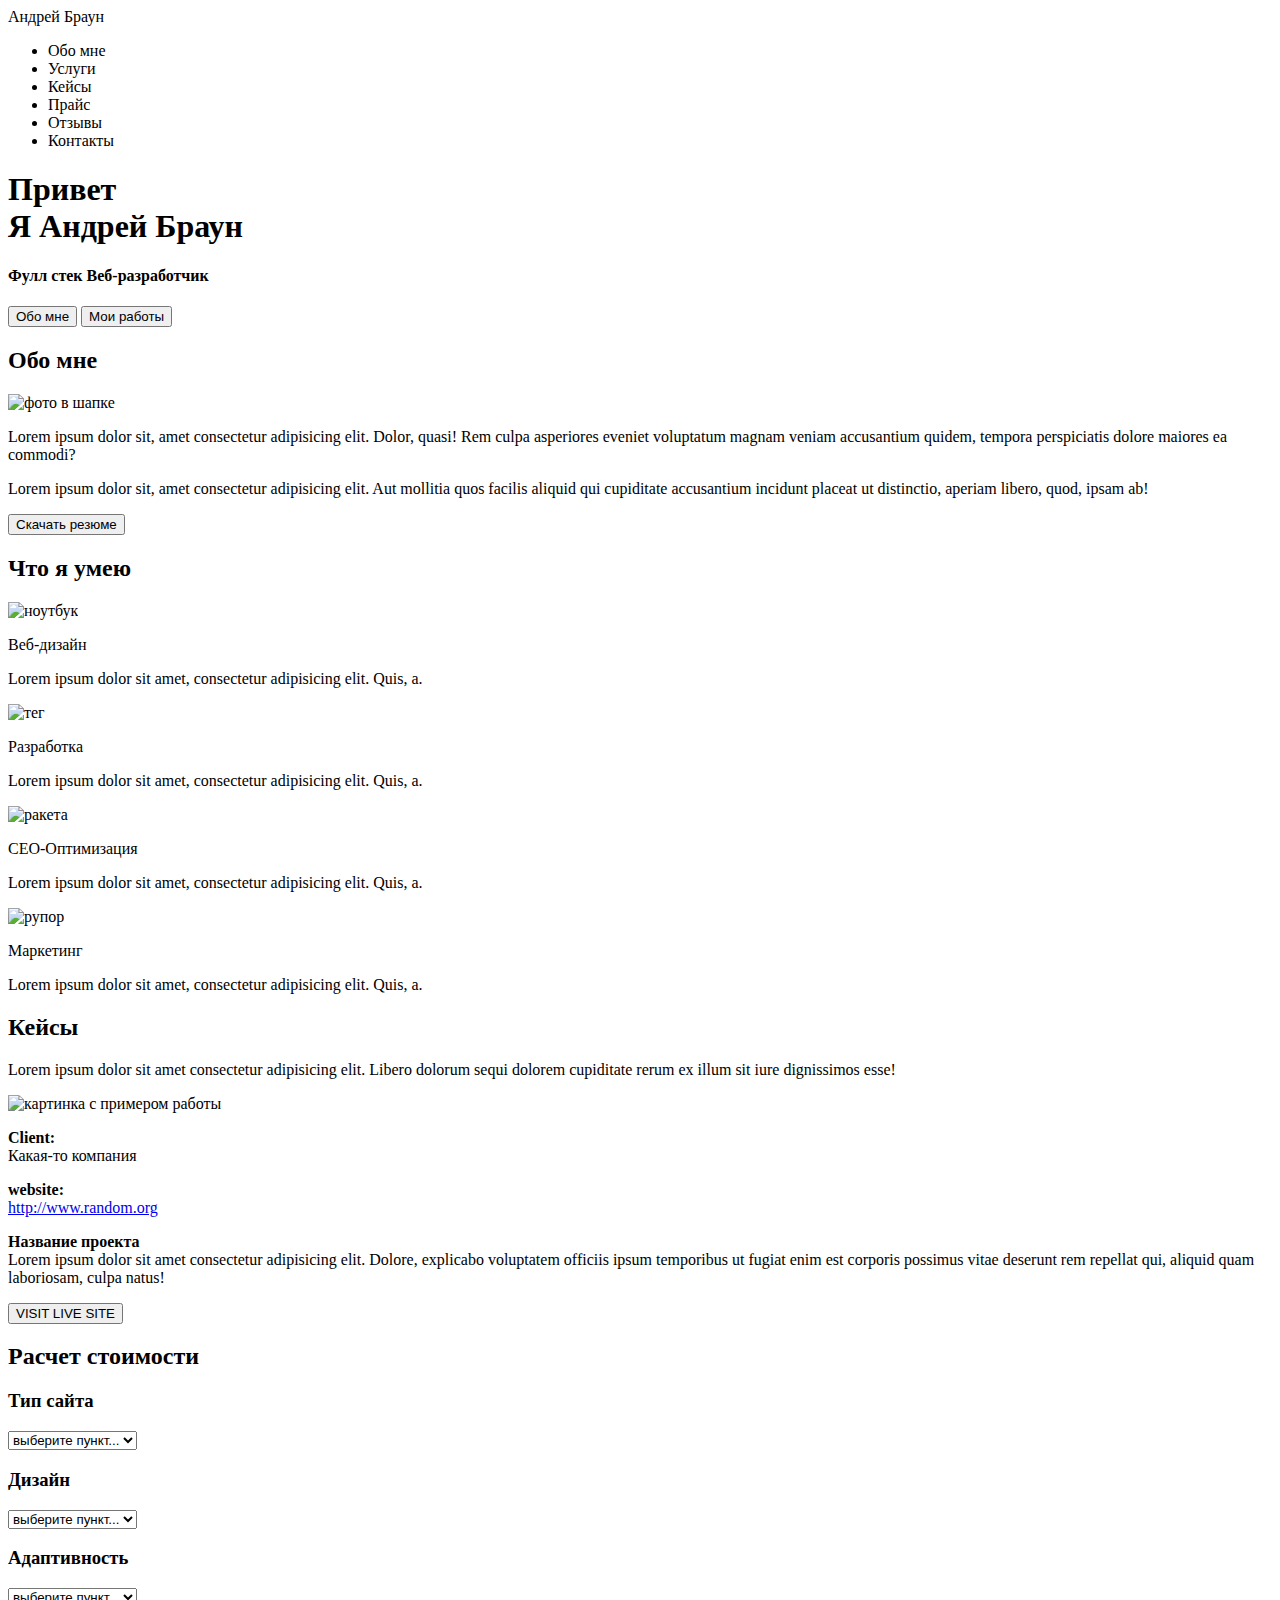
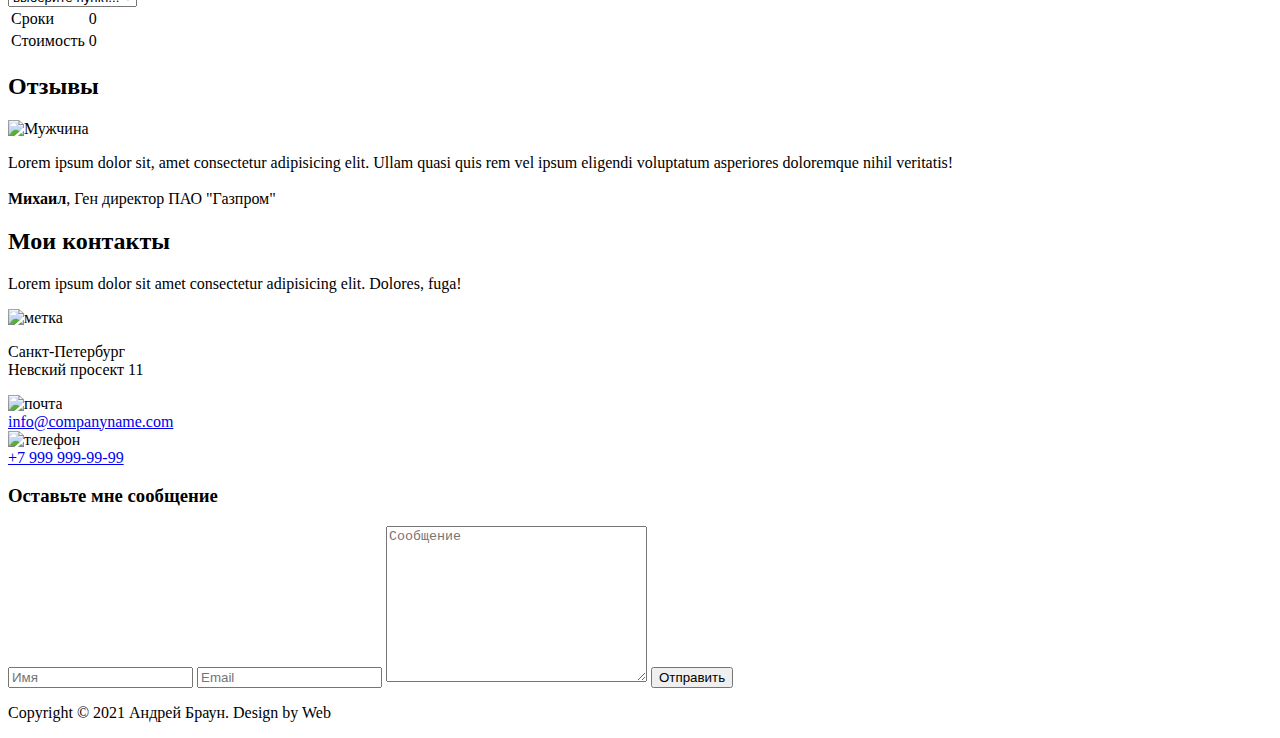
==== src/index.html @ 490460bf "Залил проект на сервер" ====
<!DOCTYPE html>
<html lang="en">
<head>
    <meta charset="UTF-8">
    <meta http-equiv="X-UA-Compatible" content="IE=edge">
    <meta name="viewport" content="width=device-width, initial-scale=1.0">
    <title>Андрей Браун - Веб-разработчик</title>
</head>
<body>
    <header>
        <nav>
            <div class="logo">Андрей Браун</div>
            <div class="menu">
                <ul>
                    <li>Обо мне</li>
                    <li>Услуги</li>
                    <li>Кейсы</li>
                    <li>Прайс</li>
                    <li>Отзывы</li>
                    <li>Контакты</li>
                </ul>
            </div>
        </nav>
    </header>
    <div class="main">
        <div class="title_container">
            <h1>Привет <br> Я Андрей Браун</h1>
            <h4>Фулл стек Веб-разработчик</h4>
            <input type="submit" value="Обо мне">
            <input type="submit" value="Мои работы">
        </div>
    </div>
    <div class="about">
        <h2>Обо мне</h2>
        <img src="#" alt="фото в шапке">
        <p>Lorem ipsum dolor sit, amet consectetur adipisicing elit. Dolor, quasi! Rem culpa asperiores eveniet voluptatum magnam veniam accusantium quidem, tempora perspiciatis dolore maiores ea commodi?</p>
        <p>Lorem ipsum dolor sit, amet consectetur adipisicing elit. Aut mollitia quos facilis aliquid qui cupiditate accusantium incidunt placeat ut distinctio, aperiam libero, quod, ipsam ab!</p>

        <input type="submit" value="Скачать резюме">
    </div>
    <div class="skills">
        <h2>Что я умею</h2>
        <div class="web">
            <img src="#" alt="ноутбук">
            <p>Веб-дизайн</p>
            <p>Lorem ipsum dolor sit amet, consectetur adipisicing elit. Quis, a.</p>
        </div>
        <div class="dev">
            <img src="#" alt="тег">
            <p>Разработка</p>
            <p>Lorem ipsum dolor sit amet, consectetur adipisicing elit. Quis, a.</p>
        </div>
        <div class="ceo">
            <img src="#" alt="ракета">
            <p>CEO-Оптимизация</p>
            <p>Lorem ipsum dolor sit amet, consectetur adipisicing elit. Quis, a.</p>
        </div>
        <div class="marketing">
            <img src="#" alt="рупор">
            <p>Маркетинг</p>
            <p>Lorem ipsum dolor sit amet, consectetur adipisicing elit. Quis, a.</p>
        </div>
    </div>
    <div class="cases">
        <h2>Кейсы</h2>
        <p>Lorem ipsum dolor sit amet consectetur adipisicing elit. Libero dolorum sequi dolorem cupiditate rerum ex illum sit iure dignissimos esse!</p>
        <img src="#" alt="картинка с примером работы">
        <p><strong>Client:</strong> <br> Какая-то компания</p>
        <p><strong>website:</strong> <br> <a href="http://www.random.org" target="_blank">http://www.random.org</a></p>
        <p><strong>Название проекта</strong> <br>Lorem ipsum dolor sit amet consectetur adipisicing elit. Dolore, explicabo voluptatem officiis ipsum temporibus ut fugiat enim est corporis possimus vitae deserunt rem repellat qui, aliquid quam laboriosam, culpa natus!</p>
        <input type="submit" value="VISIT LIVE SITE">
    </div>
    <div class="cost">
        <h2>Расчет стоимости</h2>
        <h3>Тип сайта</h3>
        <select>     
            <option value="1">выберите пункт...</option>
        </select>
        <h3>Дизайн</h3>
        <select>     
            <option value="1">выберите пункт...</option>
        </select>
        <h3>Адаптивность</h3>
        <select>     
            <option value="1">выберите пункт...</option>
        </select>

        <table>
            <tr>
                <td>Сроки</td>
                <td>0</td>
            </tr>
            <tr>
                <td>Стоимость</td>
                <td>0</td>
            </tr>
        </table>
    </div>
    <div class="reviews">
        <h2>Отзывы</h2>
        <img src="#" alt="Мужчина">
        <p>Lorem ipsum dolor sit, amet consectetur adipisicing elit. Ullam quasi quis rem vel ipsum eligendi voluptatum asperiores doloremque nihil veritatis! <br> <br> <strong>Михаил</strong>, Ген директор ПАО "Газпром"</p>
    </div>
    <div class="contacts">
        <h2>Мои контакты</h2>
        <p>Lorem ipsum dolor sit amet consectetur adipisicing elit. Dolores, fuga!</p>

        <div class="location">
            <img src="#" alt="метка">
            <p>Санкт-Петербург <br> Невский просект 11</p>
        </div>
        
        <div class="email">
            <img src="#" alt="почта"> <br>
            <a href="mailto:info@companyname.com">info@companyname.com</a> 
        </div>

        <div class="phone">
            <img src="#" alt="телефон"> <br>
            <a href="tel:+79999999999">+7 999 999-99-99</a>
        </div>
        <h3>Оставьте мне сообщение</h3>
        <input type="text" placeholder="Имя">
        <input type="text" placeholder="Email"> 
        <textarea name="name1" id="1" cols="30" rows="10" placeholder="Сообщение"></textarea>
        <input type="submit" value="Отправить">
    </div>
    <footer>
        <p>Copyright © 2021 Андрей Браун. Design by Web </p>
    </footer>
</body>
</html>
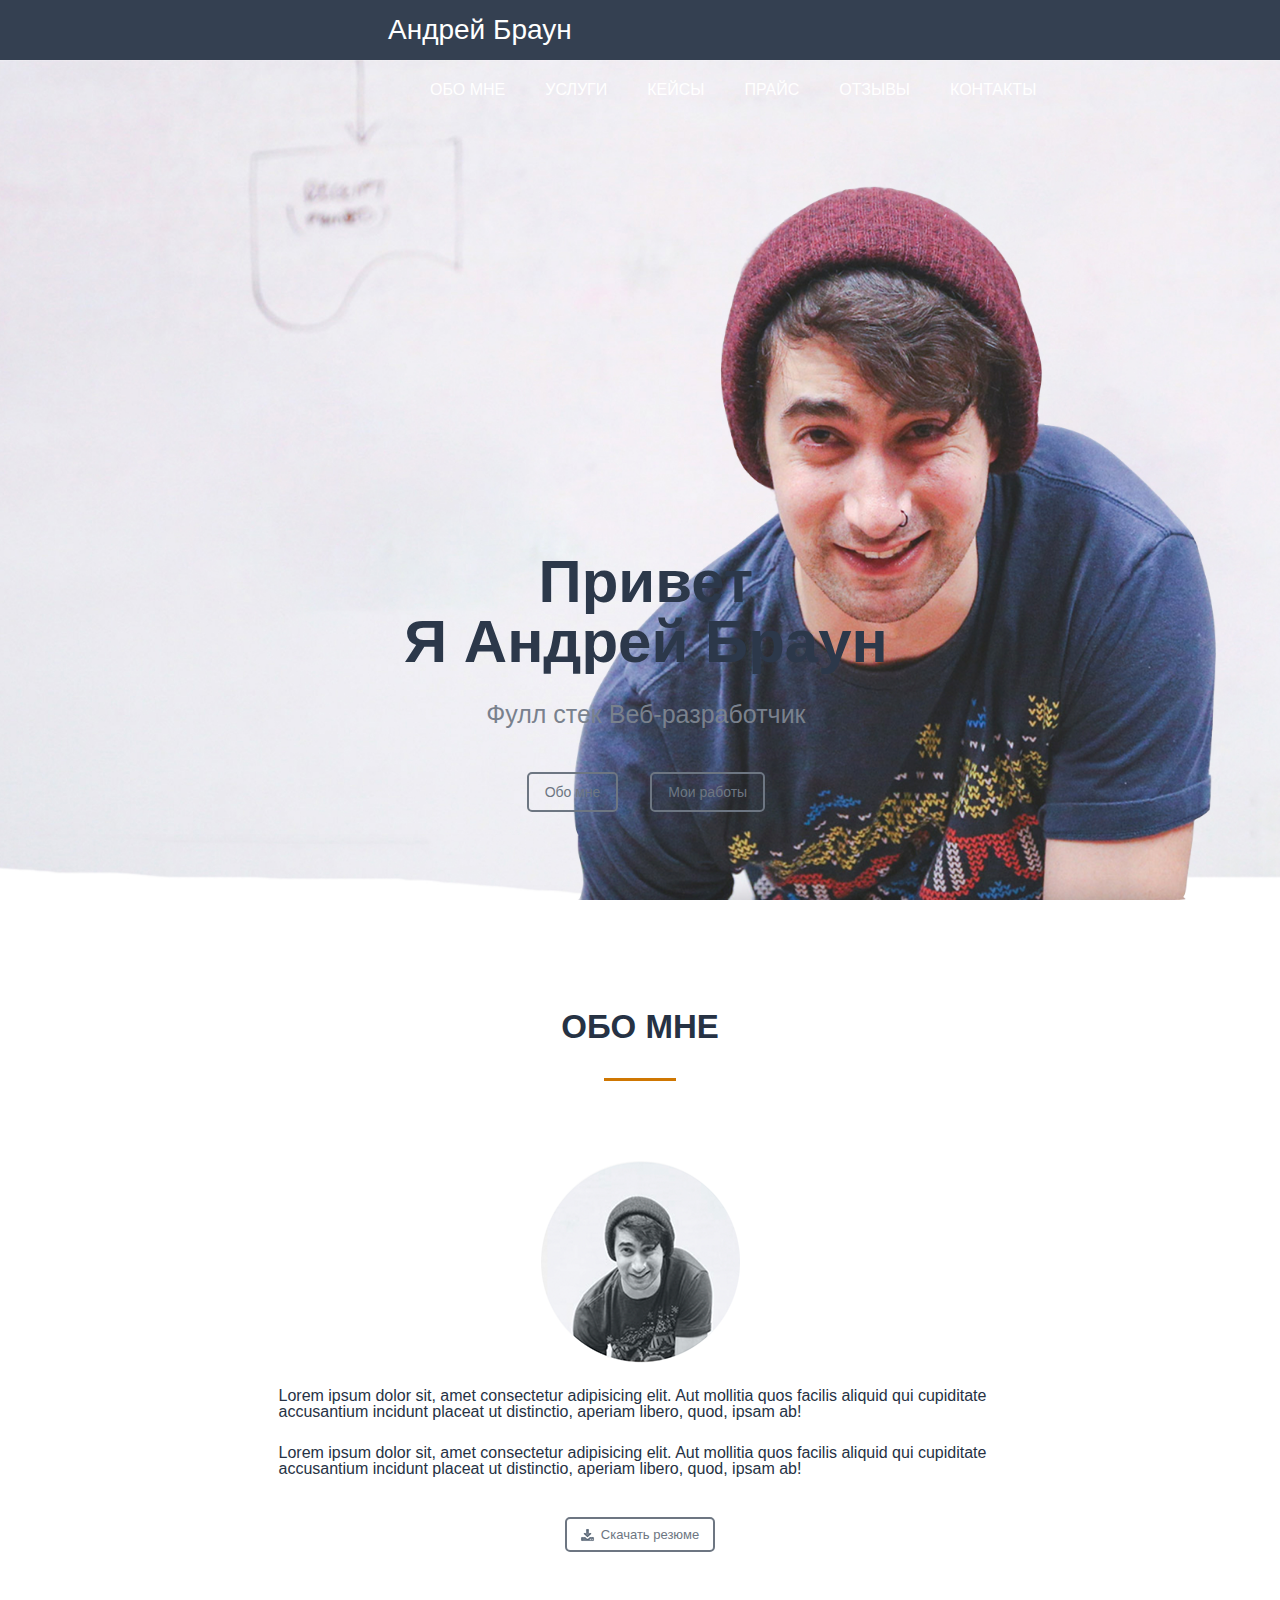
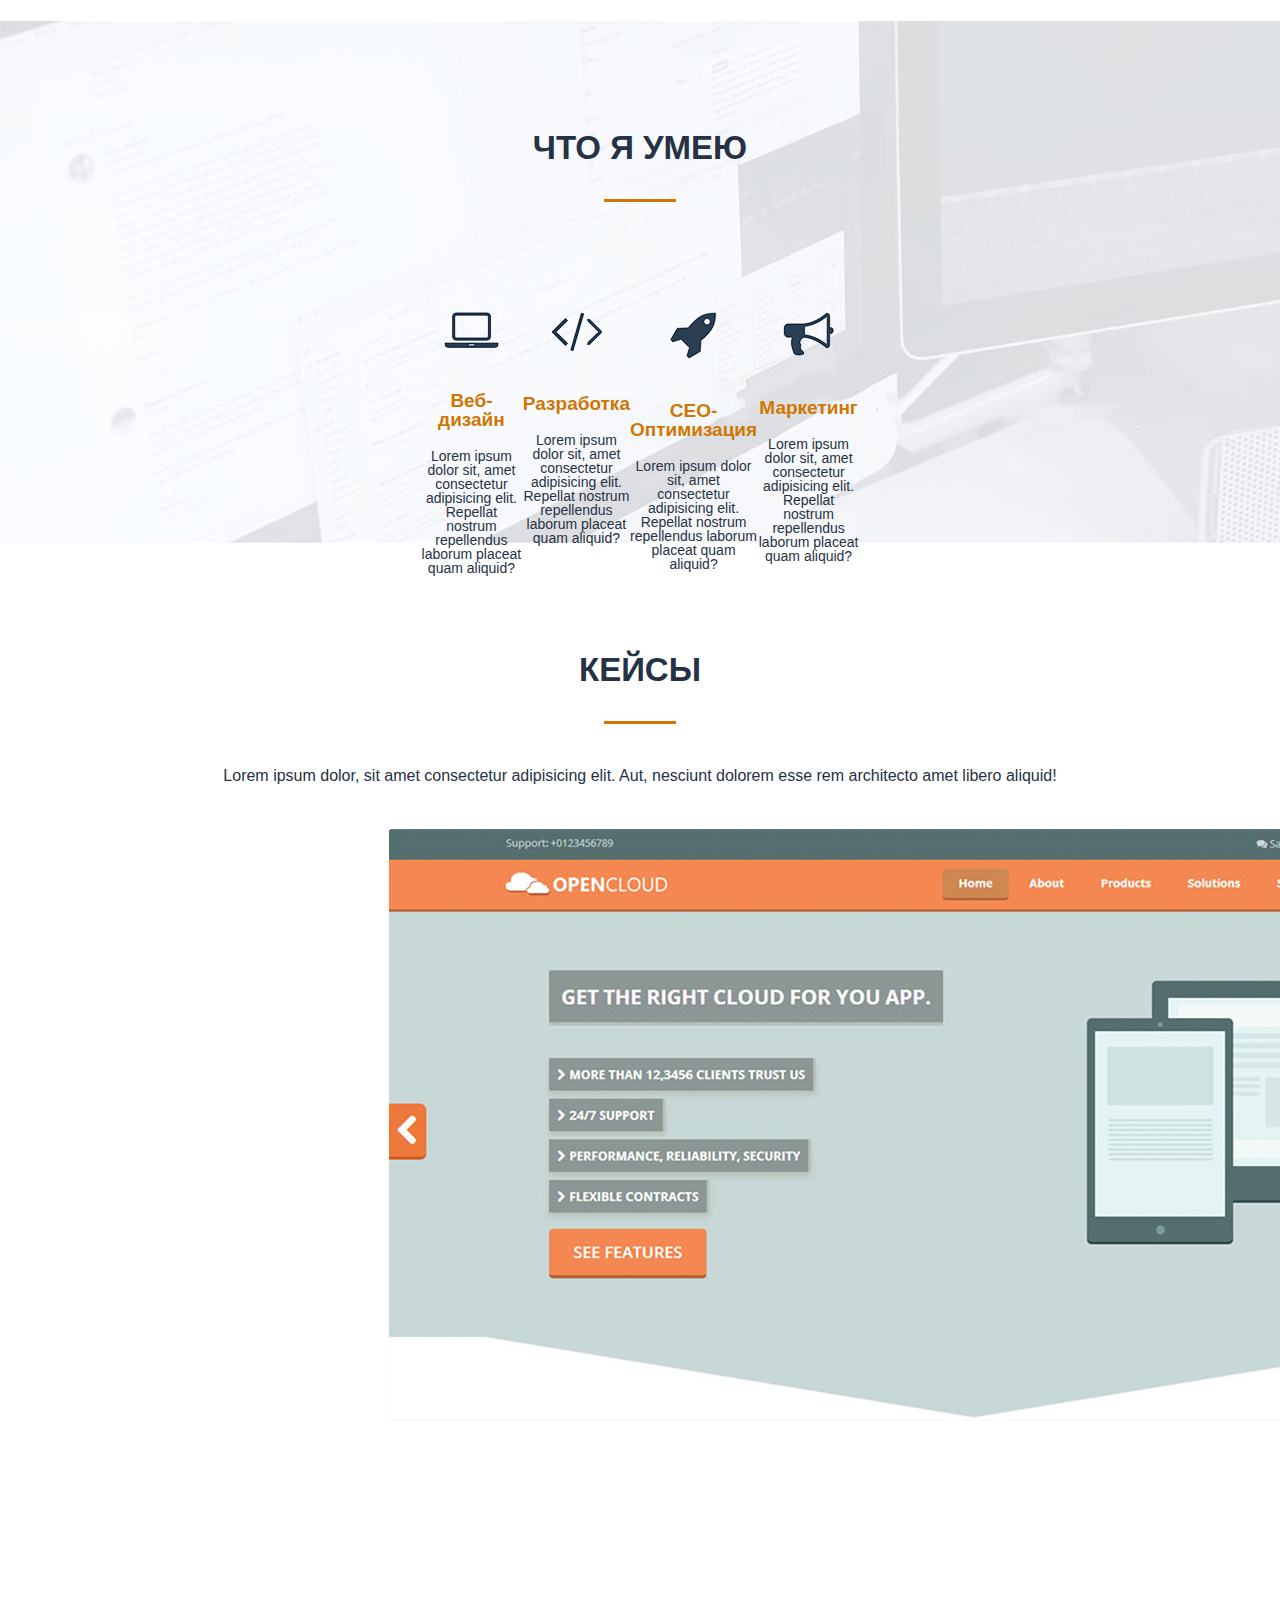
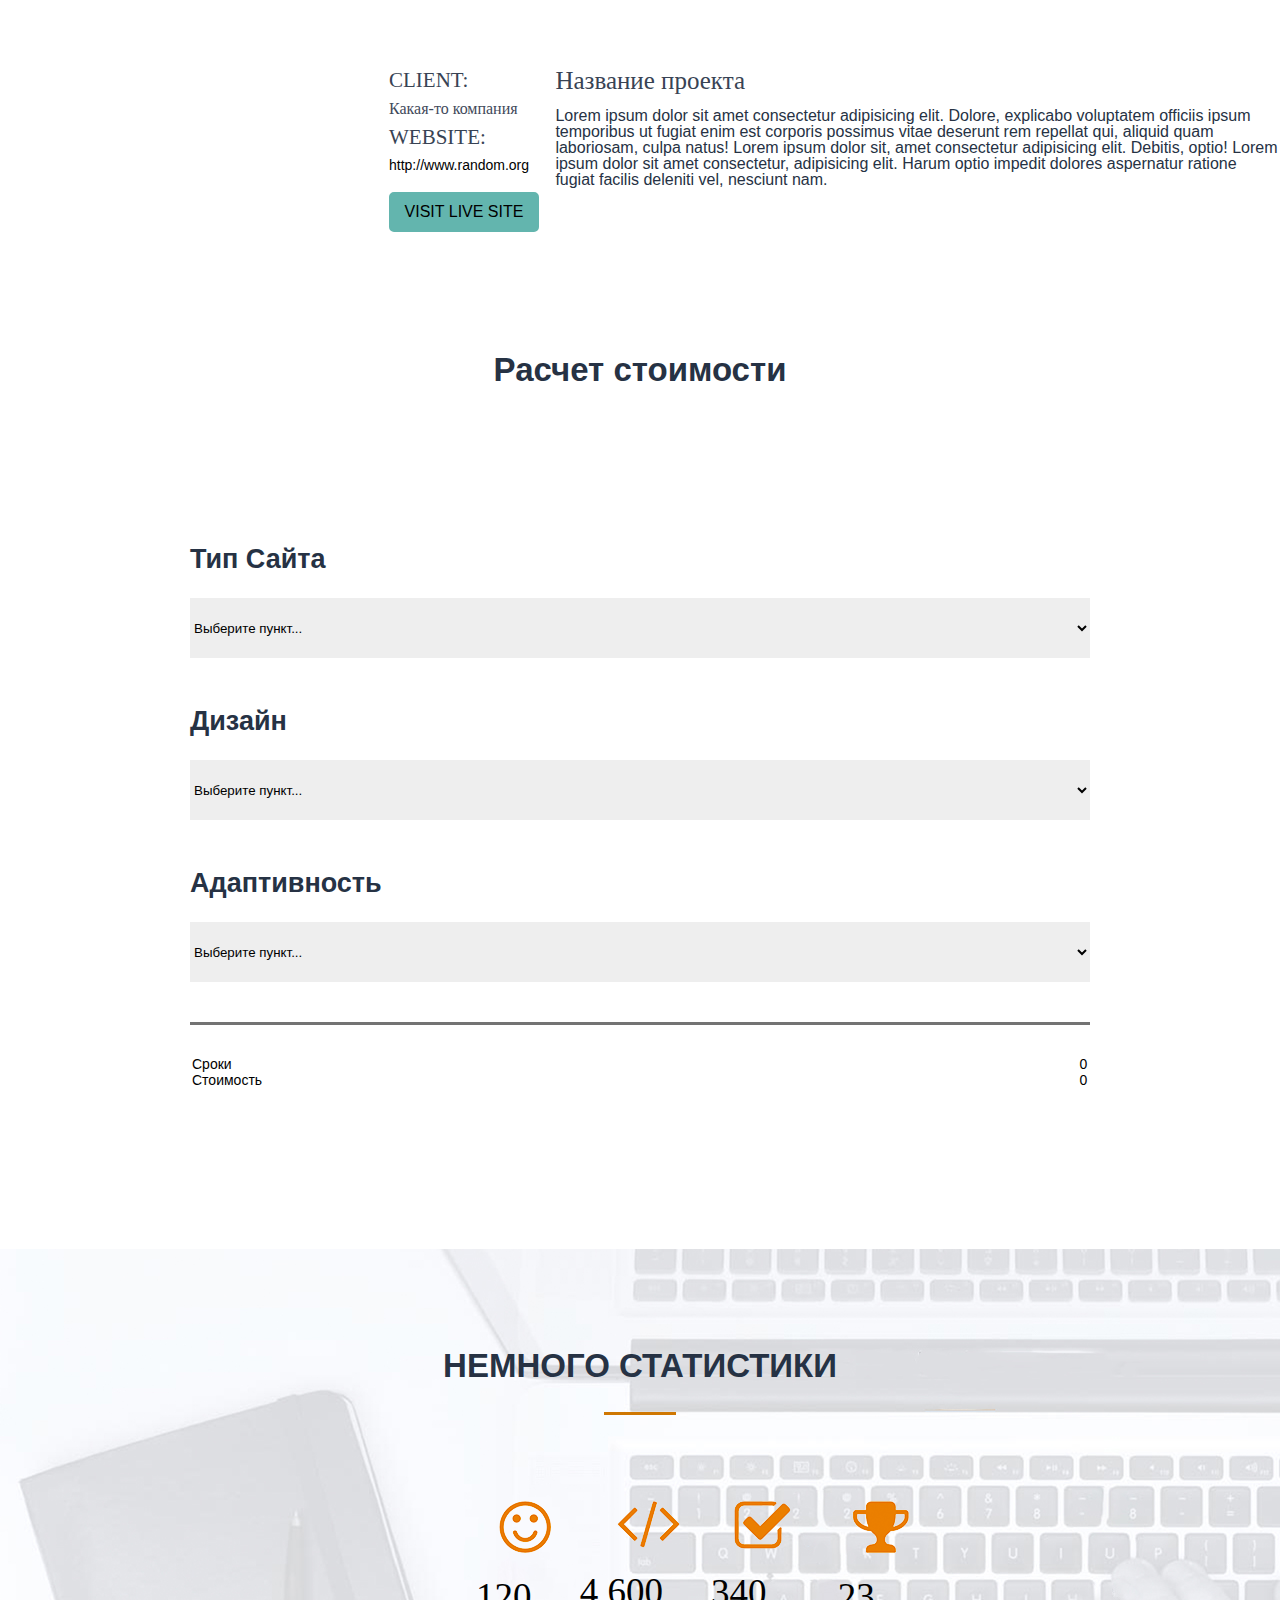
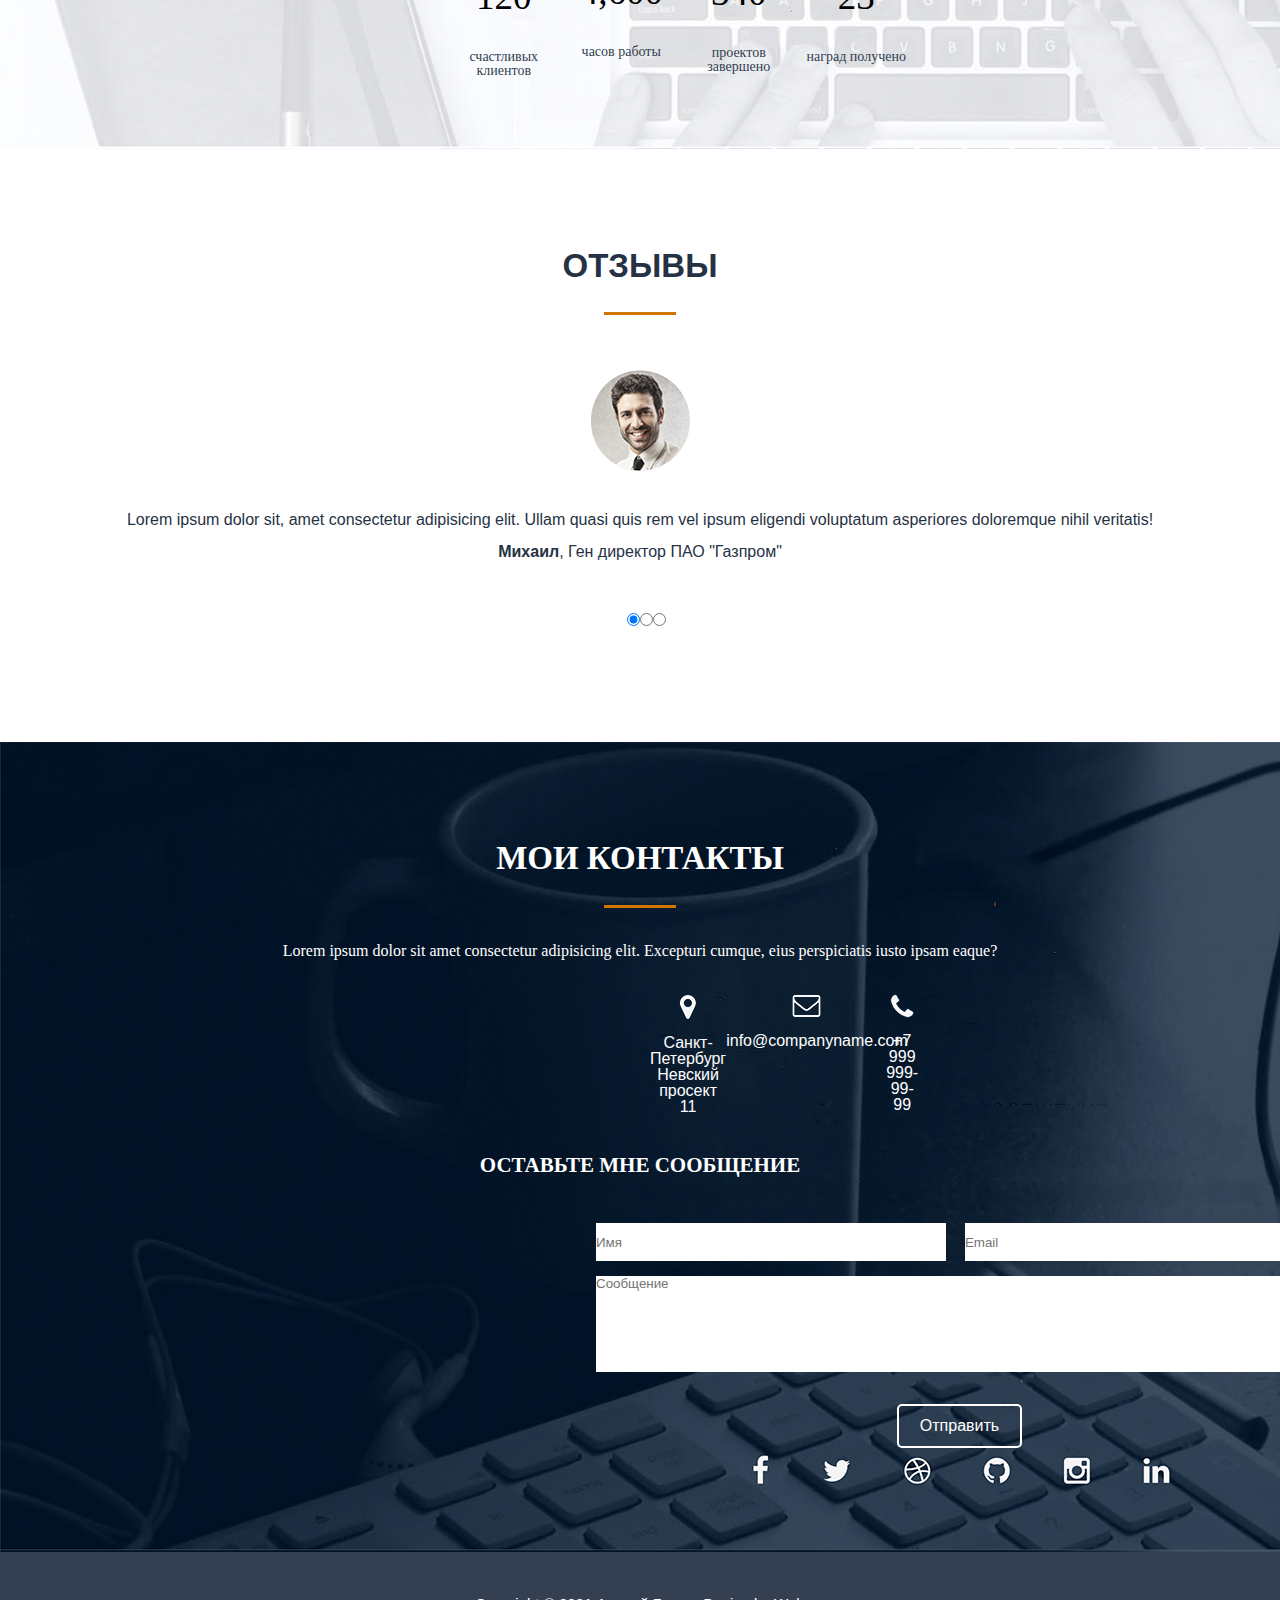
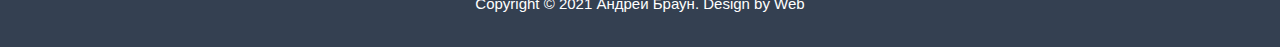
==== commit fe08f747: "добавил всю src папку" ====
--- a/src/index.html
+++ b/src/index.html
@@ -5,6 +5,8 @@
     <meta http-equiv="X-UA-Compatible" content="IE=edge">
     <meta name="viewport" content="width=device-width, initial-scale=1.0">
     <title>Андрей Браун - Веб-разработчик</title>
+    <link rel="stylesheet" href="css/reset.css">
+    <link rel="stylesheet" href="css/style.css">
 </head>
 <body>
     <header>
@@ -22,110 +24,182 @@
             </div>
         </nav>
     </header>
-    <div class="main">
+    <section class="main">
         <div class="title_container">
             <h1>Привет <br> Я Андрей Браун</h1>
             <h4>Фулл стек Веб-разработчик</h4>
             <input type="submit" value="Обо мне">
             <input type="submit" value="Мои работы">
         </div>
-    </div>
-    <div class="about">
+    </section>
+    <section class="about">
         <h2>Обо мне</h2>
-        <img src="#" alt="фото в шапке">
-        <p>Lorem ipsum dolor sit, amet consectetur adipisicing elit. Dolor, quasi! Rem culpa asperiores eveniet voluptatum magnam veniam accusantium quidem, tempora perspiciatis dolore maiores ea commodi?</p>
+        <div class="about_divider"></div>
+        <img src="../src/img/wb_guy.png" alt="фото в шапке">
         <p>Lorem ipsum dolor sit, amet consectetur adipisicing elit. Aut mollitia quos facilis aliquid qui cupiditate accusantium incidunt placeat ut distinctio, aperiam libero, quod, ipsam ab!</p>
-
+        <p>Lorem ipsum dolor sit, amet consectetur adipisicing elit. Aut mollitia quos facilis aliquid qui cupiditate accusantium incidunt placeat ut distinctio, aperiam libero, quod, ipsam ab!</p>
         <input type="submit" value="Скачать резюме">
-    </div>
-    <div class="skills">
-        <h2>Что я умею</h2>
-        <div class="web">
-            <img src="#" alt="ноутбук">
-            <p>Веб-дизайн</p>
-            <p>Lorem ipsum dolor sit amet, consectetur adipisicing elit. Quis, a.</p>
-        </div>
-        <div class="dev">
-            <img src="#" alt="тег">
-            <p>Разработка</p>
-            <p>Lorem ipsum dolor sit amet, consectetur adipisicing elit. Quis, a.</p>
-        </div>
-        <div class="ceo">
-            <img src="#" alt="ракета">
-            <p>CEO-Оптимизация</p>
-            <p>Lorem ipsum dolor sit amet, consectetur adipisicing elit. Quis, a.</p>
-        </div>
-        <div class="marketing">
-            <img src="#" alt="рупор">
-            <p>Маркетинг</p>
-            <p>Lorem ipsum dolor sit amet, consectetur adipisicing elit. Quis, a.</p>
-        </div>
-    </div>
-    <div class="cases">
-        <h2>Кейсы</h2>
-        <p>Lorem ipsum dolor sit amet consectetur adipisicing elit. Libero dolorum sequi dolorem cupiditate rerum ex illum sit iure dignissimos esse!</p>
-        <img src="#" alt="картинка с примером работы">
-        <p><strong>Client:</strong> <br> Какая-то компания</p>
-        <p><strong>website:</strong> <br> <a href="http://www.random.org" target="_blank">http://www.random.org</a></p>
-        <p><strong>Название проекта</strong> <br>Lorem ipsum dolor sit amet consectetur adipisicing elit. Dolore, explicabo voluptatem officiis ipsum temporibus ut fugiat enim est corporis possimus vitae deserunt rem repellat qui, aliquid quam laboriosam, culpa natus!</p>
-        <input type="submit" value="VISIT LIVE SITE">
-    </div>
-    <div class="cost">
-        <h2>Расчет стоимости</h2>
-        <h3>Тип сайта</h3>
-        <select>     
-            <option value="1">выберите пункт...</option>
-        </select>
-        <h3>Дизайн</h3>
-        <select>     
-            <option value="1">выберите пункт...</option>
-        </select>
-        <h3>Адаптивность</h3>
-        <select>     
-            <option value="1">выберите пункт...</option>
-        </select>
-
-        <table>
-            <tr>
-                <td>Сроки</td>
-                <td>0</td>
-            </tr>
-            <tr>
-                <td>Стоимость</td>
-                <td>0</td>
-            </tr>
-        </table>
-    </div>
-    <div class="reviews">
-        <h2>Отзывы</h2>
-        <img src="#" alt="Мужчина">
-        <p>Lorem ipsum dolor sit, amet consectetur adipisicing elit. Ullam quasi quis rem vel ipsum eligendi voluptatum asperiores doloremque nihil veritatis! <br> <br> <strong>Михаил</strong>, Ген директор ПАО "Газпром"</p>
-    </div>
-    <div class="contacts">
-        <h2>Мои контакты</h2>
-        <p>Lorem ipsum dolor sit amet consectetur adipisicing elit. Dolores, fuga!</p>
-
-        <div class="location">
-            <img src="#" alt="метка">
-            <p>Санкт-Петербург <br> Невский просект 11</p>
-        </div>
-        
-        <div class="email">
-            <img src="#" alt="почта"> <br>
-            <a href="mailto:info@companyname.com">info@companyname.com</a> 
-        </div>
-
-        <div class="phone">
-            <img src="#" alt="телефон"> <br>
-            <a href="tel:+79999999999">+7 999 999-99-99</a>
-        </div>
-        <h3>Оставьте мне сообщение</h3>
-        <input type="text" placeholder="Имя">
-        <input type="text" placeholder="Email"> 
+    </section>
+    <section class="skills">
+        <div class="container">
+            <h2 class="skills_header">Что я умею</h2>
+            <div class="skills_divider"></div>
+            <div class="skills_wrapper">
+                <div class="skills_item">
+                    <img src="../src/img/comp.png" alt="item1" class="skills_img">
+                    <div class="skills_subheader">Веб-дизайн</div>
+                    <div class="skills_descr">
+                        Lorem ipsum dolor sit, amet consectetur adipisicing elit. Repellat nostrum repellendus laborum placeat quam aliquid?
+                    </div>
+                </div>
+                <div class="skills_item">
+                    <img src="../src/img/code.png" alt="item2" class="skills_img">
+                    <div class="skills_subheader">Разработка</div>
+                    <div class="skills_descr">
+                        Lorem ipsum dolor sit, amet consectetur adipisicing elit. Repellat nostrum repellendus laborum placeat quam aliquid?
+                    </div>
+                </div>
+                <div class="skills_item">
+                    <img src="../src/img/rocket.png" alt="item3" class="skills_img">
+                    <div class="skills_subheader">CEO-Оптимизация</div>
+                    <div class="skills_descr">
+                        Lorem ipsum dolor sit, amet consectetur adipisicing elit. Repellat nostrum repellendus laborum placeat quam aliquid?
+                    </div>
+                </div>
+                <div class="skills_item">
+                    <img src="../src/img/gramophone.png" alt="item4" class="skills_img">
+                    <div class="skills_subheader">Маркетинг</div>
+                    <div class="skills_descr">
+                        Lorem ipsum dolor sit, amet consectetur adipisicing elit. Repellat nostrum repellendus laborum placeat quam aliquid?
+                    </div>
+                </div>
+            </div>
+        </div>
+    </section>
+    <section class="cases">
+        <div class="container">
+            <h2 class="cases_header">Кейсы</h2>
+        <div class="cases_divider"></div>
+        <div class="cases_descr">Lorem ipsum dolor, sit amet consectetur adipisicing elit. Aut, nesciunt dolorem esse rem architecto amet libero aliquid!</div>
+        <img src="../src/img/cases_img_jpg.jpg" alt="картинка с примером работы" class="cases_img">
+            <div class="cases_wrapper">
+                <div class="cases_links">
+                    <div class="cases_txtclient">Client:</div>
+                    <p>Какая-то компания</p>
+                    <div class="cases_txtweb">Website:</div> <a class="link_website" href="http://www.random.org" target="_blank">http://www.random.org</a></p>
+                    <div class="cases_btn">
+                        <input type="submit" value="VISIT LIVE SITE">
+                    </div>
+                </div>
+            <div class="cases_descr">
+                <div class="cases_project">Название проекта</div>
+                <p class="text_project">Lorem ipsum dolor sit amet consectetur adipisicing elit. Dolore, explicabo voluptatem officiis ipsum temporibus ut fugiat enim est corporis possimus vitae deserunt rem repellat qui, aliquid quam laboriosam, culpa natus! Lorem ipsum dolor sit, amet consectetur adipisicing elit. Debitis, optio! Lorem ipsum dolor sit amet consectetur, adipisicing elit. Harum optio impedit dolores aspernatur ratione fugiat facilis deleniti vel, nesciunt nam.</p>
+            </div>
+            </div>
+        </div>
+    </section>
+    <section class="cost">
+        <h2 class="cost_header">Расчет стоимости</h2>
+        <div class="cost_calc">
+            <h3 class="cost_subheader">Тип Сайта</h3>
+            <select>
+                <option value="1"><p>Выберите пункт...</p></option>
+            </select>
+            <h3 class="cost_subheader cost_sub2">Дизайн</h3>
+            <select>
+                <option value="1"><p>Выберите пункт...</p></option>
+            </select>
+            <h3 class="cost_subheader cost_sub2">Адаптивность</h3>
+            <select>
+                <option value="1"><p>Выберите пункт...</p></option>
+            </select>
+            <div class="cost_divider"></div>
+            <table class="cost_table">
+                <tr>
+                    <td class="cost_td">Сроки</td>
+                    <td class="cost_td">0</td>
+                </tr>
+                <tr>
+                    <td class="cost_td">Стоимость</td>
+                    <td class="cost_td">0</td>
+                </tr>
+            </table>
+        </div>
+    </section>
+    <section class="stat">
+        <h2 class="stat_header">немного статистики</h2>
+        <div class="stat_divider"></div>
+        <div class="container">
+            <div class="stat_wrapper">
+                <div class="stat_item">
+                    <img src="../src/img/smile.png" alt="1" class="stat_img">
+                    <div class="stat_num">120</div>
+                    <div class="stat_lett">счастливых клиентов</div>
+                </div>
+                <div class="stat_item">
+                    <img src="..//src/img/tag.png" alt="2" class="stat_img">
+                    <div class="stat_num">4,600</div>
+                    <div class="stat_lett">часов работы</div>
+                </div>
+                <div class="stat_item">
+                    <img src="../src/img/mark.png" alt="3" class="stat_img">
+                    <div class="stat_num">340</div>
+                    <div class="stat_lett">проектов завершено</div>
+                </div>
+                <div class="stat_item">
+                    <img src="../src/img/cup.png" alt="4" class="stat_img">
+                    <div class="stat_num">23</div>
+                    <div class="stat_lett">наград получено</div>
+                </div>
+            </div>
+        </div>
+    </section>
+    <section class="review">
+        <h2 class="review_header">Отзывы</h2>
+        <div class="review_divider"></div>
+        <div class="review_item">
+            <img src="../src/img/man.png" alt="Мужчина" class="review_img">
+            <p>Lorem ipsum dolor sit, amet consectetur adipisicing elit. Ullam quasi quis rem vel ipsum eligendi voluptatum asperiores doloremque nihil veritatis! <br> <br> <strong>Михаил</strong>, Ген директор ПАО "Газпром"</p>
+            <form class="review_form">
+                 <input id="btn1" type="radio" value="1" checked>
+                 <input id="btn2" type="radio" value="2">
+                 <input id="bt2" type="radio" value="3">
+            </form> 
+        </div>
+    </section>
+    <section class="contacts">
+        <h2 class="contacts_header">Мои контакты</h2>
+        <div class="contacts_divider"></div>
+        <p class="contacts_subheader">Lorem ipsum dolor sit amet consectetur adipisicing elit. Excepturi cumque, eius perspiciatis iusto ipsam eaque?</p>
+        <div class="container">
+            <div class="contacts_wrapper">
+                    <div class="contacts_item">
+                        <img src="../src/img/geo.png" alt="метка" class="contacts_img">
+                        <p class="contacts_txt">Санкт-Петербург <br> Невский просект 11</p>
+                    </div>
+                    
+                    <div class="contacts_item">
+                        <img src="../src/img/mail.png" alt="почта" class="contacts_img"> <br>
+                        <a href="mailto:info@companyname.com" class="contacts_txt">info@companyname.com</a> 
+                    </div>
+            
+                    <div class="contacts_item">
+                        <img src="../src/img/phone.png" alt="телефон" class="contacts_img"> <br>
+                        <a href="tel:+79999999999" class="contacts_txt">+7 999 999-99-99</a>
+                    </div>
+            </div>
+        </div>
+        <h3 class="contacts_header2">Оставьте мне сообщение</h3>
+        <div class="contacts_placeholders">
+            <input type="text" placeholder="Имя">
+            <input type="text" placeholder="Email"> 
+        </div>
+       <div class="contacts_placeholders2">
         <textarea name="name1" id="1" cols="30" rows="10" placeholder="Сообщение"></textarea>
-        <input type="submit" value="Отправить">
-    </div>
-    <footer>
+       </div>
+        <input type="submit" value="Отправить" class="contacts_btn">
+    </section>
+    <footer class="footer">
         <p>Copyright © 2021 Андрей Браун. Design by Web </p>
     </footer>
 </body>
--- a/src/css/style.css
+++ b/src/css/style.css
@@ -0,0 +1,490 @@
+body{
+    font-family: Arial, sans-serif;
+}
+nav{
+    width: 100%;
+    height: 60px;
+    background: #344051;
+}
+.logo{
+    float: left;
+    color: white;
+    font-size: 28px;
+    line-height: 60px;
+    padding-left: 388px;
+}
+.menu{
+    float: left;
+    padding-left: 430px;
+}
+.menu li{
+    float: left;
+    line-height: 60px;
+    color: white;
+    margin-right: 40px;
+    font-size: 16px;
+    text-transform: uppercase;
+}
+.main{
+    width: 100%;
+    height: calc(100% - 60px);
+    background:url(../img/guy.png) 90% 100%/auto 85% no-repeat, url(../img/bg1.jpg) center/cover no-repeat;
+}
+.title_container{
+    float: left;
+    margin: 432px 0px 0px 404px;
+    color: #2c384a;
+    text-align: center;
+}
+.title_container h1{
+    font-size: 60px;
+    font-weight: bold;
+}
+.title_container h4{
+    margin-top: 30px;
+    font-size: 25px;
+    color: #79818d;
+}
+.title_container input{
+    height: 40px;
+    text-align: center;
+    border: 2px solid #6d7682;
+    background: none;
+    border-radius: 5px;
+    color: #6d7682;
+    font-size: 14px;
+    padding: 0px 16px;
+    margin: 45px 14px 0px 14px;
+}
+.about{
+    height: 721px;
+    background-color: white;
+}
+.about h2{
+    font-size: 33px;
+    color: rgb(38, 50, 68);
+    text-align: center;
+    padding-top: 110px;
+    text-transform: uppercase;
+    font-weight: bold;
+}
+.about .about_divider{
+    display: block;
+    height: 3px;
+    width: 72px;
+    background-color:  #cf7702;
+    margin: 0 auto;
+    margin-top: 35px;
+}
+.about img{
+    display: block;
+    align-items: center;
+    margin: 0 auto;
+    margin-top: 80px;
+}
+.about p{
+    display: block;
+    width: 723px;
+    color:rgb(38, 50, 68);
+    font-size: 16px;
+    margin: 0 auto;
+    margin-top: 25px;
+}
+.about input{
+    display: block;
+    height: 35px;
+    text-align: center;
+    border: 2px solid #6d7682;
+    background: url(../img/icon.png) left 13px center no-repeat;
+    border-radius: 5px;
+    color: #6d7682;
+    font-size: 13px;
+    margin: 0 auto;
+    margin-top: 40px;
+    padding: 8px 14px 15px 34px;
+    
+}
+.skills{
+    height: 522px;
+    background: url(../img/bg_skills.jpg);
+}
+.skills .skills_header{
+    font-size: 33px;
+    color: rgb(38, 50, 68);
+    text-align: center;
+    padding-top: 110px;
+    text-transform: uppercase;
+    font-weight: bold;
+}
+.skills .skills_divider{
+    display: block;
+    height: 3px;
+    width: 72px;
+    background-color:  #cf7702;
+    margin: 0 auto;
+    margin-top: 35px;
+}
+.skills .skills_wrapper{
+    display: flex;
+    justify-content: space-between;
+    margin: 110px 420px 0px 420px;
+}
+.skills .skills_wrapper .skills_item{
+    width: 210px;
+    text-align: center;
+}
+.skills .skills_wrapper .skills_item .skills_subheader{
+    color:#cf7702;
+    font-size: 19px;
+    font-weight: bold;
+    margin: 42px auto 20px auto;
+}
+.skills .skills_wrapper .skills_item .skills_descr{
+    color:rgb(38, 50, 68);
+    font-size: 14px;
+}
+.cases{
+    height:1300px;
+}
+.cases .cases_header{
+    font-size: 33px;
+    color: rgb(38, 50, 68);
+    text-align: center;
+    padding-top: 110px;
+    text-transform: uppercase;
+    font-weight: bold;
+    margin: 0 auto;
+}
+.cases .cases_divider{
+    display: block;
+    height: 3px;
+    width: 72px;
+    background-color:  #cf7702;
+    margin: 0 auto;
+    margin-top: 35px;
+}
+.cases .cases_descr{
+    font-family: Arial;
+    color:rgb(38, 50, 68);
+    font-size: 16px;
+    margin: 44px auto 45px;
+    text-align: center;
+}
+.cases .cases_wrapper{
+    display: flex;
+    justify-content: space-between;
+}
+.cases .cases_wrapper .cases_links{
+    width: 205px;
+    margin-left: 389px;
+}
+.cases .cases_wrapper .cases_descr{
+    text-align: left;
+    margin-top: 0;
+    margin-left: 10px;
+    width: 950px;
+}
+.cases .cases_wrapper .cases_links{
+    margin-top: 0px;
+}
+.cases .cases_wrapper .cases_links p{
+    font-size: 16px;
+    font-family: "Calibri";
+    color: rgb(63, 73, 90);
+}
+.cases .cases_wrapper .cases_links .cases_txtclient{
+    text-transform: uppercase;
+    font-size: 21px;
+    font-family: "Franklin Gothic Medium";
+    color: rgb(56, 67, 84);
+    padding-top: 10px;
+    padding-bottom: 10px;
+}
+.cases .cases_wrapper .cases_links .cases_txtweb{
+    text-transform: uppercase;
+    font-size: 21px;
+    font-family: "Franklin Gothic Medium";
+    color: rgb(56, 67, 84);
+    padding-top: 10px;
+    padding-bottom: 10px;
+}
+.cases .cases_wrapper .cases_descr .cases_project{
+    font-size: 25px;
+    font-family: "Franklin Gothic Medium";
+    color: rgb(56, 67, 84);
+    padding-top: 8px;
+    padding-bottom: 15px;
+}
+.cases .cases_wrapper .cases_descr .cases_project p{
+    text-align: left;
+    font-size: 16px;
+    font-family: "Calibri";
+    color: rgb(63, 73, 90);
+}
+.cases .cases_wrapper .cases_links .cases_btn input{
+    width:150px;
+    height: 40px;
+    text-align: center;
+    border: 2px solid #63b5ae;
+    background-color: #63b5ae;
+    border-radius: 5px;
+    font-size: 16px;
+    margin-top: 20px;
+}
+.cost{
+    height: 850px;
+}
+.cost .cost_header{
+    font-size: 33px;
+    color: rgb(38, 50, 68);
+    text-align: center;
+    padding-top: 110px;
+    font-weight: bold;
+    margin: 0 auto;
+}
+.cost .cost_subheader{
+    font-size: 27px;
+    color: rgb(38, 50, 68);
+    text-align: left;
+    padding-top: 110px;
+    padding-bottom: 25px;
+    font-weight: bold;
+    margin: 0px auto;
+}
+.cost .cost_sub2{
+    padding-top: 50px;
+    text-align: left;
+}
+.cost .cost_calc{
+    display: block;
+    position: relative;
+    height: 530px;
+    width: 900px;
+    margin: 50px auto;
+
+}
+.cost .cost_calc select{
+    width: 900px;
+    height: 60px;
+    background:#eeeeee;
+}
+.cost .cost_calc  p{
+    font-size: 16px;
+    color: rgb(115, 115, 115);
+}
+.cost .cost_calc .cost_divider{
+    display: block;
+    height: 3px;
+    width: 900px;
+    margin: 0 auto;
+    background-color: rgb(115, 115, 115);
+    margin-top: 40px;
+    margin-bottom: 30px;
+}
+.cost .cost_calc .cost_table{
+    width: 990px;
+}
+.cost .cost_cslc .cost_td{
+    font-size: 16px;
+    font-weight: bold;
+    color: rgb(38, 50, 68)
+}
+.stat{
+    margin-top: 156px;
+    height: 500px;
+    background: url(../img/stat_bg.jpg);
+}
+.stat .stat_header{
+    font-size: 33px;
+    color: rgb(38, 50, 68);
+    text-align: center;
+    padding-top: 100px;
+    font-weight: bold;
+    margin: 0 auto;
+    text-transform: uppercase;
+}
+.stat .stat_divider{
+    display: block;
+    height: 3px;
+    width: 72px;
+    background-color:  #cf7702;
+    margin: 0 auto;
+    margin-top: 30px;
+}
+.stat .stat_wrapper{
+    display: flex;
+    justify-content: space-between;
+    margin-top: 55px;
+    margin-left: 445px;
+    margin-right: 365px;
+}
+.stat .stat_wrapper .stat_item{
+    width: 170px;
+    align-items: center;
+}
+.stat .stat_wrapper .stat_item .stat_img{
+    margin: 31px auto 25px;
+    margin-left: 54px;
+}
+.stat .stat_wrapper .stat_item .stat_num{
+    text-align: center;
+    font-size: 37px;
+    font-weight: 500;
+    font-family: "Impact";
+}
+.stat .stat_wrapper .stat_item .stat_lett{
+    text-align: center;
+    font-family: "Impact";
+    color: rgb(50, 62, 79);
+    font-style: 16px;
+    margin-top: 35px;
+}
+.review{
+    height: 593px;
+    width: 100%;
+}
+.review .review_header{
+    font-size: 33px;
+    color: rgb(38, 50, 68);
+    text-align: center;
+    padding-top: 100px;
+    font-weight: bold;
+    margin: 0 auto;
+    text-transform: uppercase;
+}
+.review .review_divider{
+    display: block;
+    height: 3px;
+    width: 72px;
+    background-color:  #cf7702;
+    margin: 0 auto;
+    margin-top: 30px;
+}
+.review .review_item{
+    display: block;
+    margin: 0 auto;
+    align-items: center;
+    padding-top: 55px;
+}
+.review .review_item .review_img{
+    display: block;
+    margin: 0 auto;
+    align-items: center;
+    padding-bottom: 40px;
+}
+.review .review_item p{
+    text-align: center;
+    margin: 0 auto;
+    color:rgb(38, 50, 68);
+    font-size: 16px;
+}
+  .review .review_item .review_form{
+      display: flex;
+      margin: 53px 49%;
+      align-items: center;
+      border-color:#cf7702;
+}
+.contacts {
+    height: 810px;
+    background: url(../img/contacts.jpg);
+}
+.contacts .contacts_header{
+    font-size: 33px;
+    color: white;
+    text-align: center;
+    padding-top: 100px;
+    font-weight: bold;
+    margin: 0 auto;
+    text-transform: uppercase;
+    font-family: "Franklin Gothic Medium";
+}
+.contacts .contacts_divider{
+    display: block;
+    height: 3px;
+    width: 72px;
+    background-color:  #d17700;
+    margin: 0 auto;
+    margin-top: 30px;
+}
+.contacts .contacts_subheader{
+    margin: 35px auto;
+    text-align: center;
+    color: white;
+    font-size: 16px;
+    font-family: "Calibri";
+}
+.contacts .contacts_wrapper{
+    display: flex;
+    justify-content: space-between;
+    margin-left: 650px;
+    margin-right: 660px;
+}
+.contacts .contacts_wrapper .contacts_item{
+    width: 160px;
+    align-items: center;
+    color: white;
+    text-align: center;
+    font-size: 16px;
+}
+.contacts .contacts_wrapper .contacts_item .contacts_img{
+    margin-bottom: 15px;
+}
+.contacts .contacts_wrapper .contacts_item .contacts_txt{
+    color: white;
+}
+.contacts .contacts_header2 {
+    font-size: 21px;
+    color: white;
+    text-align: center;
+    font-family: "Franklin Gothic Medium";
+    padding-top: 40px;
+    font-weight: bold;
+    margin: 0 auto;
+    text-transform: uppercase;
+}
+.contacts .contacts_placeholders{
+    display: inline-block;
+    width: 740px;
+    margin-left: 596px;
+    margin-top: 47px;
+}
+.contacts .contacts_placeholders input {
+    display: inline-block;
+    width: 350px;
+    height: 38px;
+    margin: 0 auto;
+    align-items: center;
+    margin-right: 15px;
+} 
+.contacts .contacts_placeholders2 textarea {
+    display: inline-block;
+    width: 720px;
+    height: 96px;
+    margin: 15px 596px auto;
+}
+.contacts  .contacts_btn{
+    display: inline-block;
+    width: 125px;
+    height: 44px;
+    text-align: center;
+    border: 2px solid white;
+    background: none;
+    border-radius: 5px;
+    font-size: 16px;
+    margin-top: 30px;
+    margin-left: 897px;
+    color: white;
+}
+.footer{
+    width: 100%;
+    height: 95px;
+    background-color: #344051;
+}
+.footer p{
+    font-family: "Arial";
+    text-align: center;
+    padding-top: 44px;
+    color: white;
+    font-size: 15px;
+}
+  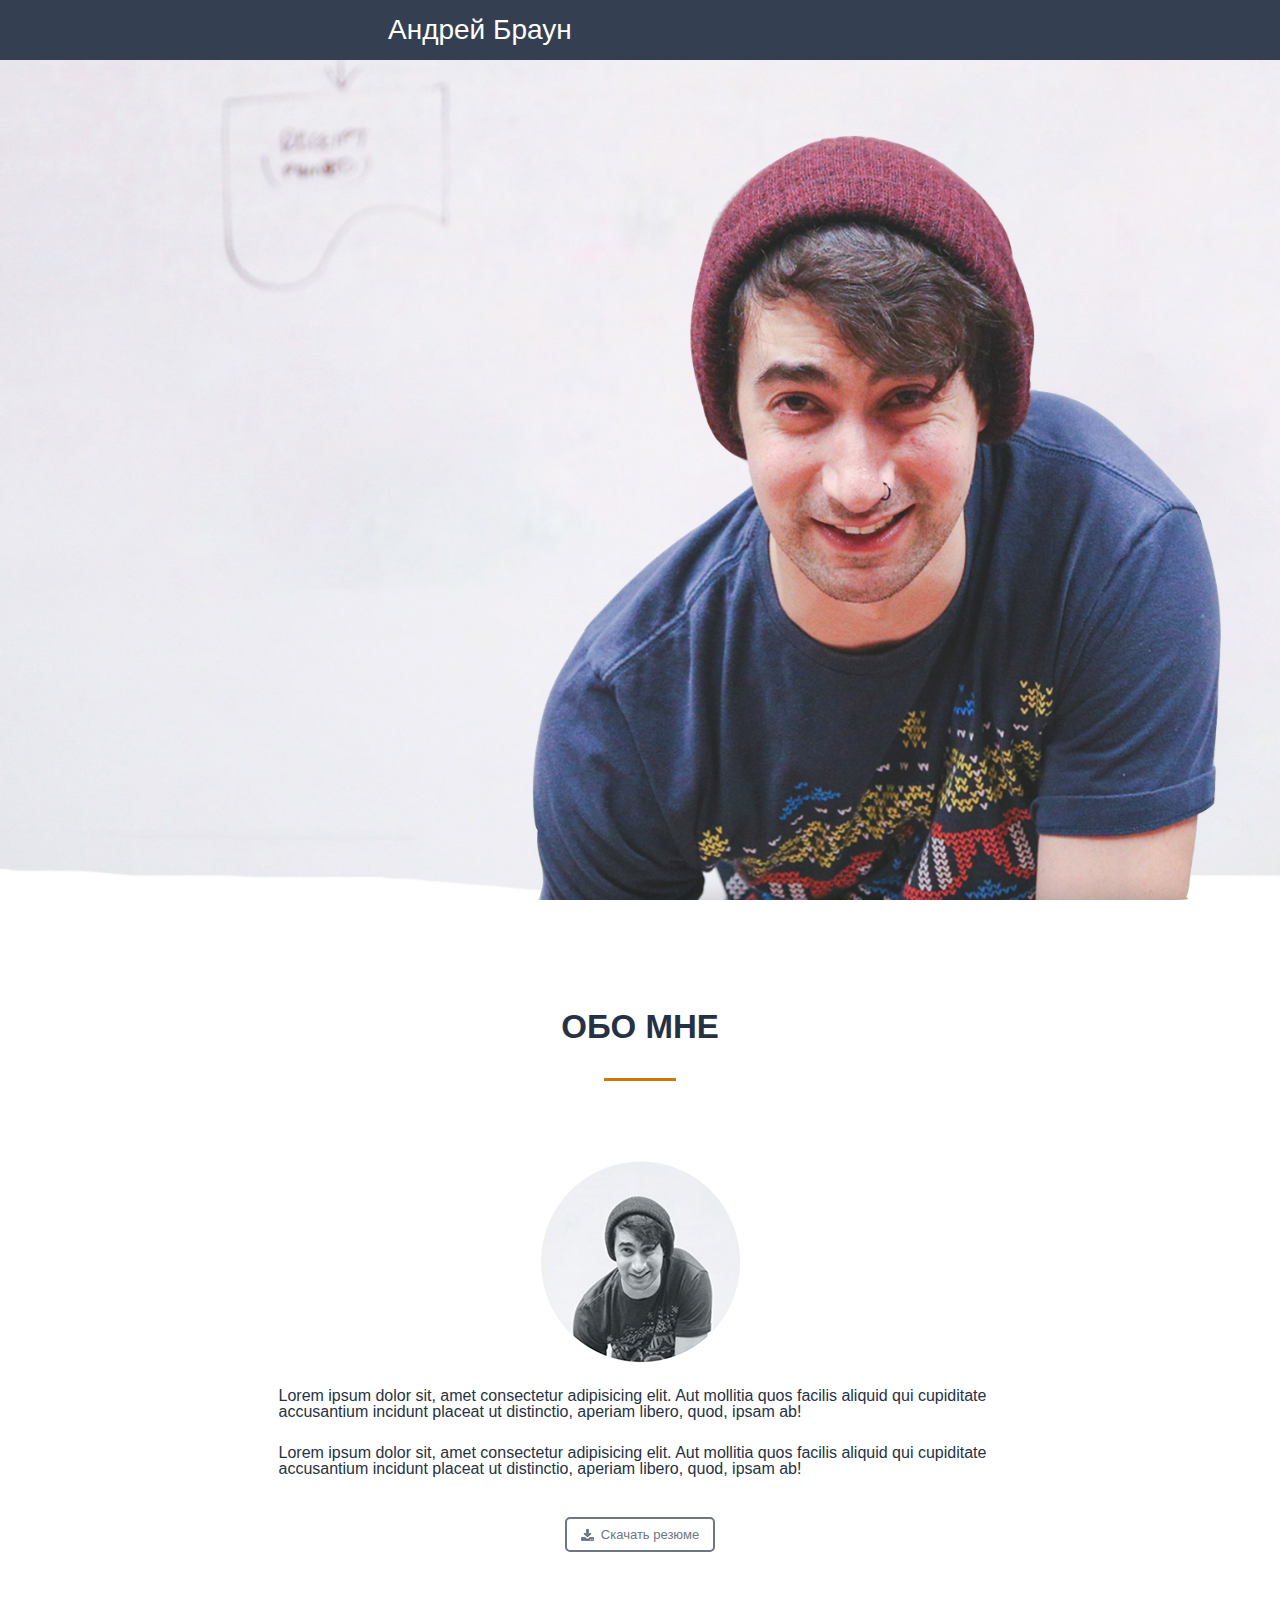
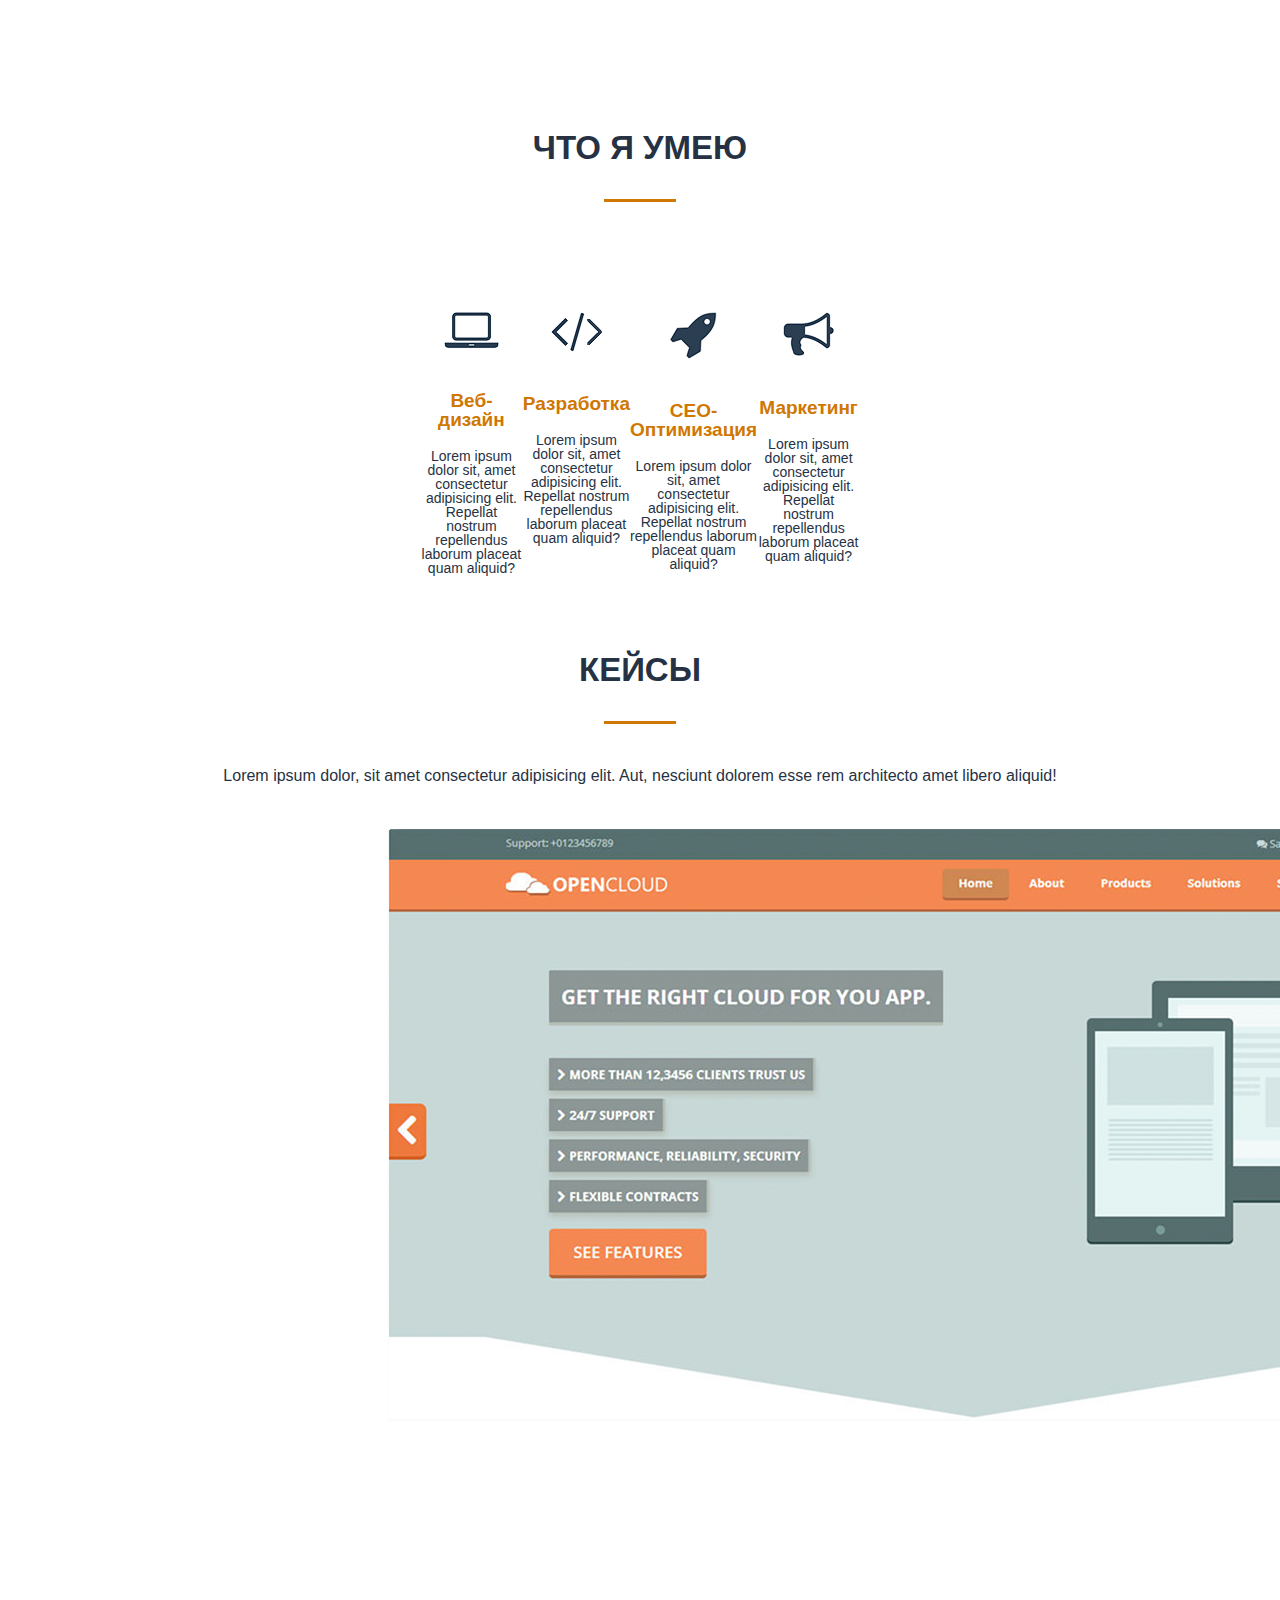
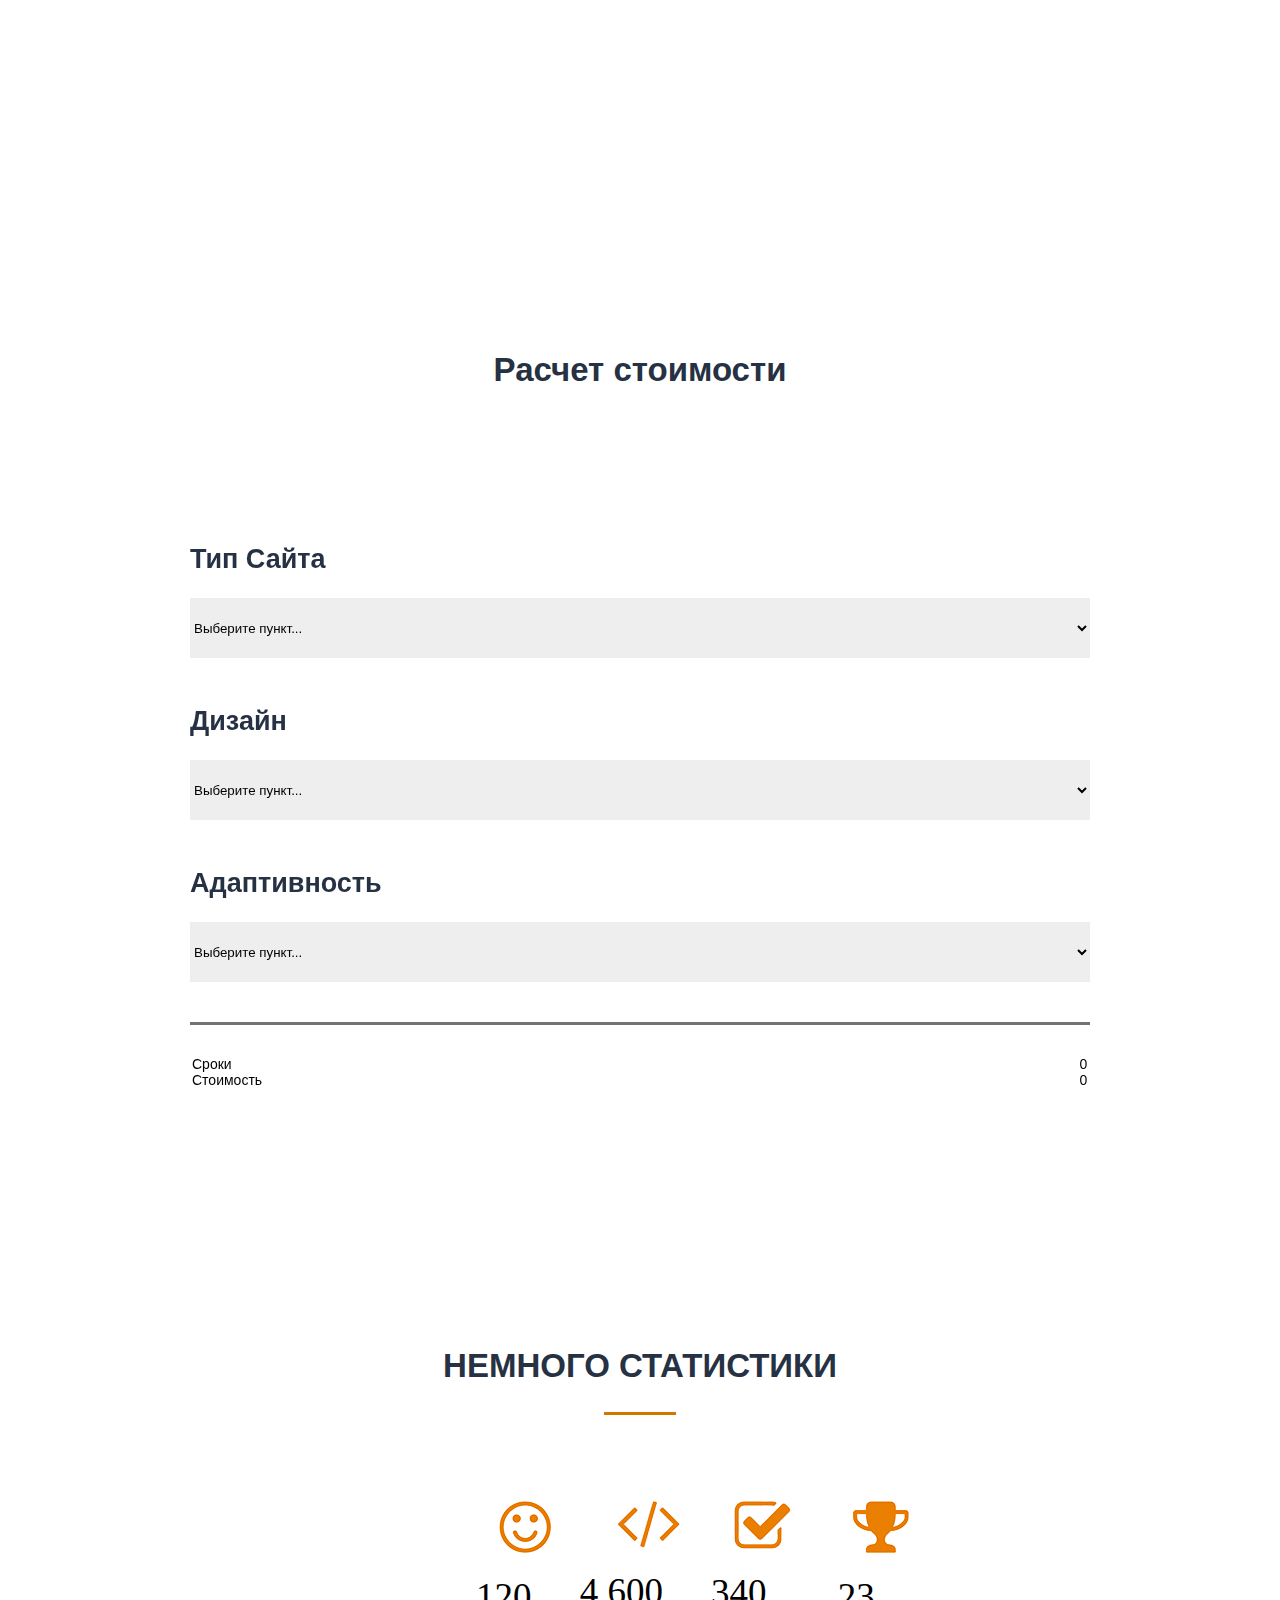
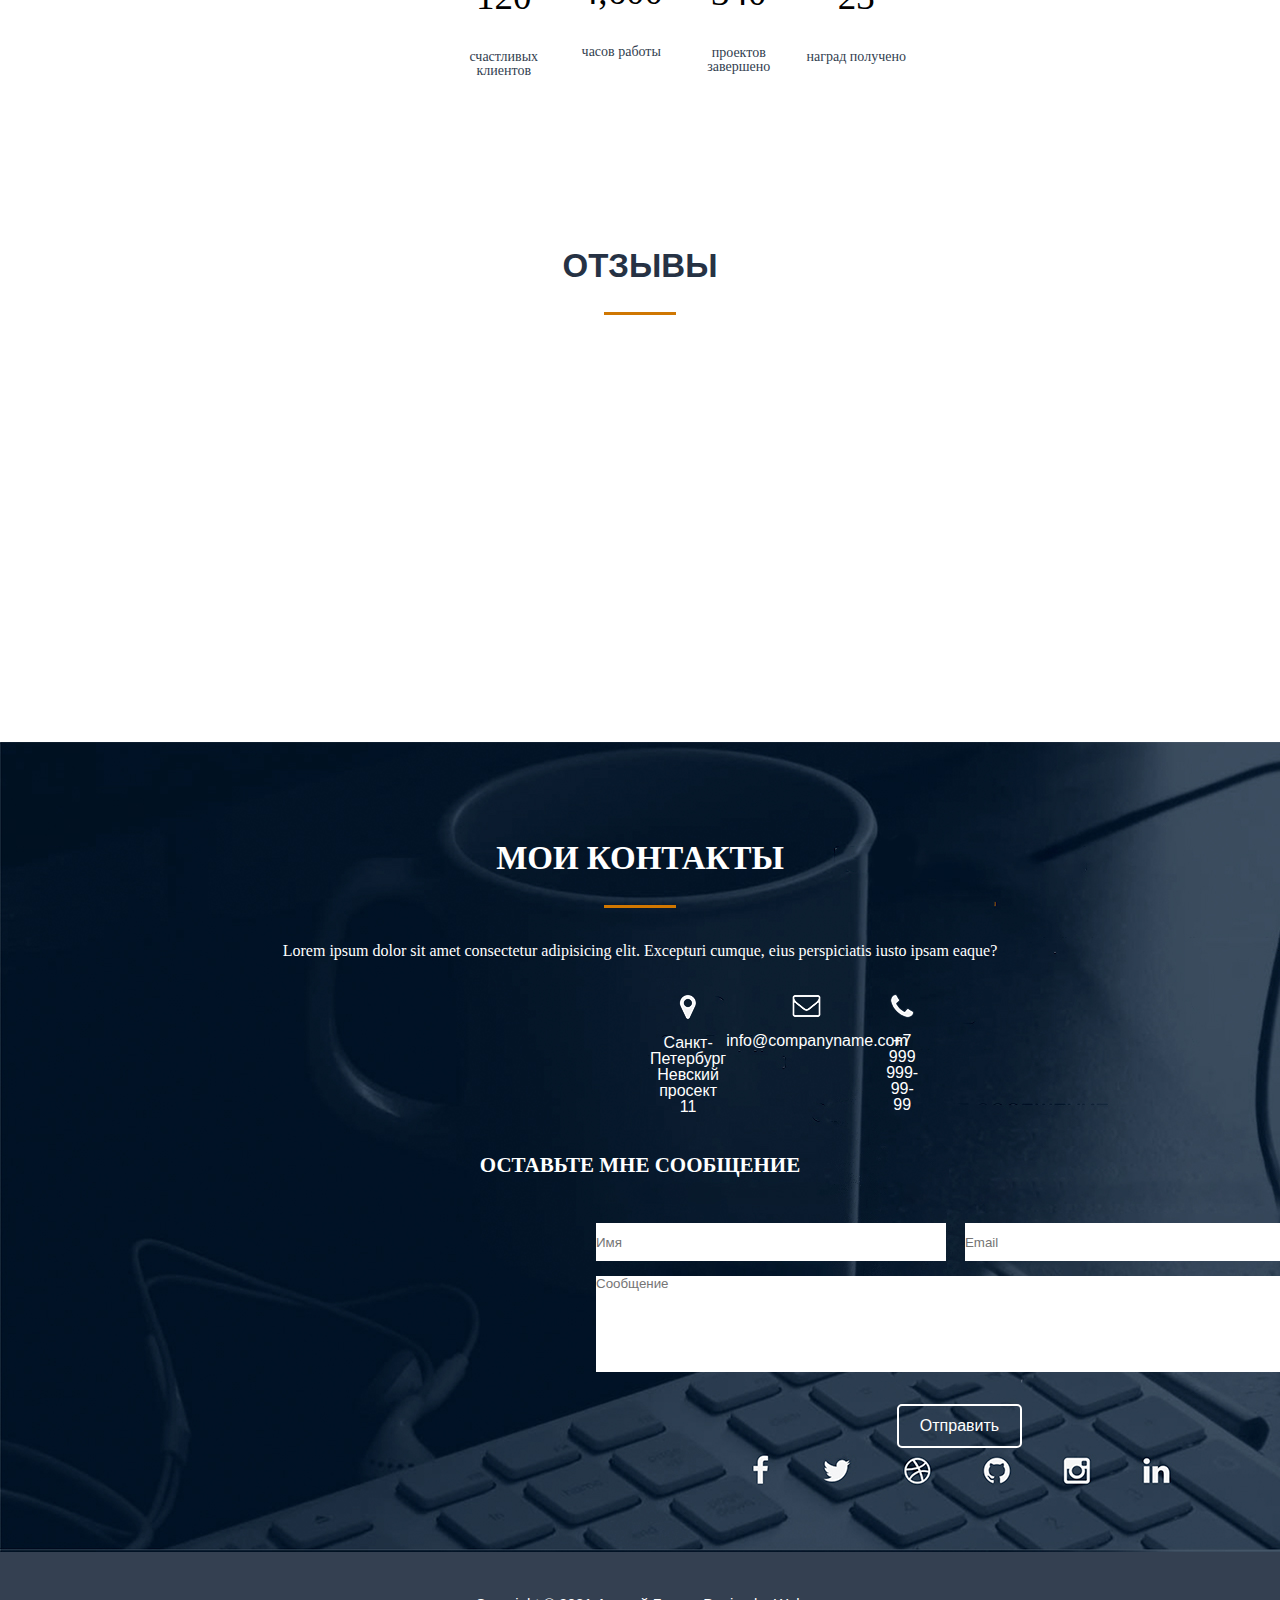
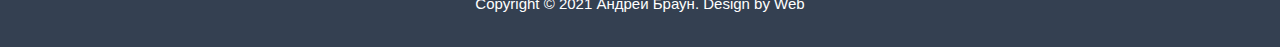
==== commit 1087148b: "Практика с анимацией и отдельная папка c loader'ом" ====
--- a/src/index.html
+++ b/src/index.html
@@ -14,12 +14,12 @@
             <div class="logo">Андрей Браун</div>
             <div class="menu">
                 <ul>
-                    <li>Обо мне</li>
-                    <li>Услуги</li>
-                    <li>Кейсы</li>
-                    <li>Прайс</li>
-                    <li>Отзывы</li>
-                    <li>Контакты</li>
+                    <li><a href="#">Обо мне</a></li>
+                    <li><a href="#">Услуги</a></li>
+                    <li><a href="#">Кейсы</a></li>
+                    <li><a href="#">Прайс</a></li>
+                    <li><a href="#">Отзывы</a></li>
+                    <li><a href="#">Контакты</a></li>
                 </ul>
             </div>
         </nav>
@@ -28,8 +28,8 @@
         <div class="title_container">
             <h1>Привет <br> Я Андрей Браун</h1>
             <h4>Фулл стек Веб-разработчик</h4>
-            <input type="submit" value="Обо мне">
-            <input type="submit" value="Мои работы">
+            <input type="button" value="Обо мне">
+            <input type="button" value="Мои работы">
         </div>
     </section>
     <section class="about">
@@ -88,7 +88,7 @@
                     <p>Какая-то компания</p>
                     <div class="cases_txtweb">Website:</div> <a class="link_website" href="http://www.random.org" target="_blank">http://www.random.org</a></p>
                     <div class="cases_btn">
-                        <input type="submit" value="VISIT LIVE SITE">
+                        <input type="button" value="VISIT LIVE SITE">
                     </div>
                 </div>
             <div class="cases_descr">
@@ -197,10 +197,10 @@
        <div class="contacts_placeholders2">
         <textarea name="name1" id="1" cols="30" rows="10" placeholder="Сообщение"></textarea>
        </div>
-        <input type="submit" value="Отправить" class="contacts_btn">
+        <input type="button" value="Отправить" class="contacts_btn">
     </section>
     <footer class="footer">
         <p>Copyright © 2021 Андрей Браун. Design by Web </p>
     </footer>
 </body>
-</html>+</html>
--- a/src/css/style.css
+++ b/src/css/style.css
@@ -2,16 +2,68 @@
     font-family: Arial, sans-serif;
 }
 nav{
+    position: fixed;
     width: 100%;
     height: 60px;
     background: #344051;
 }
+@keyframes comming{
+    from{
+         opacity: 0;
+     }
+    to{
+         opacity: 1;
+     }
+ }
+ @keyframes topshift{
+     from{
+        opacity: 0;
+        margin-top: -80px;
+     }
+     to{
+        opacity: 1;
+        margin-top: 0px;
+     }
+ }
+ @keyframes titlemove{
+    from{
+        opacity: 0;
+        margin-top: -500px;
+    }
+    to{
+        opacity: 1;
+        margin-left: 404px;
+    }
+ }
+ @keyframes cases_move{
+    from{
+        opacity: 0;
+        margin-left: -500px;
+    }
+    to{
+        opacity: 1;
+        margin-left: 0px;
+    }
+ }
+ @keyframes review_move{
+    from{
+        opacity: 0;
+        margin-left: -500px;
+    }
+    to{
+        opacity: 1;
+        margin-left: 0px;
+    }
+ }
 .logo{
     float: left;
     color: white;
     font-size: 28px;
     line-height: 60px;
     padding-left: 388px;
+    -webkit-animation: comming 2s ease;
+    -o-animation: comming 2s ease;
+    animation: comming 2s ease;
 }
 .menu{
     float: left;
@@ -24,10 +76,44 @@
     margin-right: 40px;
     font-size: 16px;
     text-transform: uppercase;
+    -webkit-animation: topshift 0.4s ease forwards;
+    -o-animation: topshift 0.4s ease forwards;
+    animation: topshift 0.4s ease forwards;
+    opacity: 0;
+}
+.menu li a {
+    display: inline-block;
+    transition: all 0.1s;
+    color: white;
+    transform: scale(1);
+}
+.menu li a:visited{
+    color: white;
+}
+.menu li a:hover{
+    color: #cf7702;
+}
+.menu li a:active{
+    transform: scale(1.1);
+}
+.menu li:nth-child(2){
+    animation-delay: 0.4s;
+}
+.menu li:nth-child(3){
+    animation-delay: 0.8s;
+}
+.menu li:nth-child(4){
+    animation-delay: 1.2s;
+}
+.menu li:nth-child(5){
+    animation-delay: 1.6s;
+}
+.menu li:nth-child(6){
+    animation-delay: 2s;
 }
 .main{
     width: 100%;
-    height: calc(100% - 60px);
+    height: 100%;
     background:url(../img/guy.png) 90% 100%/auto 85% no-repeat, url(../img/bg1.jpg) center/cover no-repeat;
 }
 .title_container{
@@ -35,6 +121,13 @@
     margin: 432px 0px 0px 404px;
     color: #2c384a;
     text-align: center;
+    opacity: 0;
+    -webkit-animation: titlemove 1s ease forwards;
+    -o-animation: titlemove 1s ease forwards;
+    animation: titlemove 1s ease forwards;
+    -webkit-animation-delay: 2s;
+    -o-animation-delay: 2s;
+    animation-delay: 2s;
 }
 .title_container h1{
     font-size: 60px;
@@ -55,7 +148,16 @@
     font-size: 14px;
     padding: 0px 16px;
     margin: 45px 14px 0px 14px;
-}
+    transition: all 0.2s;
+    transform: scale(1);
+}
+ .title_container input:hover{
+    background: #344051;
+    color: white;
+ }
+ .title_container input:active{
+    transform: scale(1.1);
+ }
 .about{
     height: 721px;
     background-color: white;
@@ -104,9 +206,19 @@
     padding: 8px 14px 15px 34px;
     
 }
+.about input:hover{
+    color: #cf7702;
+ }
+ .about input:active{
+    transform: scale(1.1);
+ }
 .skills{
     height: 522px;
     background: url(../img/bg_skills.jpg);
+    background-attachment: fixed;
+    background-position: center;
+    background-repeat: no-repeat;
+    background-size: cover;
 }
 .skills .skills_header{
     font-size: 33px;
@@ -173,6 +285,13 @@
 .cases .cases_wrapper{
     display: flex;
     justify-content: space-between;
+    opacity: 0;
+    -webkit-animation: cases_move 1s ease forwards;
+    -o-animation: cases_move 1s ease forwards;
+    animation: cases_move 1s ease forwards;
+    -webkit-animation-delay: 2s;
+    -o-animation-delay: 2s;
+    animation-delay: 2s;
 }
 .cases .cases_wrapper .cases_links{
     width: 205px;
@@ -231,6 +350,13 @@
     font-size: 16px;
     margin-top: 20px;
 }
+.cases input:hover{
+    background-color: #344051;
+    color: #cf7702;
+ }
+ .cases input:active{
+    transform: scale(1.1);
+ }
 .cost{
     height: 850px;
 }
@@ -293,6 +419,10 @@
     margin-top: 156px;
     height: 500px;
     background: url(../img/stat_bg.jpg);
+    background-attachment: fixed;
+    background-position: center;
+    background-repeat: no-repeat;
+    background-size: cover;
 }
 .stat .stat_header{
     font-size: 33px;
@@ -365,6 +495,13 @@
     margin: 0 auto;
     align-items: center;
     padding-top: 55px;
+    opacity: 0;
+    -webkit-animation: review_move 1s ease forwards;
+    -o-animation: review_move 1s ease forwards;
+    animation: review_move 1s ease forwards;
+    -webkit-animation-delay: 2s;
+    -o-animation-delay: 2s;
+    animation-delay: 2s;
 }
 .review .review_item .review_img{
     display: block;
@@ -456,6 +593,14 @@
     align-items: center;
     margin-right: 15px;
 } 
+.contacts input:hover{
+    background: white;
+    color: #344051;
+ }
+
+ .contacts input:active{
+    transform: scale(1.1);
+ }
 .contacts .contacts_placeholders2 textarea {
     display: inline-block;
     width: 720px;
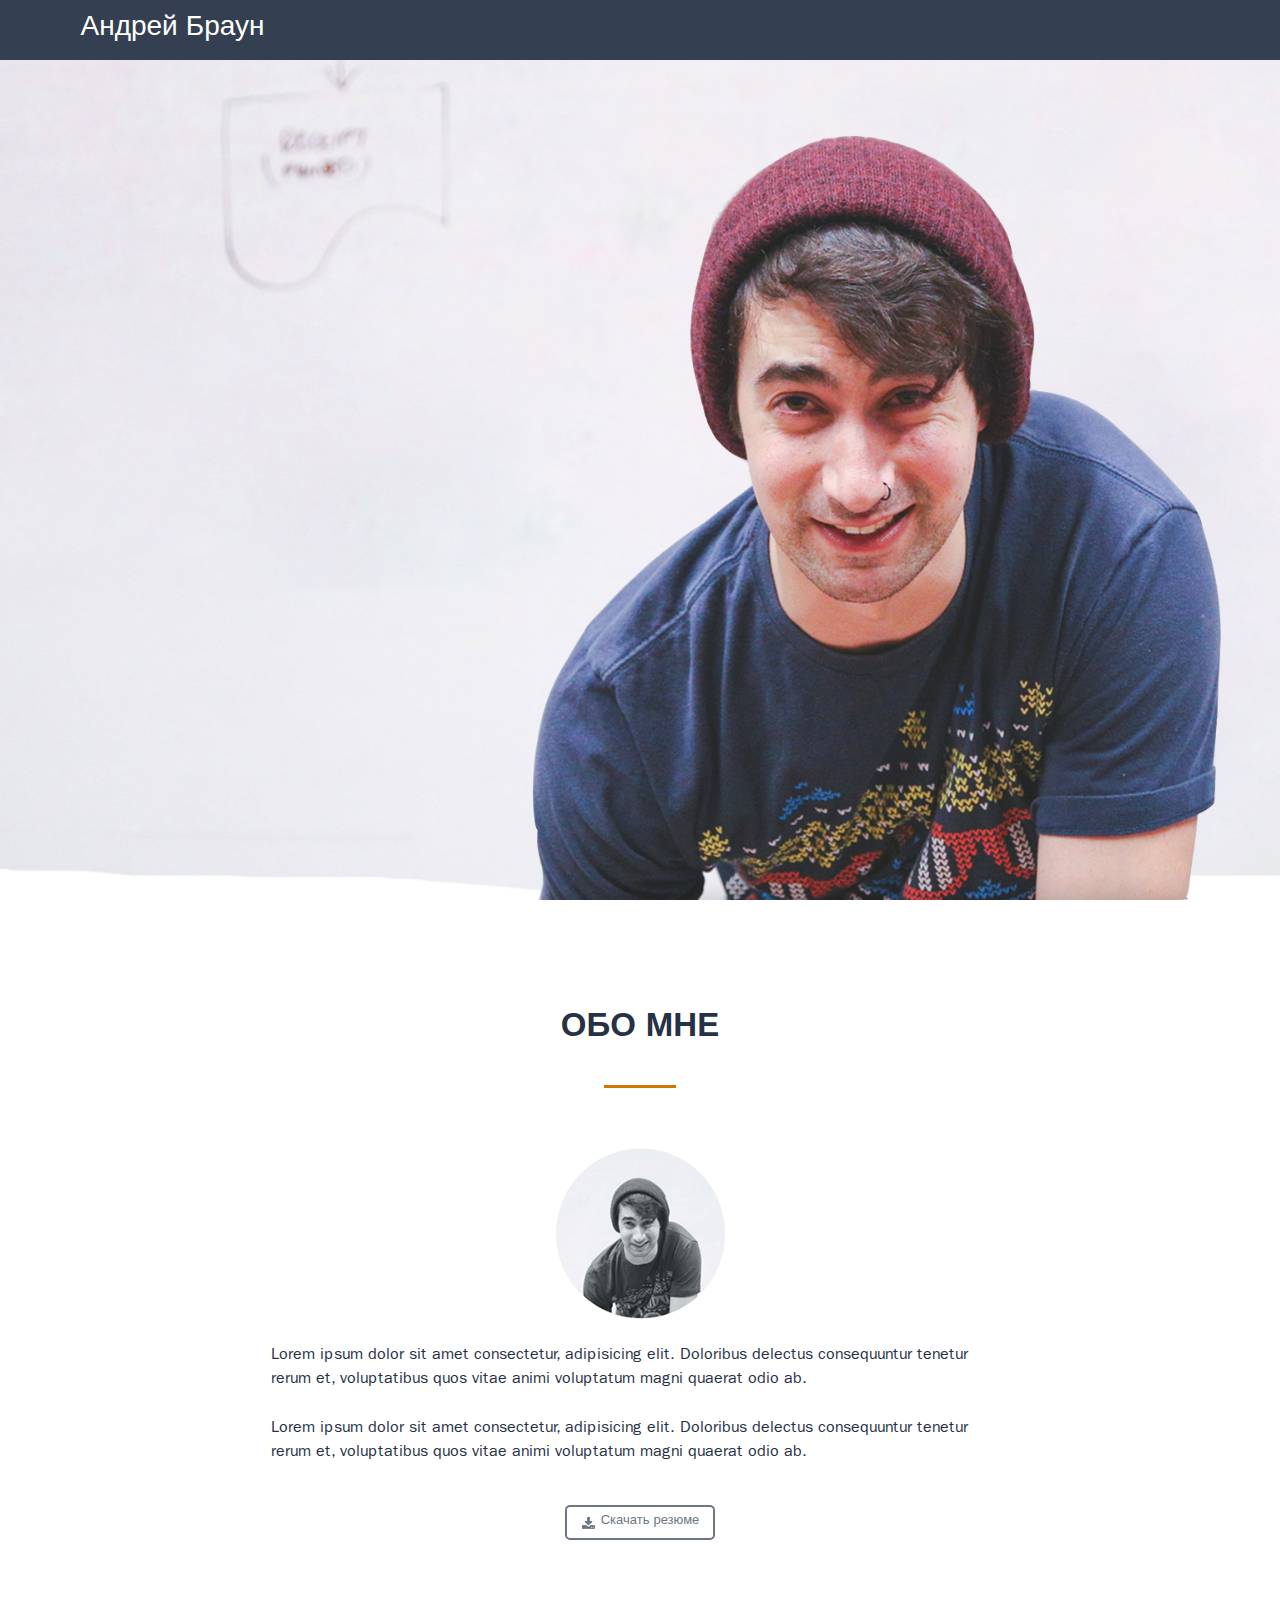
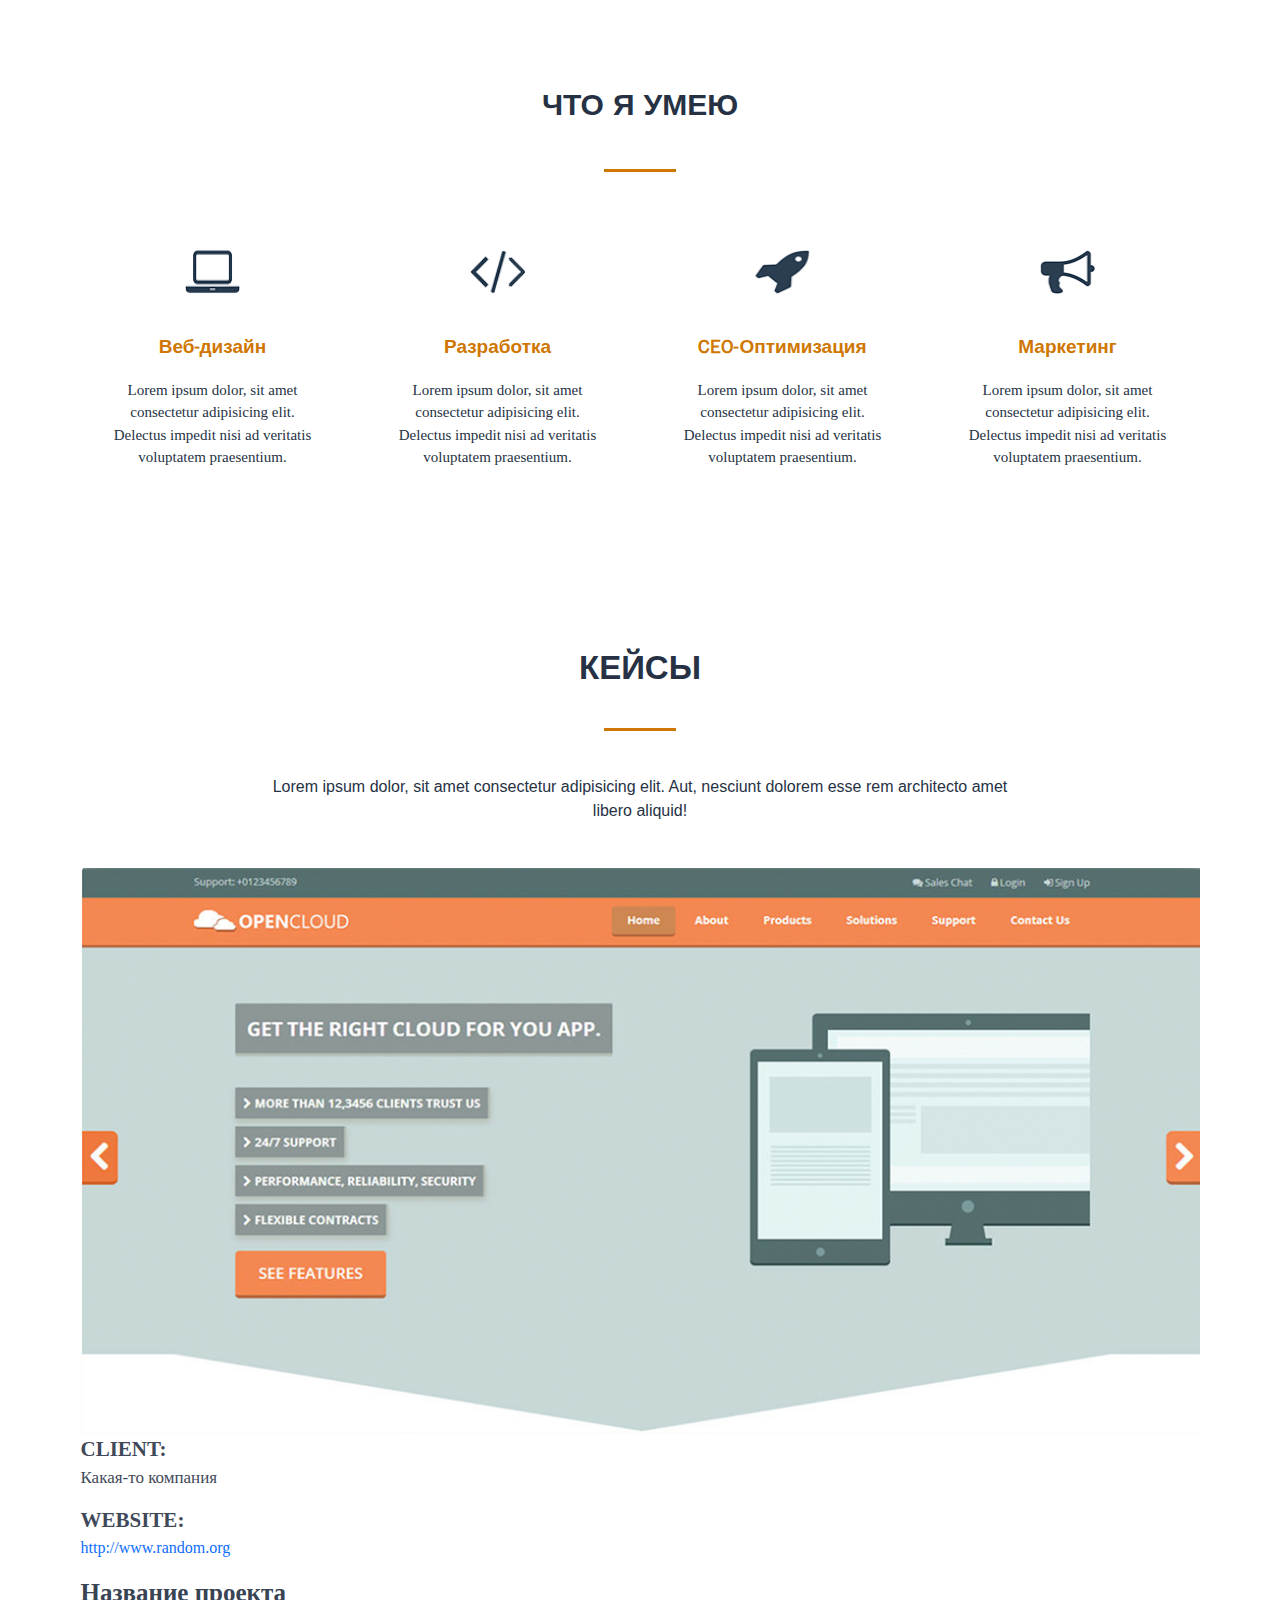
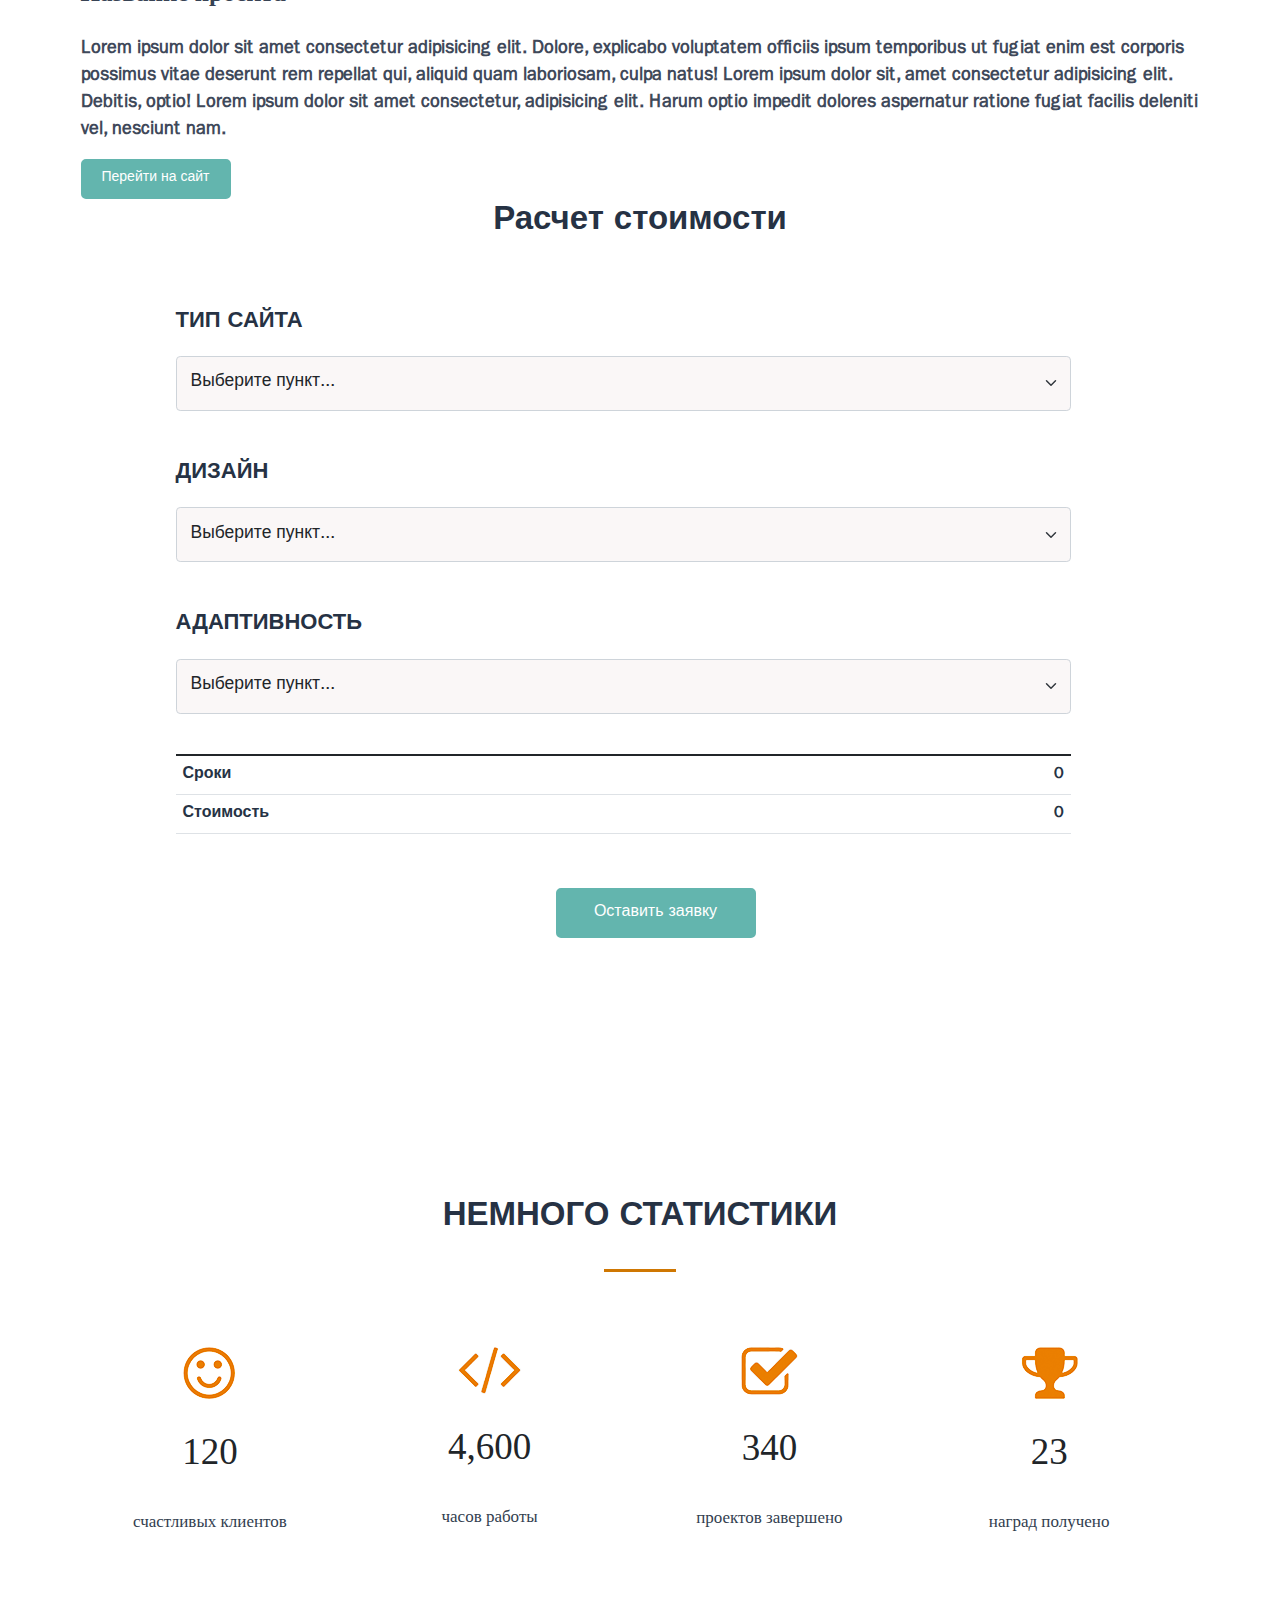
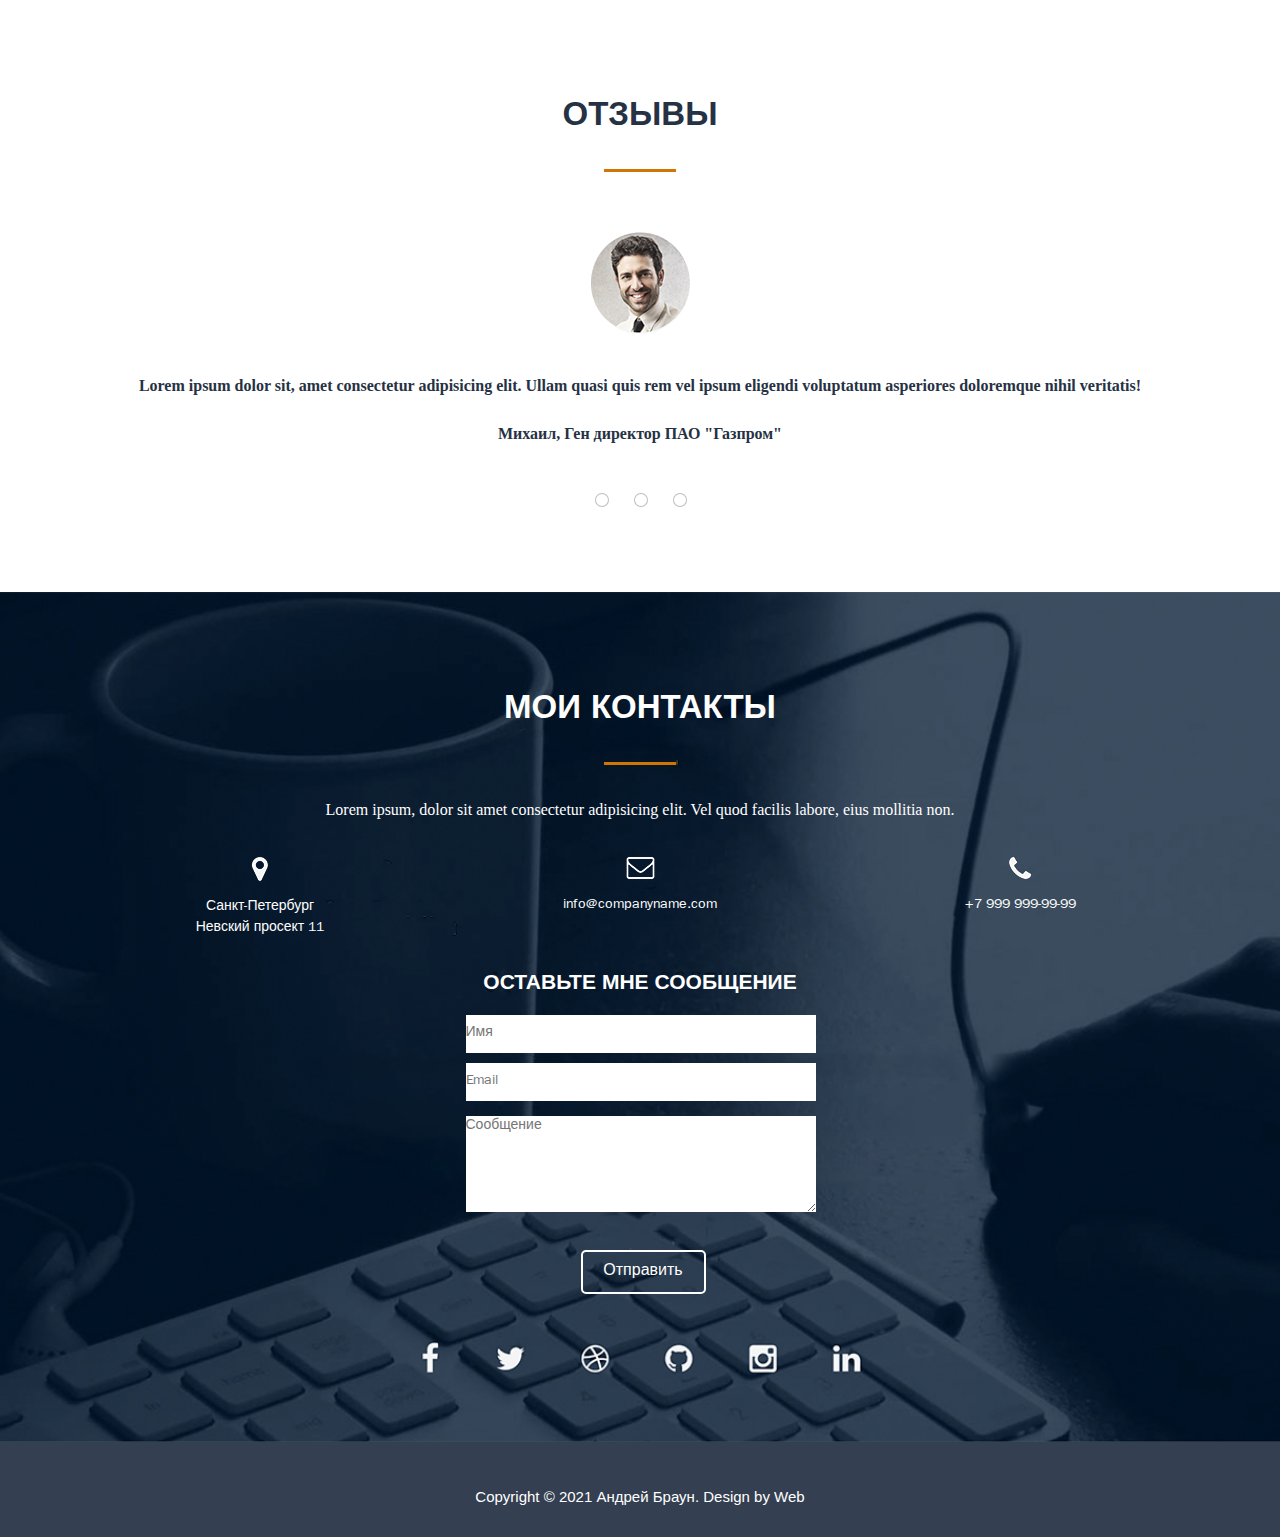
==== commit 85bba3c4: "Практика Bootstrap и адаптация сайта" ====
--- a/src/index.html
+++ b/src/index.html
@@ -6,71 +6,122 @@
     <meta name="viewport" content="width=device-width, initial-scale=1.0">
     <title>Андрей Браун - Веб-разработчик</title>
     <link rel="stylesheet" href="css/reset.css">
+    <link rel="stylesheet" href="css/bootstrap.min.css">
+    <link rel="stylesheet" href="css/fontawesome.min.css">
     <link rel="stylesheet" href="css/style.css">
+    <link rel="stylesheet" href="css/media.css">
 </head>
 <body>
     <header>
         <nav>
-            <div class="logo">Андрей Браун</div>
-            <div class="menu">
-                <ul>
-                    <li><a href="#">Обо мне</a></li>
-                    <li><a href="#">Услуги</a></li>
-                    <li><a href="#">Кейсы</a></li>
-                    <li><a href="#">Прайс</a></li>
-                    <li><a href="#">Отзывы</a></li>
-                    <li><a href="#">Контакты</a></li>
-                </ul>
+            <div class="container">
+                <div class="row">
+                    <div class="col-xxl-2 col-lg-3 col-7">
+                        <div class="logo">Андрей Браун</div>
+                    </div>
+                    <div class="px-0 col-xxl-6 col-xl-7 col-lg-8 offset-xxl-4 offset-xl-2 offset-lg-1 d-none d-lg-block">
+                        <div class="menu">
+                            <ul>
+                                <li><a href="#">Обо мне</a></li>
+                                <li><a href="#">Услуги</a></li>
+                                <li><a href="#">Кейсы</a></li>
+                                <li><a href="#">Прайс</a></li>
+                                <li><a href="#">Отзывы</a></li>
+                                <li><a href="#">Контакты</a></li>
+                            </ul>
+                        </div>
+                    </div>
+                    <div class="col-5 d-flex d-lg-none flex-column justify-content-center align-items-end">
+                        <div class="dropdown">
+                            <a class="btn btn-outline-secondary dropdown-toggle white-btn" href="#" role="button" id="dropdownMenuLink" data-bs-toggle="dropdown" aria-expanded="false">
+                              Навигация
+                            </a>
+                          
+                            <ul class="dropdown-menu" aria-labelledby="dropdownMenuLink">
+                              <li><a class="dropdown-item" href="#">Обо мне</a></li>
+                              <li><a class="dropdown-item" href="#">Услуги</a></li>
+                              <li><a class="dropdown-item" href="#">Кейсы</a></li>
+                              <li><a class="dropdown-item" href="#">Прайс</a></li>
+                              <li><a class="dropdown-item" href="#">Отзывы</a></li>
+                              <li><a class="dropdown-item" href="#">Контакты</a></li>
+                            </ul>
+                          </div>
+                    </div>
+                </div>
             </div>
         </nav>
     </header>
     <section class="main">
-        <div class="title_container">
-            <h1>Привет <br> Я Андрей Браун</h1>
-            <h4>Фулл стек Веб-разработчик</h4>
-            <input type="button" value="Обо мне">
-            <input type="button" value="Мои работы">
+        <div class="container h-100">
+            <div class="row align-items-center h-100">
+                <div class="col-lg-6 mt-5 pt-5">
+                    <div class="title_container mt-5">
+                        <h1>Привет <br> Я Андрей Браун</h1>
+                        <h4>Фулл стек Веб-разработчик</h4>
+                        <input type="button" value="Обо мне">
+                        <input type="button" value="Мои работы">
+                    </div>
+                </div>
+            </div>
         </div>
     </section>
     <section class="about">
-        <h2>Обо мне</h2>
-        <div class="about_divider"></div>
-        <img src="../src/img/wb_guy.png" alt="фото в шапке">
-        <p>Lorem ipsum dolor sit, amet consectetur adipisicing elit. Aut mollitia quos facilis aliquid qui cupiditate accusantium incidunt placeat ut distinctio, aperiam libero, quod, ipsam ab!</p>
-        <p>Lorem ipsum dolor sit, amet consectetur adipisicing elit. Aut mollitia quos facilis aliquid qui cupiditate accusantium incidunt placeat ut distinctio, aperiam libero, quod, ipsam ab!</p>
-        <input type="submit" value="Скачать резюме">
+        <div class="container">
+            <div class="row">
+                <div class="col-xxl-2 offset-xxl-5">
+                    <h2 class="about_header">обо мне</h2>
+                </div>
+                <div class="col-xxl-2 offset-xxl-5">
+                    <div class="about_divider"></div>
+                </div>
+                <img class="col-2 offset-5" src="/src/img/wb_guy.png" alt="шапка">
+                <div class="p_container col-8 offset-2">
+                    <p>Lorem ipsum dolor sit amet consectetur, adipisicing elit. Doloribus delectus consequuntur tenetur rerum et, voluptatibus quos vitae animi voluptatum magni quaerat odio ab.</p>
+                    <p>Lorem ipsum dolor sit amet consectetur, adipisicing elit. Doloribus delectus consequuntur tenetur rerum et, voluptatibus quos vitae animi voluptatum magni quaerat odio ab.</p>
+                </div>
+                <div class="col-xxl-2 col-xl-2 offset-xxl-5 offset-xl-5" align-items-center>
+                    <input type="submit" value="Скачать резюме">
+                </div>
+            </div>
+        </div>
     </section>
     <section class="skills">
         <div class="container">
-            <h2 class="skills_header">Что я умею</h2>
-            <div class="skills_divider"></div>
-            <div class="skills_wrapper">
-                <div class="skills_item">
-                    <img src="../src/img/comp.png" alt="item1" class="skills_img">
-                    <div class="skills_subheader">Веб-дизайн</div>
-                    <div class="skills_descr">
-                        Lorem ipsum dolor sit, amet consectetur adipisicing elit. Repellat nostrum repellendus laborum placeat quam aliquid?
-                    </div>
-                </div>
-                <div class="skills_item">
-                    <img src="../src/img/code.png" alt="item2" class="skills_img">
-                    <div class="skills_subheader">Разработка</div>
-                    <div class="skills_descr">
-                        Lorem ipsum dolor sit, amet consectetur adipisicing elit. Repellat nostrum repellendus laborum placeat quam aliquid?
-                    </div>
-                </div>
-                <div class="skills_item">
-                    <img src="../src/img/rocket.png" alt="item3" class="skills_img">
-                    <div class="skills_subheader">CEO-Оптимизация</div>
-                    <div class="skills_descr">
-                        Lorem ipsum dolor sit, amet consectetur adipisicing elit. Repellat nostrum repellendus laborum placeat quam aliquid?
-                    </div>
-                </div>
-                <div class="skills_item">
-                    <img src="../src/img/gramophone.png" alt="item4" class="skills_img">
-                    <div class="skills_subheader">Маркетинг</div>
-                    <div class="skills_descr">
-                        Lorem ipsum dolor sit, amet consectetur adipisicing elit. Repellat nostrum repellendus laborum placeat quam aliquid?
+            <div class="row">
+                <div class="col-xxl-2  offset-xxl-5 ">
+                    <h2>Что я умею</h2>
+                </div>
+                <div class="col-2 offset-5">
+                    <div class="skills_divider"></div>
+                </div>
+            </div>
+            <div class="row">
+                <div class="col-xxl-3 col-xl-3 col-lg-3 col-md-6 col-sm-6">
+                    <div class="skills_item">
+                        <img src="../src/img/comp.png" alt="comp">
+                        <p class="skills_title">Веб-дизайн</p>
+                        <p class="skills_descr">Lorem ipsum dolor, sit amet consectetur adipisicing elit. Delectus impedit nisi ad veritatis voluptatem praesentium.</p>
+                    </div>
+                </div>
+                <div class="col-xxl-3 col-xl-3 col-lg-3 col-md-6 col-sm-6">
+                    <div class="skills_item">
+                        <img src="../src/img/code.png" alt="code">
+                        <p class="skills_title">Разработка</p>
+                        <p class="skills_descr">Lorem ipsum dolor, sit amet consectetur adipisicing elit. Delectus impedit nisi ad veritatis voluptatem praesentium.</p>
+                    </div>
+                </div>
+                <div class="col-xxl-3 col-xl-3 col-lg-3 col-md-6 col-sm-6">
+                    <div class="skills_item">
+                        <img src="../src/img/rocket.png" alt="rocket">
+                        <p class="skills_title">CEO-Оптимизация</p>
+                        <p class="skills_descr">Lorem ipsum dolor, sit amet consectetur adipisicing elit. Delectus impedit nisi ad veritatis voluptatem praesentium.</p>
+                    </div>
+                </div>  
+                <div class="col-xxl-3 col-xl-3 col-lg-3 col-md-6 col-sm-6">
+                    <div class="skills_item">
+                        <img src="../src/img/gramophone.png" alt="gramophone">
+                        <p class="skills_title">Маркетинг</p>
+                        <p class="skills_descr">Lorem ipsum dolor, sit amet consectetur adipisicing elit. Delectus impedit nisi ad veritatis voluptatem praesentium.</p>
                     </div>
                 </div>
             </div>
@@ -78,129 +129,222 @@
     </section>
     <section class="cases">
         <div class="container">
-            <h2 class="cases_header">Кейсы</h2>
-        <div class="cases_divider"></div>
-        <div class="cases_descr">Lorem ipsum dolor, sit amet consectetur adipisicing elit. Aut, nesciunt dolorem esse rem architecto amet libero aliquid!</div>
-        <img src="../src/img/cases_img_jpg.jpg" alt="картинка с примером работы" class="cases_img">
-            <div class="cases_wrapper">
-                <div class="cases_links">
-                    <div class="cases_txtclient">Client:</div>
-                    <p>Какая-то компания</p>
-                    <div class="cases_txtweb">Website:</div> <a class="link_website" href="http://www.random.org" target="_blank">http://www.random.org</a></p>
+            <div class="row">
+                <div class="col-xxl-2 offset-xxl-5">
+                    <h2 class="cases_header">Кейсы</h2>
+                </div>
+                <div class="col-xxl-2 offset-xxl-5">
+                    <div class="cases_divider"></div>
+                </div>
+                <div class="col-8 offset-2">
+                    <p class="cases_descr">Lorem ipsum dolor, sit amet consectetur adipisicing elit. Aut, nesciunt dolorem esse rem architecto amet libero aliquid!</p>
+                </div>
+                <div class="col-12">
+                    <img src="../src/img/cases_bg.jpg" alt="картинка с примером работы" class="cases_img">
+                </div>
+                <div class="col-xxl-2 text-nowrap">
+                    <div class="cases_links">
+                        <div class="cases_titleleft">Client:</div>
+                        <p>Какая-то компания</p>
+                        <div class="cases_titleleft">Website:</div>
+                        <a class="link_website" href="http://www.random.org" target="_blank">http://www.random.org</a></p>
+                    </div>
+                </div>
+                <div class="col-xxl-9 offset-xxl-1">
+                    <div class="cases_project">Название проекта</div>
+                    <p class="text_project">Lorem ipsum dolor sit amet consectetur adipisicing elit. Dolore, explicabo voluptatem officiis ipsum temporibus ut fugiat enim est corporis possimus vitae deserunt rem repellat qui, aliquid quam laboriosam, culpa natus! Lorem ipsum dolor sit, amet consectetur adipisicing elit. Debitis, optio! Lorem ipsum dolor sit amet consectetur, adipisicing elit. Harum optio impedit dolores aspernatur ratione fugiat facilis deleniti vel, nesciunt nam.</p>
+                </div>
+                <div class="col-2">
                     <div class="cases_btn">
-                        <input type="button" value="VISIT LIVE SITE">
-                    </div>
-                </div>
-            <div class="cases_descr">
-                <div class="cases_project">Название проекта</div>
-                <p class="text_project">Lorem ipsum dolor sit amet consectetur adipisicing elit. Dolore, explicabo voluptatem officiis ipsum temporibus ut fugiat enim est corporis possimus vitae deserunt rem repellat qui, aliquid quam laboriosam, culpa natus! Lorem ipsum dolor sit, amet consectetur adipisicing elit. Debitis, optio! Lorem ipsum dolor sit amet consectetur, adipisicing elit. Harum optio impedit dolores aspernatur ratione fugiat facilis deleniti vel, nesciunt nam.</p>
-            </div>
+                        <input type="button" value="Перейти на сайт">
+                    </div>
+                </div>  
             </div>
         </div>
     </section>
     <section class="cost">
-        <h2 class="cost_header">Расчет стоимости</h2>
-        <div class="cost_calc">
-            <h3 class="cost_subheader">Тип Сайта</h3>
-            <select>
-                <option value="1"><p>Выберите пункт...</p></option>
-            </select>
-            <h3 class="cost_subheader cost_sub2">Дизайн</h3>
-            <select>
-                <option value="1"><p>Выберите пункт...</p></option>
-            </select>
-            <h3 class="cost_subheader cost_sub2">Адаптивность</h3>
-            <select>
-                <option value="1"><p>Выберите пункт...</p></option>
-            </select>
-            <div class="cost_divider"></div>
-            <table class="cost_table">
-                <tr>
-                    <td class="cost_td">Сроки</td>
-                    <td class="cost_td">0</td>
-                </tr>
-                <tr>
-                    <td class="cost_td">Стоимость</td>
-                    <td class="cost_td">0</td>
-                </tr>
-            </table>
+        <div class="container">
+            <div class="row">
+                <div class="col-xxl-4 offset-xxl-4">
+                    <h2 class="cost_header">Расчет стоимости</h2>
+                </div>
+                <div class="col-xxl-10 col-xl-10 col-lg-9 col-md-10 col-sm-10 offset-xxl-2 offset-xl-1 offset-lg-1  offset-md-0 offset-sm-0 cost_table">
+                    <h3 class="cost_subheader">тип сайта</h3>
+                    <select class="form-select form-select-lg mb-3 cost_var" aria-label=".form-select-lg example">
+                        <option selected>Выберите пункт...</option>
+                        <option value="1">Один</option>
+                        <option value="2">Два</option>
+                        <option value="3">Три</option>
+                      </select>
+                      <h3 class="cost_subheader">дизайн</h3>
+                      <select class="form-select form-select-lg mb-3 cost_var" aria-label=".form-select-lg example">
+                          <option selected>Выберите пункт...</option>
+                          <option value="1">Один</option>
+                          <option value="2">Два</option>
+                          <option value="3">Три</option>
+                        </select>
+                        <h3 class="cost_subheader">адаптивность</h3>
+                        <select class="form-select form-select-lg mb-3 cost_var" aria-label=".form-select-lg example">
+                            <option selected>Выберите пункт...</option>
+                            <option value="1">Один</option>
+                            <option value="2">Два</option>
+                            <option value="3">Три</option>
+                          </select>
+
+                          <table class="table">
+                            <thead class="cost_line">
+                            </thead>
+                            <tbody class="cost_tbody">
+                              <tr>
+                                <th scope="row">Сроки</th>
+                                <td>0</td>
+                              </tr>
+                              <tr>
+                                <th scope="row">Стоимость</th>
+                                <td>0</td>
+                              </tr>
+                            </tbody>
+                          </table>
+                </div>
+                <div class="col-xxl-2 col-xl-2 col-lg-2 col-md-3 col-sm-2 offset-xxl-5 offset-xl-5 offset-lg-5 offset-md-4 offset-sm-3">
+                    <button type="button" class="cost_btn">Оставить заявку</button>
+                </div>
+            </div>
         </div>
     </section>
     <section class="stat">
-        <h2 class="stat_header">немного статистики</h2>
-        <div class="stat_divider"></div>
-        <div class="container">
-            <div class="stat_wrapper">
-                <div class="stat_item">
-                    <img src="../src/img/smile.png" alt="1" class="stat_img">
-                    <div class="stat_num">120</div>
-                    <div class="stat_lett">счастливых клиентов</div>
-                </div>
-                <div class="stat_item">
-                    <img src="..//src/img/tag.png" alt="2" class="stat_img">
-                    <div class="stat_num">4,600</div>
-                    <div class="stat_lett">часов работы</div>
-                </div>
-                <div class="stat_item">
-                    <img src="../src/img/mark.png" alt="3" class="stat_img">
-                    <div class="stat_num">340</div>
-                    <div class="stat_lett">проектов завершено</div>
-                </div>
-                <div class="stat_item">
-                    <img src="../src/img/cup.png" alt="4" class="stat_img">
-                    <div class="stat_num">23</div>
-                    <div class="stat_lett">наград получено</div>
+        <div class="container">
+            <div class="row">
+                <div class="col-xxl-4 offset-xxl-4">
+                    <h2 class="stat_header">немного статистики</h2>
+                </div>
+                <div class="col-2 offset-5">
+                    <div class="stat_divider"></div>
+                </div>
+                <div class="row">
+                    <div class="col-xxl-3 col-xl-3 col-lg-3 col-md-6">
+                        <div class="stat_item">
+                            <img src="../src/img/smile.png" alt="1" class="stat_img">
+                            <div class="stat_num">120</div>
+                            <div class="stat_lett">счастливых клиентов</div>
+                        </div>
+                    </div>
+                    <div class="col-xxl-3 col-xl-3 col-lg-3 col-md-6">
+                        <div class="stat_item">
+                            <img src="../src/img/tag.png" alt="1" class="stat_img">
+                            <div class="stat_num">4,600</div>
+                            <div class="stat_lett">часов работы</div>
+                        </div>
+                    </div>
+                    <div class="col-xxl-3 col-xl-3 col-lg-3 col-md-6">
+                        <div class="stat_item">
+                            <img src="../src/img/mark.png" alt="1" class="stat_img">
+                            <div class="stat_num">340</div>
+                            <div class="stat_lett">проектов завершено</div>
+                        </div>
+                    </div>
+                    <div class="col-xxl-3 col-xl-3 col-lg-3 col-md-6">
+                        <div class="stat_item">
+                            <img src="../src/img/cup.png" alt="1" class="stat_img">
+                            <div class="stat_num">23</div>
+                            <div class="stat_lett">наград получено</div>
+                        </div>
+                    </div>
                 </div>
             </div>
         </div>
     </section>
     <section class="review">
-        <h2 class="review_header">Отзывы</h2>
-        <div class="review_divider"></div>
-        <div class="review_item">
-            <img src="../src/img/man.png" alt="Мужчина" class="review_img">
-            <p>Lorem ipsum dolor sit, amet consectetur adipisicing elit. Ullam quasi quis rem vel ipsum eligendi voluptatum asperiores doloremque nihil veritatis! <br> <br> <strong>Михаил</strong>, Ген директор ПАО "Газпром"</p>
-            <form class="review_form">
-                 <input id="btn1" type="radio" value="1" checked>
-                 <input id="btn2" type="radio" value="2">
-                 <input id="bt2" type="radio" value="3">
-            </form> 
+        <div class="container">
+            <div class="row">
+                <div class="col-xxl-2 offset-xxl-5">
+                    <h2 class="review_header">Отзывы</h2>
+                </div>
+                <div class="col-xxl-2 offset-xxl-5">
+                    <div class="review_divider"></div>
+                </div>
+                <div class="col-xxl-2 offset-xxl-5">
+                    <img src="../src/img/man.png" alt="man" class="review_img">
+                </div>
+                <div class="col-xxl-8 offset-xxl-2">
+                    <div class="review_txt">
+                        <p>Lorem ipsum dolor sit, amet consectetur adipisicing elit. Ullam quasi quis rem vel ipsum eligendi voluptatum asperiores doloremque nihil veritatis! <br> <br> <strong>Михаил</strong>, Ген директор ПАО "Газпром"</p>
+                    </div>
+                </div>
+                <div class="col-xxl-2 col-xl-2 col-lg-2 offset-xxl-5 offset-xl-5 offset-lg-5">
+                    <div class="radio">
+                        <div class="form-check form-check-inline">
+                            <input class="form-check-input" type="radio" name="inlineRadioOptions" id="inlineRadio1" value="option1">
+                            <label class="form-check-label" for="inlineRadio1"></label>
+                          </div>
+                          <div class="form-check form-check-inline">
+                            <input class="form-check-input" type="radio" name="inlineRadioOptions" id="inlineRadio2" value="option2">
+                            <label class="form-check-label" for="inlineRadio2"></label>
+                          </div>
+                          <div class="form-check form-check-inline">
+                            <input class="form-check-input" type="radio" name="inlineRadioOptions" id="inlineRadio3" value="option3">
+                            <label class="form-check-label" for="inlineRadio3"></label>
+                          </div>
+                    </div>
+                </div>
+            </div>
         </div>
     </section>
     <section class="contacts">
-        <h2 class="contacts_header">Мои контакты</h2>
-        <div class="contacts_divider"></div>
-        <p class="contacts_subheader">Lorem ipsum dolor sit amet consectetur adipisicing elit. Excepturi cumque, eius perspiciatis iusto ipsam eaque?</p>
-        <div class="container">
-            <div class="contacts_wrapper">
+        <div class="container">
+            <div class="row">
+                <div class="col-xxl-4 offset-xxl-4">
+                    <h2 class="contacts_header">мои контакты</h2>
+                </div>
+                <div class="col-xxl-2 offset-xxl-5">
+                    <div class="contacts_divider"></div>
+                </div>
+                <div class="col-xxl-6 offset-xxl-3"><p class="contacts_descr">Lorem ipsum, dolor sit amet consectetur adipisicing elit. Vel quod facilis labore, eius mollitia non.</p></div>
+                <div class="col-xxl-3 col-lg-4 col-md-4 col-sm-4 offset-xxl-2 offset-lg-0 offset-md-0 offset-sm-0">
                     <div class="contacts_item">
                         <img src="../src/img/geo.png" alt="метка" class="contacts_img">
                         <p class="contacts_txt">Санкт-Петербург <br> Невский просект 11</p>
                     </div>
-                    
+                </div>
+                <div class="col-xxl-2 col-lg-4 col-md-4 col-sm-4 offset-xxl-0 offset-lg-0 offset-md-0 offset-sm-0">
                     <div class="contacts_item">
                         <img src="../src/img/mail.png" alt="почта" class="contacts_img"> <br>
                         <a href="mailto:info@companyname.com" class="contacts_txt">info@companyname.com</a> 
                     </div>
-            
+                </div>
+                <div class="col-xxl-2 col-lg-4 col-md-4 col-sm-4 offset-xxl-0 offset-lg-0 offset-md-0 ">
                     <div class="contacts_item">
                         <img src="../src/img/phone.png" alt="телефон" class="contacts_img"> <br>
                         <a href="tel:+79999999999" class="contacts_txt">+7 999 999-99-99</a>
                     </div>
-            </div>
-        </div>
-        <h3 class="contacts_header2">Оставьте мне сообщение</h3>
-        <div class="contacts_placeholders">
-            <input type="text" placeholder="Имя">
-            <input type="text" placeholder="Email"> 
-        </div>
-       <div class="contacts_placeholders2">
-        <textarea name="name1" id="1" cols="30" rows="10" placeholder="Сообщение"></textarea>
-       </div>
-        <input type="button" value="Отправить" class="contacts_btn">
+                </div>
+                <div class="col-xxl-4 offset-xxl-4">
+                    <h3 class="contacts_header2">Оставьте мне сообщение</h3>
+                </div>
+                <div class="col-xxl-4 col-xl-5 col-lg-5 col-md-5 offset-xxl-2 offset-xl-3 offset-lg-3 offset-md-3">
+                    <input type="text" placeholder="Имя" class="placeholders placeholder1">
+                </div>
+                <div class="col-xxl-4 col-xl-5 col-lg-5 col-md-5 offset-xxl-0 offset-xl-3 offset-lg-3 offset-md-3">
+                    <input type="text" placeholder="Email" class="placeholders placeholder1"> 
+                </div>
+                <div class="col-xxl-8 col-xl-5 col-lg-5 col-md-5 offset-xxl-2 offset-xl-3 offset-lg-3 offset-md-3">
+                    <textarea name="name1" id="1" cols="30" rows="10" placeholder="Сообщение" class="placeholders placeholder3"></textarea>   
+                </div>
+                <div class="col-xxl-2 col-xl-2 col-lg-2 col-md-2 offset-xxl-5 offset-xl-5 offset-lg-5 offset-md-5">
+                    <button class="contacts_btn">Отправить</button>
+                </div>
+            </div>
+        </div>
     </section>
     <footer class="footer">
-        <p>Copyright © 2021 Андрей Браун. Design by Web </p>
+        <div class="container">
+            <div class="row">
+                <div class="col-xxl-4 offset-xxl-4">
+                    <p>Copyright © 2021 Андрей Браун. Design by Web </p>
+                </div>
+            </div>
+        </div>
     </footer>
 </body>
-</html>
+<script src="js/bootstrap.bundle.min.js"></script>
+</html>--- a/src/css/style.css
+++ b/src/css/style.css
@@ -1,11 +1,32 @@
+@font-face {
+    font-family: 'FranklinGothic';
+    font-weight: normal;
+    font-style: normal;
+    src: local('ITC Franklin Gothic Book'), local('ITC-Franklin-Gothic-Book'),
+        url('../fonts/ITCFranklinGothicStd-Book.woff2') format('woff2'),
+        url('../fonts/ITCFranklinGothicStd-Book.woff') format('woff'),
+        url('../fonts/ITCFranklinGothicStd-Book.ttf') format('truetype');
+  }
+@font-face{
+    @font-face {
+        font-family: 'Calibri';
+        src: local('Calibri'),
+            url('../fonts/Calibri.woff2') format('woff2'),
+            url('../fonts/Calibri.woff') format('woff');2
+        font-weight: 600;
+        font-style: normal;
+        font-display: swap;
+    }
+}
 body{
-    font-family: Arial, sans-serif;
+    font-family: "FranklinGothic", sans-serif;
 }
 nav{
     position: fixed;
     width: 100%;
     height: 60px;
     background: #344051;
+    z-index: 10;
 }
 @keyframes comming{
     from{
@@ -32,7 +53,7 @@
     }
     to{
         opacity: 1;
-        margin-left: 404px;
+        margin-left: 0px;
     }
  }
  @keyframes cases_move{
@@ -60,21 +81,19 @@
     color: white;
     font-size: 28px;
     line-height: 60px;
-    padding-left: 388px;
     -webkit-animation: comming 2s ease;
     -o-animation: comming 2s ease;
     animation: comming 2s ease;
 }
 .menu{
     float: left;
-    padding-left: 430px;
 }
 .menu li{
     float: left;
     line-height: 60px;
     color: white;
     margin-right: 40px;
-    font-size: 16px;
+    font-size: 14px;
     text-transform: uppercase;
     -webkit-animation: topshift 0.4s ease forwards;
     -o-animation: topshift 0.4s ease forwards;
@@ -86,6 +105,7 @@
     transition: all 0.1s;
     color: white;
     transform: scale(1);
+    text-decoration: none;
 }
 .menu li a:visited{
     color: white;
@@ -118,9 +138,9 @@
 }
 .title_container{
     float: left;
-    margin: 432px 0px 0px 404px;
     color: #2c384a;
     text-align: center;
+    width: 100%;
     opacity: 0;
     -webkit-animation: titlemove 1s ease forwards;
     -o-animation: titlemove 1s ease forwards;
@@ -130,8 +150,9 @@
     animation-delay: 2s;
 }
 .title_container h1{
-    font-size: 60px;
-    font-weight: bold;
+    font-family: Arial, sans-serif;
+    font-size: 72px;
+    font-weight: 600;
 }
 .title_container h4{
     margin-top: 30px;
@@ -169,6 +190,7 @@
     padding-top: 110px;
     text-transform: uppercase;
     font-weight: bold;
+    margin-bottom: 0px;
 }
 .about .about_divider{
     display: block;
@@ -181,23 +203,22 @@
 .about img{
     display: block;
     align-items: center;
-    margin: 0 auto;
-    margin-top: 80px;
+    margin-top: 60px;
 }
 .about p{
     display: block;
-    width: 723px;
     color:rgb(38, 50, 68);
     font-size: 16px;
-    margin: 0 auto;
     margin-top: 25px;
+    margin-bottom: 0px;
 }
 .about input{
     display: block;
     height: 35px;
     text-align: center;
+    line-height: 100%;
     border: 2px solid #6d7682;
-    background: url(../img/icon.png) left 13px center no-repeat;
+    background: url(../img/icon.png) left 14px center no-repeat;
     border-radius: 5px;
     color: #6d7682;
     font-size: 13px;
@@ -220,10 +241,13 @@
     background-repeat: no-repeat;
     background-size: cover;
 }
-.skills .skills_header{
-    font-size: 33px;
+.skills .container{
+    height: 100%;
+}
+.skills h2{
+    text-align: center;
+    font-size: 30px;
     color: rgb(38, 50, 68);
-    text-align: center;
     padding-top: 110px;
     text-transform: uppercase;
     font-weight: bold;
@@ -236,27 +260,31 @@
     margin: 0 auto;
     margin-top: 35px;
 }
-.skills .skills_wrapper{
-    display: flex;
-    justify-content: space-between;
-    margin: 110px 420px 0px 420px;
-}
-.skills .skills_wrapper .skills_item{
-    width: 210px;
-    text-align: center;
-}
-.skills .skills_wrapper .skills_item .skills_subheader{
+.skills img{
+    height: 44px;
+    width: 55px;
+    margin-bottom: 42px;
+}
+.skills .skills_item{
+    text-align: center;
+    width: 215px;
+    margin: 78px auto;
+}
+.skills .skills_item .skills_title{
     color:#cf7702;
     font-size: 19px;
     font-weight: bold;
-    margin: 42px auto 20px auto;
-}
-.skills .skills_wrapper .skills_item .skills_descr{
+}
+.skills .skills_item .skills_descr{
     color:rgb(38, 50, 68);
-    font-size: 14px;
+    font-size: 15px;
+    font-family: "Calibri";
 }
 .cases{
-    height:1300px;
+    height:1100px;
+}
+.cases .contaier{
+    height: 100%;
 }
 .cases .cases_header{
     font-size: 33px;
@@ -282,76 +310,58 @@
     margin: 44px auto 45px;
     text-align: center;
 }
-.cases .cases_wrapper{
-    display: flex;
-    justify-content: space-between;
-    opacity: 0;
-    -webkit-animation: cases_move 1s ease forwards;
-    -o-animation: cases_move 1s ease forwards;
-    animation: cases_move 1s ease forwards;
-    -webkit-animation-delay: 2s;
-    -o-animation-delay: 2s;
-    animation-delay: 2s;
-}
-.cases .cases_wrapper .cases_links{
-    width: 205px;
-    margin-left: 389px;
-}
-.cases .cases_wrapper .cases_descr{
-    text-align: left;
-    margin-top: 0;
-    margin-left: 10px;
-    width: 950px;
-}
-.cases .cases_wrapper .cases_links{
-    margin-top: 0px;
-}
-.cases .cases_wrapper .cases_links p{
+.cases .container{
+    height: 100%;
+}
+.cases img{
+    width: 100%;
+}
+.cases .cases_links{
     font-size: 16px;
     font-family: "Calibri";
     color: rgb(63, 73, 90);
 }
-.cases .cases_wrapper .cases_links .cases_txtclient{
+.cases .cases_links .link_website{
+    text-decoration: none;
+    font-size: 16px;
+    font-weight: 500;
+}
+.cases .cases_links .cases_titleleft{
     text-transform: uppercase;
     font-size: 21px;
-    font-family: "Franklin Gothic Medium";
+    font-weight: bold;
+}
+.cases .cases_links p{
+    font-size: 17px;
+    font-weight: 500;
+    color: rgb(63, 73, 90);
+}
+.cases .cases_project{
+    font-weight: bold;
+    font-size: 25px;
+    font-family: "Calibri";
     color: rgb(56, 67, 84);
-    padding-top: 10px;
-    padding-bottom: 10px;
-}
-.cases .cases_wrapper .cases_links .cases_txtweb{
-    text-transform: uppercase;
-    font-size: 21px;
-    font-family: "Franklin Gothic Medium";
-    color: rgb(56, 67, 84);
-    padding-top: 10px;
-    padding-bottom: 10px;
-}
-.cases .cases_wrapper .cases_descr .cases_project{
-    font-size: 25px;
-    font-family: "Franklin Gothic Medium";
-    color: rgb(56, 67, 84);
-    padding-top: 8px;
-    padding-bottom: 15px;
-}
-.cases .cases_wrapper .cases_descr .cases_project p{
-    text-align: left;
-    font-size: 16px;
-    font-family: "Calibri";
+}
+.cases .text_project{
+    font-size: 17px;
     color: rgb(63, 73, 90);
-}
-.cases .cases_wrapper .cases_links .cases_btn input{
+    font-weight: 600;
+}
+.cases .cases_btn input{
+    color: white;
     width:150px;
     height: 40px;
     text-align: center;
     border: 2px solid #63b5ae;
     background-color: #63b5ae;
     border-radius: 5px;
-    font-size: 16px;
-    margin-top: 20px;
+}
+.cases a:hover{
+    color: #d17700;
 }
 .cases input:hover{
     background-color: #344051;
+    border-color: #344051;
     color: #cf7702;
  }
  .cases input:active{
@@ -366,55 +376,60 @@
     text-align: center;
     padding-top: 110px;
     font-weight: bold;
-    margin: 0 auto;
 }
 .cost .cost_subheader{
-    font-size: 27px;
+    font-size: 22px;
     color: rgb(38, 50, 68);
     text-align: left;
-    padding-top: 110px;
-    padding-bottom: 25px;
-    font-weight: bold;
-    margin: 0px auto;
-}
-.cost .cost_sub2{
-    padding-top: 50px;
-    text-align: left;
-}
-.cost .cost_calc{
-    display: block;
-    position: relative;
-    height: 530px;
-    width: 900px;
-    margin: 50px auto;
+    font-weight: bold;
+    text-transform: uppercase;
+    margin-bottom: 20px;
+    margin-top: 50px;
+}
+.cost .cost_table{
+    margin-top: 10px;
+}
+.cost .cost_var{
+    width: 895px;
+    height: 55px;
+    margin-bottom: 50px;
+    background-color: #faf7f7;
+}
+.cost .table{
+    width: 895px;
+    margin-top: 40px;
+    
+}
+.cost .cost_tbody td{
+    text-align: end;
+    font-size: 16px;
+    font-weight: bold;
+    color: rgb(38, 50, 68)
+}
+.cost .cost_tbody th{
+    font-size: 16px;
+    font-weight: bold;
+    color: rgb(38, 50, 68)
+}
+.cost .cost_btn{
+    width: 200px;
+    height: 50px;
+    color: white;
+    text-align: center;
+    border: 2px solid #63b5ae;
+    background-color: #63b5ae;
+    border-radius: 5px;
+    font-size: 16px;
+    margin-top: 40px;
+    line-height: 100%;
+}
+.cost button:hover{
+    color: #d17700;
+ }
 
-}
-.cost .cost_calc select{
-    width: 900px;
-    height: 60px;
-    background:#eeeeee;
-}
-.cost .cost_calc  p{
-    font-size: 16px;
-    color: rgb(115, 115, 115);
-}
-.cost .cost_calc .cost_divider{
-    display: block;
-    height: 3px;
-    width: 900px;
-    margin: 0 auto;
-    background-color: rgb(115, 115, 115);
-    margin-top: 40px;
-    margin-bottom: 30px;
-}
-.cost .cost_calc .cost_table{
-    width: 990px;
-}
-.cost .cost_cslc .cost_td{
-    font-size: 16px;
-    font-weight: bold;
-    color: rgb(38, 50, 68)
-}
+ .cost button:active{
+    transform: scale(1.1);
+ }
 .stat{
     margin-top: 156px;
     height: 500px;
@@ -441,38 +456,32 @@
     margin: 0 auto;
     margin-top: 30px;
 }
-.stat .stat_wrapper{
-    display: flex;
-    justify-content: space-between;
-    margin-top: 55px;
-    margin-left: 445px;
-    margin-right: 365px;
-}
-.stat .stat_wrapper .stat_item{
-    width: 170px;
-    align-items: center;
-}
-.stat .stat_wrapper .stat_item .stat_img{
-    margin: 31px auto 25px;
-    margin-left: 54px;
-}
-.stat .stat_wrapper .stat_item .stat_num{
-    text-align: center;
+.stat .stat_item{
+    text-align: center;
+    margin-bottom: 58px;
+    margin-top: 75px;
+}
+.stat .stat_item .stat_num{
     font-size: 37px;
     font-weight: 500;
     font-family: "Impact";
-}
-.stat .stat_wrapper .stat_item .stat_lett{
-    text-align: center;
+    margin-top: 25px;
+}
+.stat .stat_item .stat_lett{
     font-family: "Impact";
     color: rgb(50, 62, 79);
     font-style: 16px;
-    margin-top: 35px;
+    margin-top: 30px;
+    font-size: 17px;
+    font-weight: normal;
 }
 .review{
     height: 593px;
     width: 100%;
 }
+.review .container{
+    height: 100%;
+}
 .review .review_header{
     font-size: 33px;
     color: rgb(38, 50, 68);
@@ -491,10 +500,6 @@
     margin-top: 30px;
 }
 .review .review_item{
-    display: block;
-    margin: 0 auto;
-    align-items: center;
-    padding-top: 55px;
     opacity: 0;
     -webkit-animation: review_move 1s ease forwards;
     -o-animation: review_move 1s ease forwards;
@@ -503,29 +508,32 @@
     -o-animation-delay: 2s;
     animation-delay: 2s;
 }
-.review .review_item .review_img{
+.review .row .review_img{
     display: block;
     margin: 0 auto;
     align-items: center;
     padding-bottom: 40px;
-}
-.review .review_item p{
-    text-align: center;
-    margin: 0 auto;
+    padding-top: 60px;
+}
+.review .review_txt p{
+    text-align: center;
     color:rgb(38, 50, 68);
     font-size: 16px;
-}
-  .review .review_item .review_form{
-      display: flex;
-      margin: 53px 49%;
-      align-items: center;
-      border-color:#cf7702;
-}
-.contacts {
+    font-family: "Calibri";
+    font-weight: 600;
+}
+.review .radio{
+    margin-top: 30px;
+    text-align: center;
+}
+.contacts{
     height: 810px;
-    background: url(../img/contacts.jpg);
-}
-.contacts .contacts_header{
+    background: url(../img/contacts.jpg) center/cover no-repeat;
+}
+.container{
+    height: 100%;
+}
+.container .contacts_header{
     font-size: 33px;
     color: white;
     text-align: center;
@@ -533,7 +541,6 @@
     font-weight: bold;
     margin: 0 auto;
     text-transform: uppercase;
-    font-family: "Franklin Gothic Medium";
 }
 .contacts .contacts_divider{
     display: block;
@@ -543,72 +550,53 @@
     margin: 0 auto;
     margin-top: 30px;
 }
-.contacts .contacts_subheader{
-    margin: 35px auto;
-    text-align: center;
-    color: white;
+.contacts .contacts_descr{
+    color:white;
+    margin-top: 33px;
+    text-align: center;
     font-size: 16px;
     font-family: "Calibri";
 }
-.contacts .contacts_wrapper{
-    display: flex;
-    justify-content: space-between;
-    margin-left: 650px;
-    margin-right: 660px;
-}
-.contacts .contacts_wrapper .contacts_item{
-    width: 160px;
+.contacts .contacts_item{
+    text-align: center;
+    color:white;
+}
+.contacts .contacts_item a{
+    text-decoration: none;
+    color: white;
+
+}
+.contacts .contacts_item img{
+    margin-bottom: 15px;
+}
+.contacts .contacts_header2{
+    font-size: 21px;
+    color: white;
+    text-align: center;
+    padding-top: 40px;
+    font-weight: bold;
+    text-transform: uppercase;
+}
+.contacts .placeholders{
+    margin-left: 40px;
+}
+.contacts .placeholder1{
+    width:350px;
+    height: 38px;
+    margin-top: 47px;
+    background-color: white;
     align-items: center;
-    color: white;
-    text-align: center;
-    font-size: 16px;
-}
-.contacts .contacts_wrapper .contacts_item .contacts_img{
-    margin-bottom: 15px;
-}
-.contacts .contacts_wrapper .contacts_item .contacts_txt{
-    color: white;
-}
-.contacts .contacts_header2 {
-    font-size: 21px;
-    color: white;
-    text-align: center;
-    font-family: "Franklin Gothic Medium";
-    padding-top: 40px;
-    font-weight: bold;
-    margin: 0 auto;
-    text-transform: uppercase;
-}
-.contacts .contacts_placeholders{
-    display: inline-block;
-    width: 740px;
-    margin-left: 596px;
-    margin-top: 47px;
-}
-.contacts .contacts_placeholders input {
-    display: inline-block;
-    width: 350px;
-    height: 38px;
-    margin: 0 auto;
+    justify-content: center;
+}
+.contacts .placeholder3{
+    width: 790px;
+    height: 96px;
+    margin-top: 15px;
+    background-color: white;
     align-items: center;
-    margin-right: 15px;
-} 
-.contacts input:hover{
-    background: white;
-    color: #344051;
- }
-
- .contacts input:active{
-    transform: scale(1.1);
- }
-.contacts .contacts_placeholders2 textarea {
-    display: inline-block;
-    width: 720px;
-    height: 96px;
-    margin: 15px 596px auto;
+    justify-content: center;
 }
 .contacts  .contacts_btn{
-    display: inline-block;
     width: 125px;
     height: 44px;
     text-align: center;
@@ -616,20 +604,37 @@
     background: none;
     border-radius: 5px;
     font-size: 16px;
+    line-height: 100%;
     margin-top: 30px;
-    margin-left: 897px;
-    color: white;
-}
+    margin-left:40px;
+    color: white;
+}
+.contacts a:hover{
+    color: #d17700;
+}
+.contacts button:hover{
+    background: white;
+    color: #d17700;
+ }
+
+ .contacts button:active{
+    transform: scale(1.1);
+ }
 .footer{
     width: 100%;
     height: 95px;
     background-color: #344051;
 }
+.footer .container{
+    height: 100%;
+}
 .footer p{
     font-family: "Arial";
     text-align: center;
     padding-top: 44px;
-    color: white;
+    color: white;   
     font-size: 15px;
 }
-  +.white-btn:visited{
+    color: white;
+}
--- a/src/css/media.css
+++ b/src/css/media.css
@@ -0,0 +1,272 @@
+@media (max-width:576px){
+    .skills{
+        height: 950px;
+    }
+    .skills .container{
+        height: 100%;
+    }
+    .skills .skills_divider{
+        margin-top: 10px;
+    }
+    .skills .skills_item{
+        margin-top: 25px;
+    }
+    .skills .skills_descr{
+        display: none;
+    }
+}
+@media (max-width:768px){
+    .about h2{
+        padding-top: 70px;
+    }
+    .about img{
+        display: none;
+    }
+    .about p{
+        margin-top: 40px;
+    }
+    .about input{
+        margin-top: 70px;
+    }
+}
+@media (max-width: 991px){
+    .title_container, .title_container h4, .title_container input{
+        color: white;
+        position: relative;
+        z-index: 3;
+    }
+    .title_container input{
+        border: 2px solid white;
+    }
+    .main{
+        position: relative;
+    }
+    .main::after{
+        content: "";
+        bottom: 0;
+        top: 0;
+        left: 0;
+        right: 0;
+        position: absolute;
+        background: rgba(0,0,0,0.4);
+        z-index: 1;
+    }
+    .skills{
+        height: 950px;
+    }
+    .skills .container{
+        height: 100%;
+    }
+    .review{
+        height: 620px;
+    }
+    .review .container{
+        height: 100%;
+    }
+}
+@media (max-width:1200px){
+}
+@media (max-width: 1400px){
+    .skills h2{
+        padding-top: 70px;
+    }
+    .cases .text_project{
+        margin-top: 25px;
+        font-size: 18px;
+    }
+    .cases{
+        height: 1150px;
+    }
+    .cost .container{
+        height: 100%;
+    }
+    .review .radio{
+        margin-left: 22px;
+    }
+    .contacts .placeholder3{
+        width: 350px;
+    }
+    .contacts .placeholder1{
+        margin-top: 10px;
+    }
+    .contacts .placeholders{
+        margin-left: 100px;
+    }
+}
+@media (min-width: 1400px){
+    .review .radio{
+        margin-left: 22px;
+    }
+}
+@media (min-width:1200px) and (max-width:1400px){
+    .contacts{
+        height: 850px;
+    }
+    .contacts .container{
+        height: 100%;
+    }
+    .contacts .contacts_item{
+        margin-top: 20px;
+    }
+    .contacts .contacts_header2{
+        padding-top: 20px;
+    }
+    .contacts .contacts_btn{
+        margin-left: 25px;
+    }
+}
+@media (min-width:992px) and (max-width:1200px){
+    .cost .cost_var{
+        width:800px;
+    }
+    .cost .table{
+        width:800px;
+    }
+    .contacts{
+        height: 900px;
+    }
+    .contacts .container{
+        height: 100%;
+    }
+    .contacts .placeholders{
+        margin-left: 55px;
+    }
+    .contacts .contacts_btn{
+        margin-left: 14px;
+    }
+    .contacts .contacts_item{
+        margin-top: 20px;
+    }
+    .contacts .contacts_header2{
+        padding-top: 20px;
+    }
+}
+@media (min-width:768px) and (max-width:992px){
+    .cost .cost_subheader{
+        margin-left: 25px;
+    }
+    .cost .cost_var{
+        margin-left: 25px;
+        width:630px;
+    }
+    .cost .table{
+        margin-left: 25px;
+        width:630px;
+    }
+    .cost .cost_btn{
+        margin-left: 15px;
+    }
+    .stat{
+        height: 800px;
+    }
+    .stat .container{
+        height: 100%
+    }
+    .contacts{
+        height: 900px;
+    }
+    .contacts .container{
+        height: 100%;
+    }
+    .contacts .contacts_item{
+        margin-top: 20px;
+    }
+    .contacts .contacts_header2{
+        padding-top: 20px;
+    }
+    .contacts .placeholders{
+        margin-left: 0px;
+    }
+    .contacts .contacts_btn{
+        margin-left: 0px;
+    }
+}
+@media (min-width:576px) and (max-width:768px){
+    .cost .cost_var{
+        width:520px;
+    }
+    .cost .table{
+        width:520px;
+    }
+    .cost .cost_btn{
+        margin-left: 30px;
+    }
+    .stat{
+        height: 950px;
+    }
+    .stat .container{
+        height: 100%;
+    }
+    .stat .stat_item{
+        margin-top: 0px;
+        margin-left: 35px;
+    }
+    .stat .stat_img{
+        display: none;
+    }
+    .contacts{
+        height: 930px;
+    }
+    .contacts .container{
+        height: 100%;
+    }
+    .contacts .contacts_item{
+        margin-top: 20px;
+    }
+    .contacts .contacts_header2{
+        padding-top: 20px;
+    }
+    .contacts .placeholders{
+        margin-left: 85px;
+    }
+    .contacts .contacts_btn{
+        margin-left: 200px;
+    }
+}
+@media (min-width:10px) and (max-width:576px){
+    .cost .cost_subheader{
+        margin-left: 20px;
+    }
+    .cost .cost_var{
+        margin-left: 20px;
+        width:430px;
+    }
+    .cost .table{
+        margin-left: 20px;
+        width:430px;
+    }
+    .cost .cost_btn{
+        margin-left: 145px;
+    }
+    .stat{
+        height: 950px;
+    }
+    .stat .container{
+        height: 100%;
+    }
+    .stat .stat_item{
+        margin-top: 0px;
+        margin-left: 35px;
+    }
+    .stat .stat_img{
+        display: none;
+    }
+    .contacts{
+        height: 1050px;
+    }
+    .contacts .container{
+        height: 100%;
+    }
+    .contacts .contacts_item{
+        margin-top: 20px;
+    }
+    .contacts .contacts_header2{
+        padding-top: 20px;
+    }
+    .contacts .placeholders{
+        margin-left: 95px;
+    }
+    .contacts .contacts_btn{
+        margin-left: 205px;
+    }
+}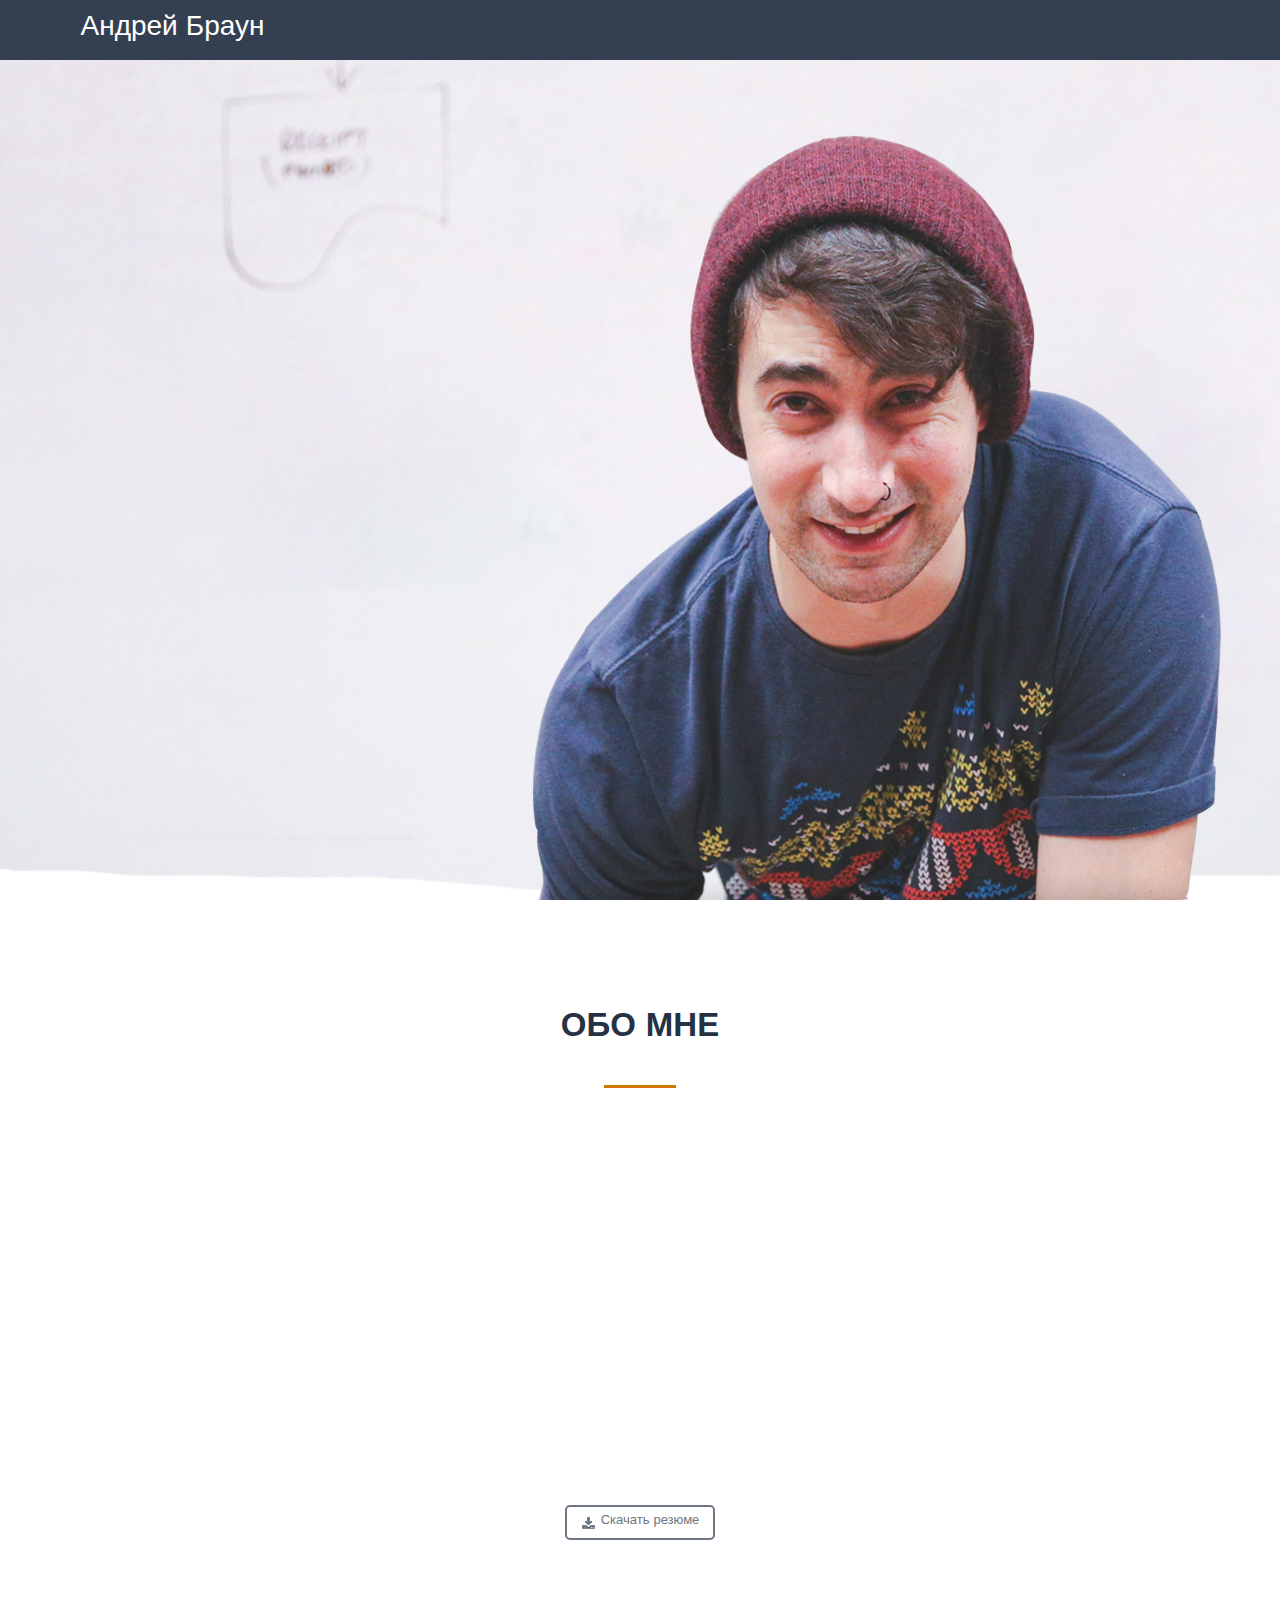
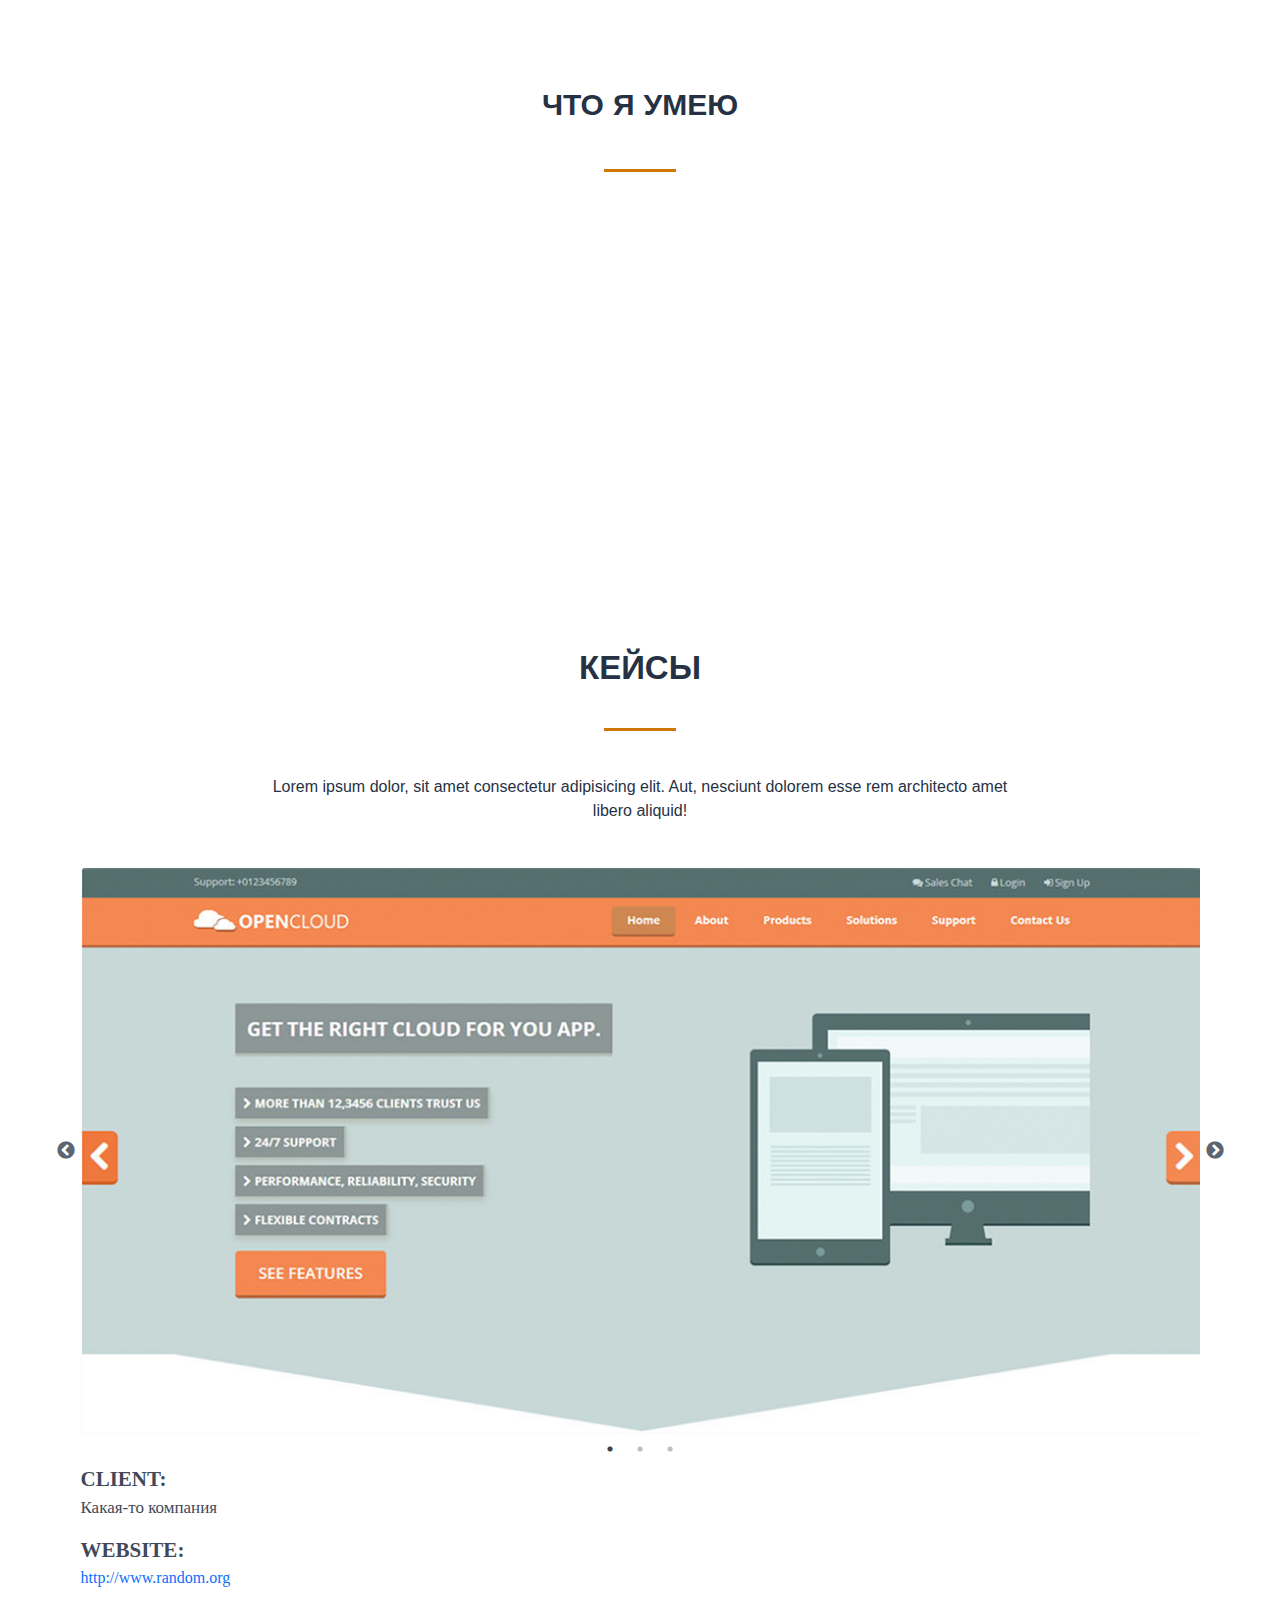
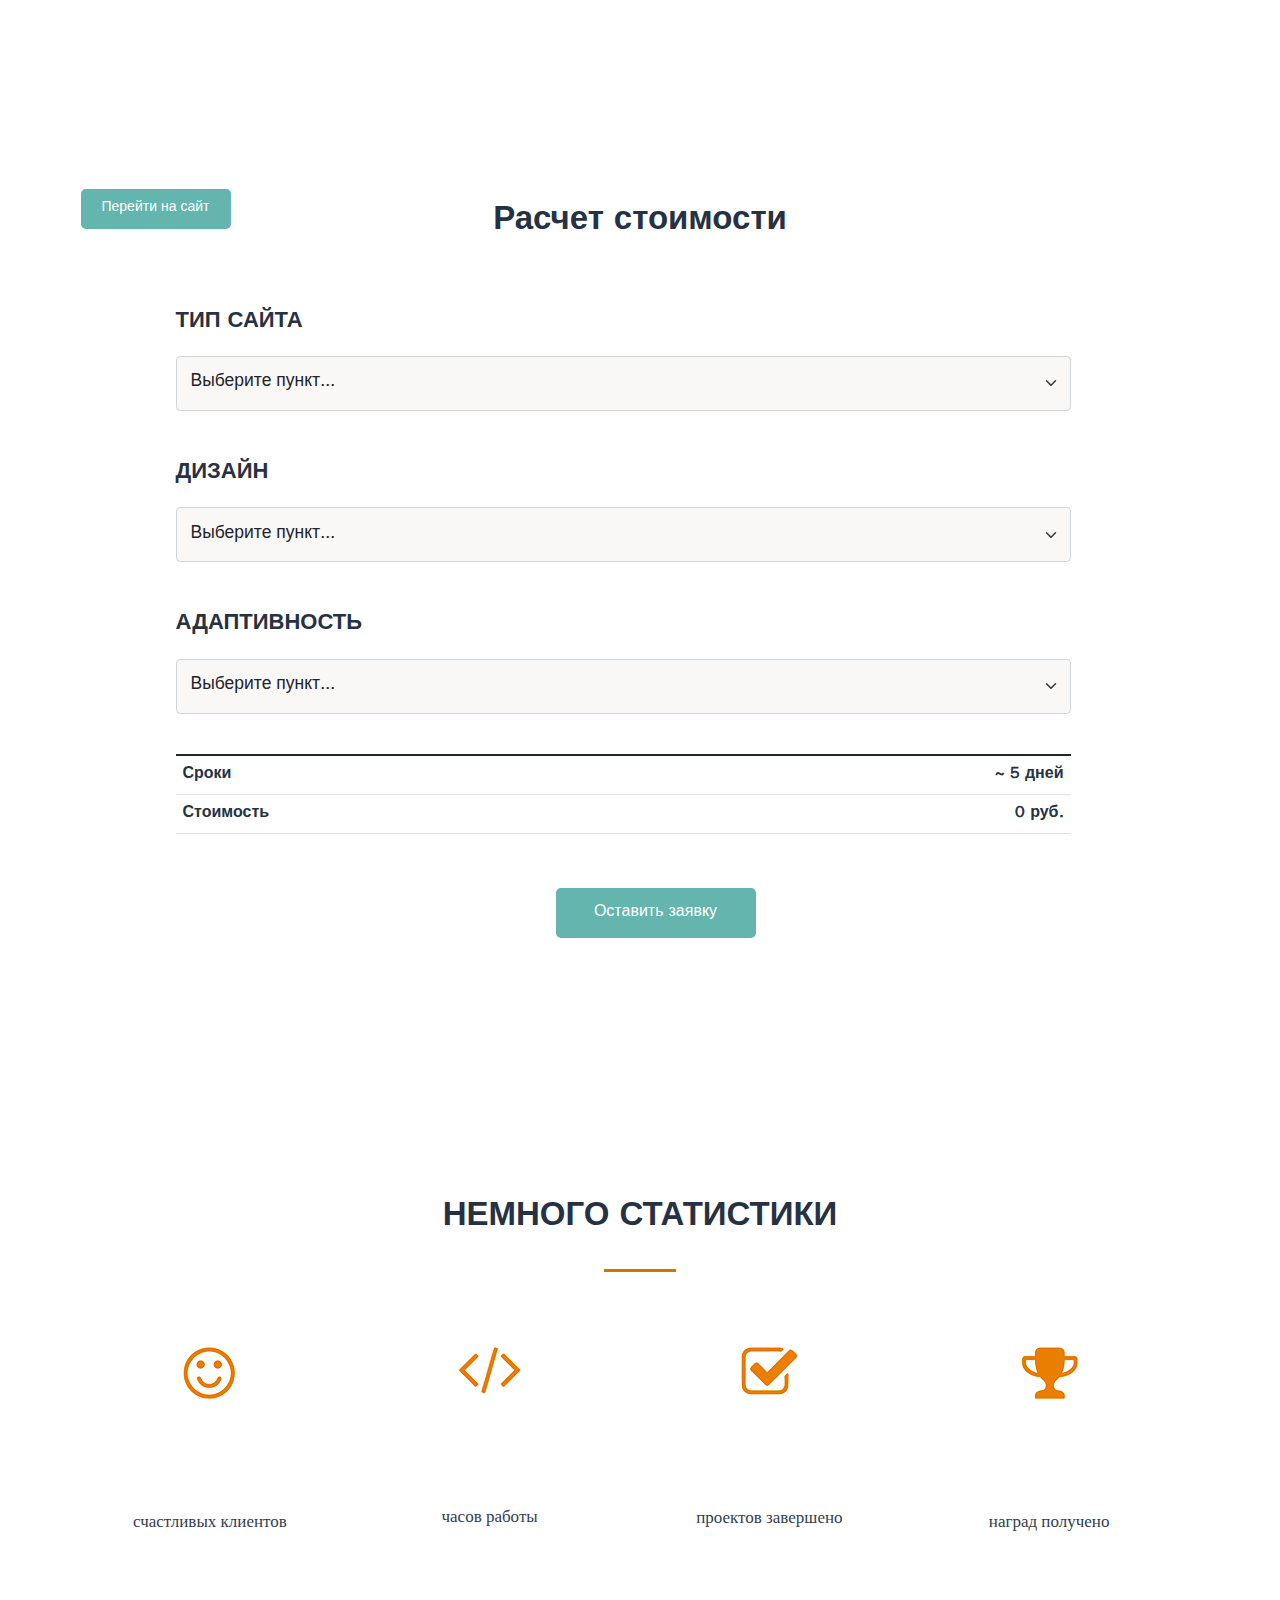
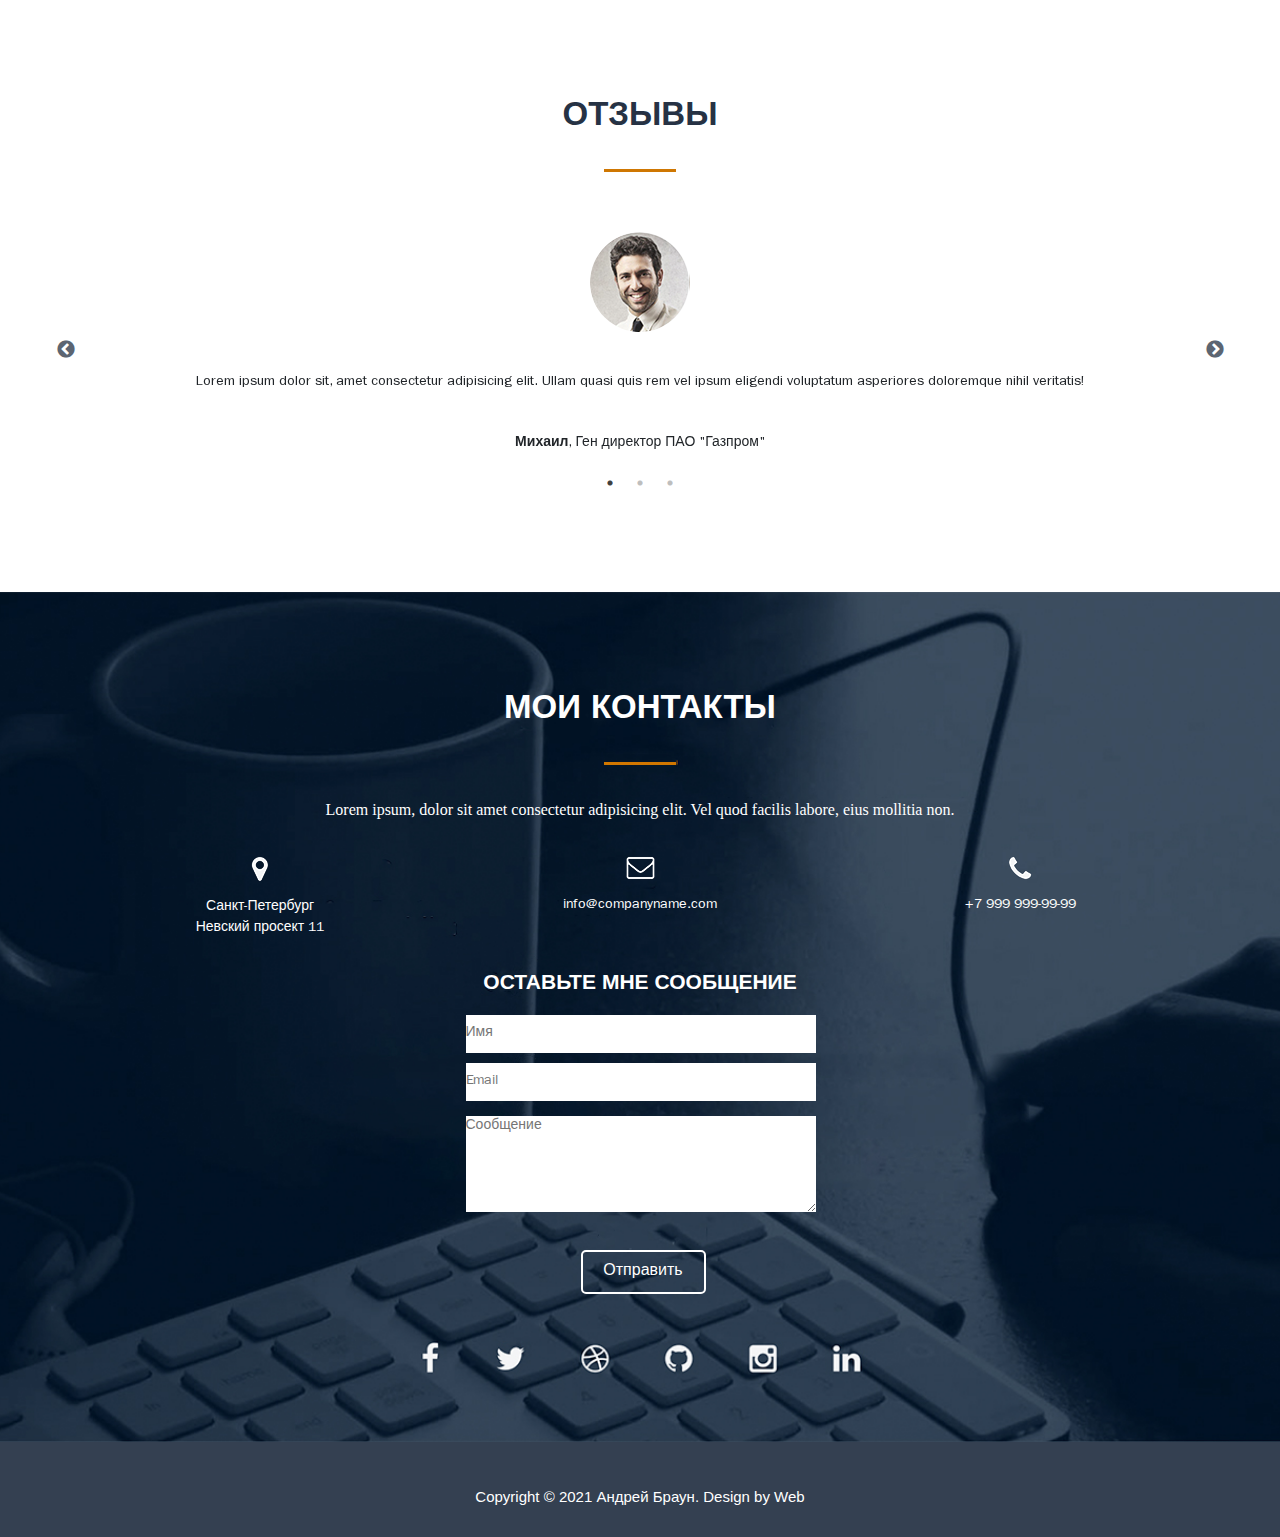
==== commit f5c69e6e: "Домашнее задание к разделу 12" ====
--- a/src/index.html
+++ b/src/index.html
@@ -8,6 +8,8 @@
     <link rel="stylesheet" href="css/reset.css">
     <link rel="stylesheet" href="css/bootstrap.min.css">
     <link rel="stylesheet" href="css/fontawesome.min.css">
+    <link rel="stylesheet" href="/src/slick/slick.css">
+    <link rel="stylesheet" href="/src/slick/slick-theme.css">
     <link rel="stylesheet" href="css/style.css">
     <link rel="stylesheet" href="css/media.css">
 </head>
@@ -17,17 +19,17 @@
             <div class="container">
                 <div class="row">
                     <div class="col-xxl-2 col-lg-3 col-7">
-                        <div class="logo">Андрей Браун</div>
+                        <div class="logo"><a href="#maiN">Андрей Браун</a></div>
                     </div>
                     <div class="px-0 col-xxl-6 col-xl-7 col-lg-8 offset-xxl-4 offset-xl-2 offset-lg-1 d-none d-lg-block">
                         <div class="menu">
                             <ul>
-                                <li><a href="#">Обо мне</a></li>
-                                <li><a href="#">Услуги</a></li>
-                                <li><a href="#">Кейсы</a></li>
-                                <li><a href="#">Прайс</a></li>
-                                <li><a href="#">Отзывы</a></li>
-                                <li><a href="#">Контакты</a></li>
+                                <li><a class="active" href="#abouT">Обо мне</a></li>
+                                <li><a href="#skillS">Услуги</a></li>
+                                <li><a href="#caseS">Кейсы</a></li>
+                                <li><a href="#cosT">Прайс</a></li>
+                                <li><a href="#revieW">Отзывы</a></li>
+                                <li><a href="#contactS">Контакты</a></li>
                             </ul>
                         </div>
                     </div>
@@ -38,12 +40,12 @@
                             </a>
                           
                             <ul class="dropdown-menu" aria-labelledby="dropdownMenuLink">
-                              <li><a class="dropdown-item" href="#">Обо мне</a></li>
-                              <li><a class="dropdown-item" href="#">Услуги</a></li>
-                              <li><a class="dropdown-item" href="#">Кейсы</a></li>
-                              <li><a class="dropdown-item" href="#">Прайс</a></li>
-                              <li><a class="dropdown-item" href="#">Отзывы</a></li>
-                              <li><a class="dropdown-item" href="#">Контакты</a></li>
+                              <li><a class="dropdown-item" href="#abouT">Обо мне</a></li>
+                              <li><a class="dropdown-item" href="#skillS">Услуги</a></li>
+                              <li><a class="dropdown-item" href="#caseS">Кейсы</a></li>
+                              <li><a class="dropdown-item" href="#cosT">Прайс</a></li>
+                              <li><a class="dropdown-item" href="#revieW">Отзывы</a></li>
+                              <li><a class="dropdown-item" href="#contactS">Контакты</a></li>
                             </ul>
                           </div>
                     </div>
@@ -51,7 +53,7 @@
             </div>
         </nav>
     </header>
-    <section class="main">
+    <section class="main section" id="maiN">
         <div class="container h-100">
             <div class="row align-items-center h-100">
                 <div class="col-lg-6 mt-5 pt-5">
@@ -65,7 +67,7 @@
             </div>
         </div>
     </section>
-    <section class="about">
+    <section class="about section" id="abouT">
         <div class="container">
             <div class="row">
                 <div class="col-xxl-2 offset-xxl-5">
@@ -74,8 +76,8 @@
                 <div class="col-xxl-2 offset-xxl-5">
                     <div class="about_divider"></div>
                 </div>
-                <img class="col-2 offset-5" src="/src/img/wb_guy.png" alt="шапка">
-                <div class="p_container col-8 offset-2">
+                <img class="col-2 offset-5 element-animation" src="/src/img/wb_guy.png" alt="шапка">
+                <div class="p_container col-8 offset-2 element-animation">
                     <p>Lorem ipsum dolor sit amet consectetur, adipisicing elit. Doloribus delectus consequuntur tenetur rerum et, voluptatibus quos vitae animi voluptatum magni quaerat odio ab.</p>
                     <p>Lorem ipsum dolor sit amet consectetur, adipisicing elit. Doloribus delectus consequuntur tenetur rerum et, voluptatibus quos vitae animi voluptatum magni quaerat odio ab.</p>
                 </div>
@@ -85,7 +87,7 @@
             </div>
         </div>
     </section>
-    <section class="skills">
+    <section class="skills section" id="skillS">
         <div class="container">
             <div class="row">
                 <div class="col-xxl-2  offset-xxl-5 ">
@@ -97,28 +99,28 @@
             </div>
             <div class="row">
                 <div class="col-xxl-3 col-xl-3 col-lg-3 col-md-6 col-sm-6">
-                    <div class="skills_item">
+                    <div class="skills_item element-animation">
                         <img src="../src/img/comp.png" alt="comp">
                         <p class="skills_title">Веб-дизайн</p>
                         <p class="skills_descr">Lorem ipsum dolor, sit amet consectetur adipisicing elit. Delectus impedit nisi ad veritatis voluptatem praesentium.</p>
                     </div>
                 </div>
                 <div class="col-xxl-3 col-xl-3 col-lg-3 col-md-6 col-sm-6">
-                    <div class="skills_item">
+                    <div class="skills_item element-animation">
                         <img src="../src/img/code.png" alt="code">
                         <p class="skills_title">Разработка</p>
                         <p class="skills_descr">Lorem ipsum dolor, sit amet consectetur adipisicing elit. Delectus impedit nisi ad veritatis voluptatem praesentium.</p>
                     </div>
                 </div>
                 <div class="col-xxl-3 col-xl-3 col-lg-3 col-md-6 col-sm-6">
-                    <div class="skills_item">
+                    <div class="skills_item element-animation">
                         <img src="../src/img/rocket.png" alt="rocket">
                         <p class="skills_title">CEO-Оптимизация</p>
                         <p class="skills_descr">Lorem ipsum dolor, sit amet consectetur adipisicing elit. Delectus impedit nisi ad veritatis voluptatem praesentium.</p>
                     </div>
                 </div>  
                 <div class="col-xxl-3 col-xl-3 col-lg-3 col-md-6 col-sm-6">
-                    <div class="skills_item">
+                    <div class="skills_item element-animation">
                         <img src="../src/img/gramophone.png" alt="gramophone">
                         <p class="skills_title">Маркетинг</p>
                         <p class="skills_descr">Lorem ipsum dolor, sit amet consectetur adipisicing elit. Delectus impedit nisi ad veritatis voluptatem praesentium.</p>
@@ -127,7 +129,7 @@
             </div>
         </div>
     </section>
-    <section class="cases">
+    <section class="cases section" id="caseS">
         <div class="container">
             <div class="row">
                 <div class="col-xxl-2 offset-xxl-5">
@@ -140,7 +142,19 @@
                     <p class="cases_descr">Lorem ipsum dolor, sit amet consectetur adipisicing elit. Aut, nesciunt dolorem esse rem architecto amet libero aliquid!</p>
                 </div>
                 <div class="col-12">
-                    <img src="../src/img/cases_bg.jpg" alt="картинка с примером работы" class="cases_img">
+                    <div class="cases_slider">
+                        <div class="slide">
+                            <img src="../src/img/cases_bg.jpg" alt="1">
+                        </div>
+
+                        <div class="slide">
+                            <img src="../src/img/cases_bg.jpg" alt="2">
+                        </div>
+
+                        <div class="slide">
+                            <img src="../src/img/cases_bg.jpg" alt="3">
+                        </div>
+                    </div>
                 </div>
                 <div class="col-xxl-2 text-nowrap">
                     <div class="cases_links">
@@ -150,7 +164,7 @@
                         <a class="link_website" href="http://www.random.org" target="_blank">http://www.random.org</a></p>
                     </div>
                 </div>
-                <div class="col-xxl-9 offset-xxl-1">
+                <div class="col-xxl-9 offset-xxl-1 element-animation">
                     <div class="cases_project">Название проекта</div>
                     <p class="text_project">Lorem ipsum dolor sit amet consectetur adipisicing elit. Dolore, explicabo voluptatem officiis ipsum temporibus ut fugiat enim est corporis possimus vitae deserunt rem repellat qui, aliquid quam laboriosam, culpa natus! Lorem ipsum dolor sit, amet consectetur adipisicing elit. Debitis, optio! Lorem ipsum dolor sit amet consectetur, adipisicing elit. Harum optio impedit dolores aspernatur ratione fugiat facilis deleniti vel, nesciunt nam.</p>
                 </div>
@@ -162,7 +176,7 @@
             </div>
         </div>
     </section>
-    <section class="cost">
+    <section class="cost section" id="cosT">
         <div class="container">
             <div class="row">
                 <div class="col-xxl-4 offset-xxl-4">
@@ -170,38 +184,37 @@
                 </div>
                 <div class="col-xxl-10 col-xl-10 col-lg-9 col-md-10 col-sm-10 offset-xxl-2 offset-xl-1 offset-lg-1  offset-md-0 offset-sm-0 cost_table">
                     <h3 class="cost_subheader">тип сайта</h3>
-                    <select class="form-select form-select-lg mb-3 cost_var" aria-label=".form-select-lg example">
-                        <option selected>Выберите пункт...</option>
-                        <option value="1">Один</option>
-                        <option value="2">Два</option>
-                        <option value="3">Три</option>
+                    <select onchange="calc()" id="type_web" class="form-select form-select-lg mb-3 cost_var" aria-label=".form-select-lg example">
+                        <option value="0">Выберите пункт...</option>
+                        <option value="3000">Сайт-визитка</option>
+                        <option value="4000">Интернет-портал</option>
+                        <option value="10000">Сайт электронной коммерции</option>
                       </select>
                       <h3 class="cost_subheader">дизайн</h3>
-                      <select class="form-select form-select-lg mb-3 cost_var" aria-label=".form-select-lg example">
-                          <option selected>Выберите пункт...</option>
-                          <option value="1">Один</option>
-                          <option value="2">Два</option>
-                          <option value="3">Три</option>
+                      <select onchange="calc()" id="type_design" class="form-select form-select-lg mb-3 cost_var" aria-label=".form-select-lg example">
+                          <option value="0">Выберите пункт...</option>
+                          <option value="5000">Корпоративный</option>
+                          <option value="6000">Классический</option>
+                          <option value="7000">С эффектом параллакса</option>
                         </select>
                         <h3 class="cost_subheader">адаптивность</h3>
-                        <select class="form-select form-select-lg mb-3 cost_var" aria-label=".form-select-lg example">
-                            <option selected>Выберите пункт...</option>
-                            <option value="1">Один</option>
-                            <option value="2">Два</option>
-                            <option value="3">Три</option>
+                        <select onchange="calc()" id="type_html" class="form-select form-select-lg mb-3 cost_var" aria-label=".form-select-lg example">
+                            <option value="0">Выберите пункт...</option>
+                            <option value="10000">Адаптировать сайт</option>
+                            <option value="0">Не адаптировать сайт</option>
                           </select>
 
                           <table class="table">
                             <thead class="cost_line">
                             </thead>
                             <tbody class="cost_tbody">
-                              <tr>
-                                <th scope="row">Сроки</th>
-                                <td>0</td>
-                              </tr>
+                                <tr>
+                                    <th scope="row">Сроки</th>
+                                    <td><span>~ 5</span> дней</td>
+                                  </tr>
                               <tr>
                                 <th scope="row">Стоимость</th>
-                                <td>0</td>
+                                <td><span id="result">0</span> руб.</td>
                               </tr>
                             </tbody>
                           </table>
@@ -212,7 +225,7 @@
             </div>
         </div>
     </section>
-    <section class="stat">
+    <section class="stat" id="staT">
         <div class="container">
             <div class="row">
                 <div class="col-xxl-4 offset-xxl-4">
@@ -225,28 +238,28 @@
                     <div class="col-xxl-3 col-xl-3 col-lg-3 col-md-6">
                         <div class="stat_item">
                             <img src="../src/img/smile.png" alt="1" class="stat_img">
-                            <div class="stat_num">120</div>
+                            <div class="stat_num element-animation">120</div>
                             <div class="stat_lett">счастливых клиентов</div>
                         </div>
                     </div>
                     <div class="col-xxl-3 col-xl-3 col-lg-3 col-md-6">
                         <div class="stat_item">
                             <img src="../src/img/tag.png" alt="1" class="stat_img">
-                            <div class="stat_num">4,600</div>
+                            <div class="stat_num element-animation">4,600</div>
                             <div class="stat_lett">часов работы</div>
                         </div>
                     </div>
                     <div class="col-xxl-3 col-xl-3 col-lg-3 col-md-6">
                         <div class="stat_item">
                             <img src="../src/img/mark.png" alt="1" class="stat_img">
-                            <div class="stat_num">340</div>
+                            <div class="stat_num element-animation">340</div>
                             <div class="stat_lett">проектов завершено</div>
                         </div>
                     </div>
                     <div class="col-xxl-3 col-xl-3 col-lg-3 col-md-6">
                         <div class="stat_item">
                             <img src="../src/img/cup.png" alt="1" class="stat_img">
-                            <div class="stat_num">23</div>
+                            <div class="stat_num element-animation">23</div>
                             <div class="stat_lett">наград получено</div>
                         </div>
                     </div>
@@ -254,7 +267,7 @@
             </div>
         </div>
     </section>
-    <section class="review">
+    <section class="review section" id="revieW">
         <div class="container">
             <div class="row">
                 <div class="col-xxl-2 offset-xxl-5">
@@ -263,34 +276,29 @@
                 <div class="col-xxl-2 offset-xxl-5">
                     <div class="review_divider"></div>
                 </div>
-                <div class="col-xxl-2 offset-xxl-5">
-                    <img src="../src/img/man.png" alt="man" class="review_img">
-                </div>
-                <div class="col-xxl-8 offset-xxl-2">
-                    <div class="review_txt">
-                        <p>Lorem ipsum dolor sit, amet consectetur adipisicing elit. Ullam quasi quis rem vel ipsum eligendi voluptatum asperiores doloremque nihil veritatis! <br> <br> <strong>Михаил</strong>, Ген директор ПАО "Газпром"</p>
-                    </div>
-                </div>
-                <div class="col-xxl-2 col-xl-2 col-lg-2 offset-xxl-5 offset-xl-5 offset-lg-5">
-                    <div class="radio">
-                        <div class="form-check form-check-inline">
-                            <input class="form-check-input" type="radio" name="inlineRadioOptions" id="inlineRadio1" value="option1">
-                            <label class="form-check-label" for="inlineRadio1"></label>
-                          </div>
-                          <div class="form-check form-check-inline">
-                            <input class="form-check-input" type="radio" name="inlineRadioOptions" id="inlineRadio2" value="option2">
-                            <label class="form-check-label" for="inlineRadio2"></label>
-                          </div>
-                          <div class="form-check form-check-inline">
-                            <input class="form-check-input" type="radio" name="inlineRadioOptions" id="inlineRadio3" value="option3">
-                            <label class="form-check-label" for="inlineRadio3"></label>
-                          </div>
-                    </div>
-                </div>
-            </div>
-        </div>
-    </section>
-    <section class="contacts">
+            </div>
+            <div class="rev_slider">
+                <div class="slide">
+                    <div class="photo photo1"></div>
+                    <div class="text"><p>Lorem ipsum dolor sit, amet consectetur adipisicing elit. Ullam quasi quis rem vel ipsum eligendi voluptatum asperiores doloremque nihil veritatis!</p></div>
+                    <div class="name"><p><strong>Михаил</strong>, Ген директор ПАО "Газпром"</p></div>
+                </div>
+
+                <div class="slide">
+                    <div class="photo photo2"></div>
+                    <div class="text"><p>Lorem ipsum dolor sit, amet consectetur adipisicing elit. Ullam quasi quis rem vel ipsum eligendi voluptatum asperiores doloremque nihil veritatis!</p></div>
+                    <div class="name"><p><strong>Владимир</strong>, Ген директор ПАО "Лукойл"</p></div>
+                </div>
+
+                <div class="slide">
+                    <div class="photo photo3"></div>
+                    <div class="text"><p>Lorem ipsum dolor sit, amet consectetur adipisicing elit. Ullam quasi quis rem vel ipsum eligendi voluptatum asperiores doloremque nihil veritatis!</p></div>
+                    <div class="name"><p><strong>Анатолий</strong>, Арбитражный судья</p></div>
+                </div>
+            </div>
+        </div>
+    </section>
+    <section class="contacts section" id="contactS">
         <div class="container">
             <div class="row">
                 <div class="col-xxl-4 offset-xxl-4">
@@ -347,4 +355,7 @@
     </footer>
 </body>
 <script src="js/bootstrap.bundle.min.js"></script>
+<script src="js/jquery-3.6.0.min.js"></script>
+<script src="../src/slick/slick.min.js"></script>
+<script src="js/myScript.js"></script>
 </html>--- a/src/css/style.css
+++ b/src/css/style.css
@@ -59,7 +59,7 @@
  @keyframes cases_move{
     from{
         opacity: 0;
-        margin-left: -500px;
+        margin-left: -1500px;
     }
     to{
         opacity: 1;
@@ -85,6 +85,10 @@
     -o-animation: comming 2s ease;
     animation: comming 2s ease;
 }
+.logo a{
+    text-decoration: none;
+    color: white;
+}
 .menu{
     float: left;
 }
@@ -99,6 +103,9 @@
     -o-animation: topshift 0.4s ease forwards;
     animation: topshift 0.4s ease forwards;
     opacity: 0;
+}
+.active{
+    font-size: 19px;
 }
 .menu li a {
     display: inline-block;
@@ -482,6 +489,38 @@
 .review .container{
     height: 100%;
 }
+.review .rev_slider{
+    margin-top: 60px;
+}
+.slick-prev:before, .slick-next:before {
+    color:rgb(38, 50, 68);
+}
+.review .rev_slider .slide .photo1{
+    background-image: url(../img/man.png);
+}
+.review .rev_slider .slide .photo2{
+    background-image: url(../img/cat.jpg);
+}
+.review .rev_slider .slide .photo3{
+    background-image: url(../img/anteater.jpg);
+}
+.review .rev_slider .slide .photo{
+    align-items: center;
+    width: 100px;
+    height: 100px;
+    border-radius: 50%;
+    margin: 0 auto;
+    padding-bottom: 40px;
+    padding-top: 60px;
+}
+.review .rev_slider .slide .text p{
+    text-align: center;
+    margin-top: 40px;
+}
+.review .rev_slider .slide .name p{
+    text-align: center;
+    margin-top: 40px;
+}
 .review .review_header{
     font-size: 33px;
     color: rgb(38, 50, 68);
@@ -498,33 +537,6 @@
     background-color:  #cf7702;
     margin: 0 auto;
     margin-top: 30px;
-}
-.review .review_item{
-    opacity: 0;
-    -webkit-animation: review_move 1s ease forwards;
-    -o-animation: review_move 1s ease forwards;
-    animation: review_move 1s ease forwards;
-    -webkit-animation-delay: 2s;
-    -o-animation-delay: 2s;
-    animation-delay: 2s;
-}
-.review .row .review_img{
-    display: block;
-    margin: 0 auto;
-    align-items: center;
-    padding-bottom: 40px;
-    padding-top: 60px;
-}
-.review .review_txt p{
-    text-align: center;
-    color:rgb(38, 50, 68);
-    font-size: 16px;
-    font-family: "Calibri";
-    font-weight: 600;
-}
-.review .radio{
-    margin-top: 30px;
-    text-align: center;
 }
 .contacts{
     height: 810px;
@@ -638,3 +650,18 @@
 .white-btn:visited{
     color: white;
 }
+.element-animation {
+    opacity: 0;
+}
+.element-animation.show-animation{
+    opacity: 1;
+    -webkit-animation: comming 2s ease;
+    -o-animation: comming 2s ease;
+    animation: comming 2s ease;
+}
+.stat .stat_item .element-animation.show-animation{
+    opacity: 1;
+    -webkit-animation: cases_move 1s ease forwards;
+    -o-animation: cases_move 1s ease forwards;
+    animation: cases_move 1s ease forwards;
+}
--- a/src/css/media.css
+++ b/src/css/media.css
@@ -223,7 +223,7 @@
         margin-left: 200px;
     }
 }
-@media (min-width:10px) and (max-width:576px){
+@media (max-width:576px){
     .cost .cost_subheader{
         margin-left: 20px;
     }
@@ -269,4 +269,68 @@
     .contacts .contacts_btn{
         margin-left: 205px;
     }
+}
+@media (min-width:1px) and (max-width:576px){
+    .contacts{
+        height: 1050px;
+    }
+    .contacts .container{
+        height: 100%;
+    }
+    .contacts .contacts_item{
+        margin-top: 20px;
+    }
+    .contacts .contacts_header2{
+        padding-top: 20px;
+    }
+    .contacts .placeholders{
+        margin-left: 65px;
+        width: 70%;
+    }
+}
+@media  (min-width: 500px) and (max-width:576px){
+    .contacts .contacts_btn{
+        margin-left: 180px;
+    }
+}
+@media  (min-width: 450px) and (max-width:500px){
+    .contacts .contacts_btn{
+        margin-left: 150px;
+    }
+}
+@media  (min-width: 400px) and (max-width:450px){
+    .contacts .contacts_btn{
+        margin-left: 130px;
+    }
+}
+@media  (min-width: 350px) and (max-width:400px){
+    .contacts .contacts_btn{
+        margin-left: 110px;
+    }
+}
+@media  (min-width: 300px) and (max-width:350px){
+    .contacts .contacts_btn{
+        margin-left: 90px;
+    }
+    .contacts{
+        height: 1150px;
+    }
+    .contacts .container{
+        height: 100%;
+    }
+    .contacts .placeholders{
+        margin-left: 45px;
+        width: 70%;
+    }
+}
+@media (min-width:450px) and (max-width:585px){
+    .review .rev_slider {
+        width: 390px;
+        margin: 0 auto;
+        margin-top: 60px;
+    }
+    .cases .cases_slider{
+        width: 390px;
+        margin: 0 auto;
+    }
 }